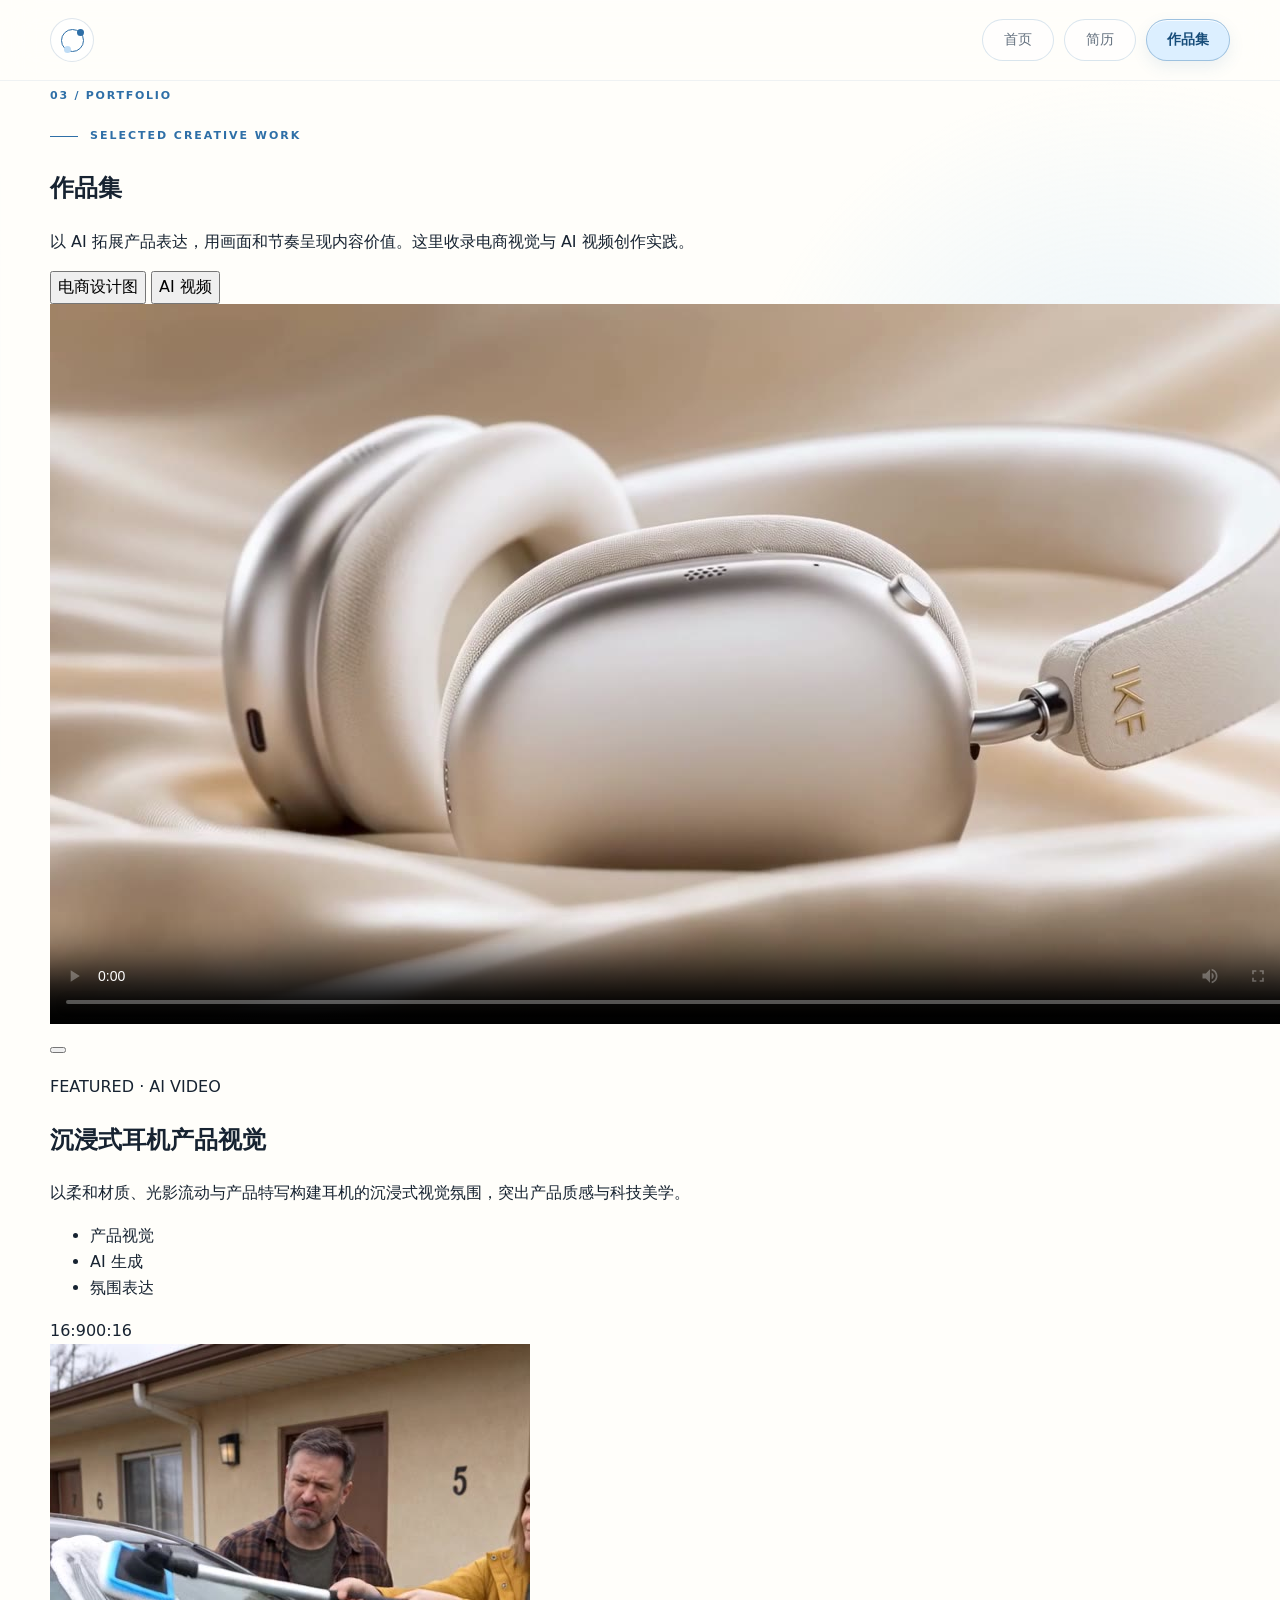
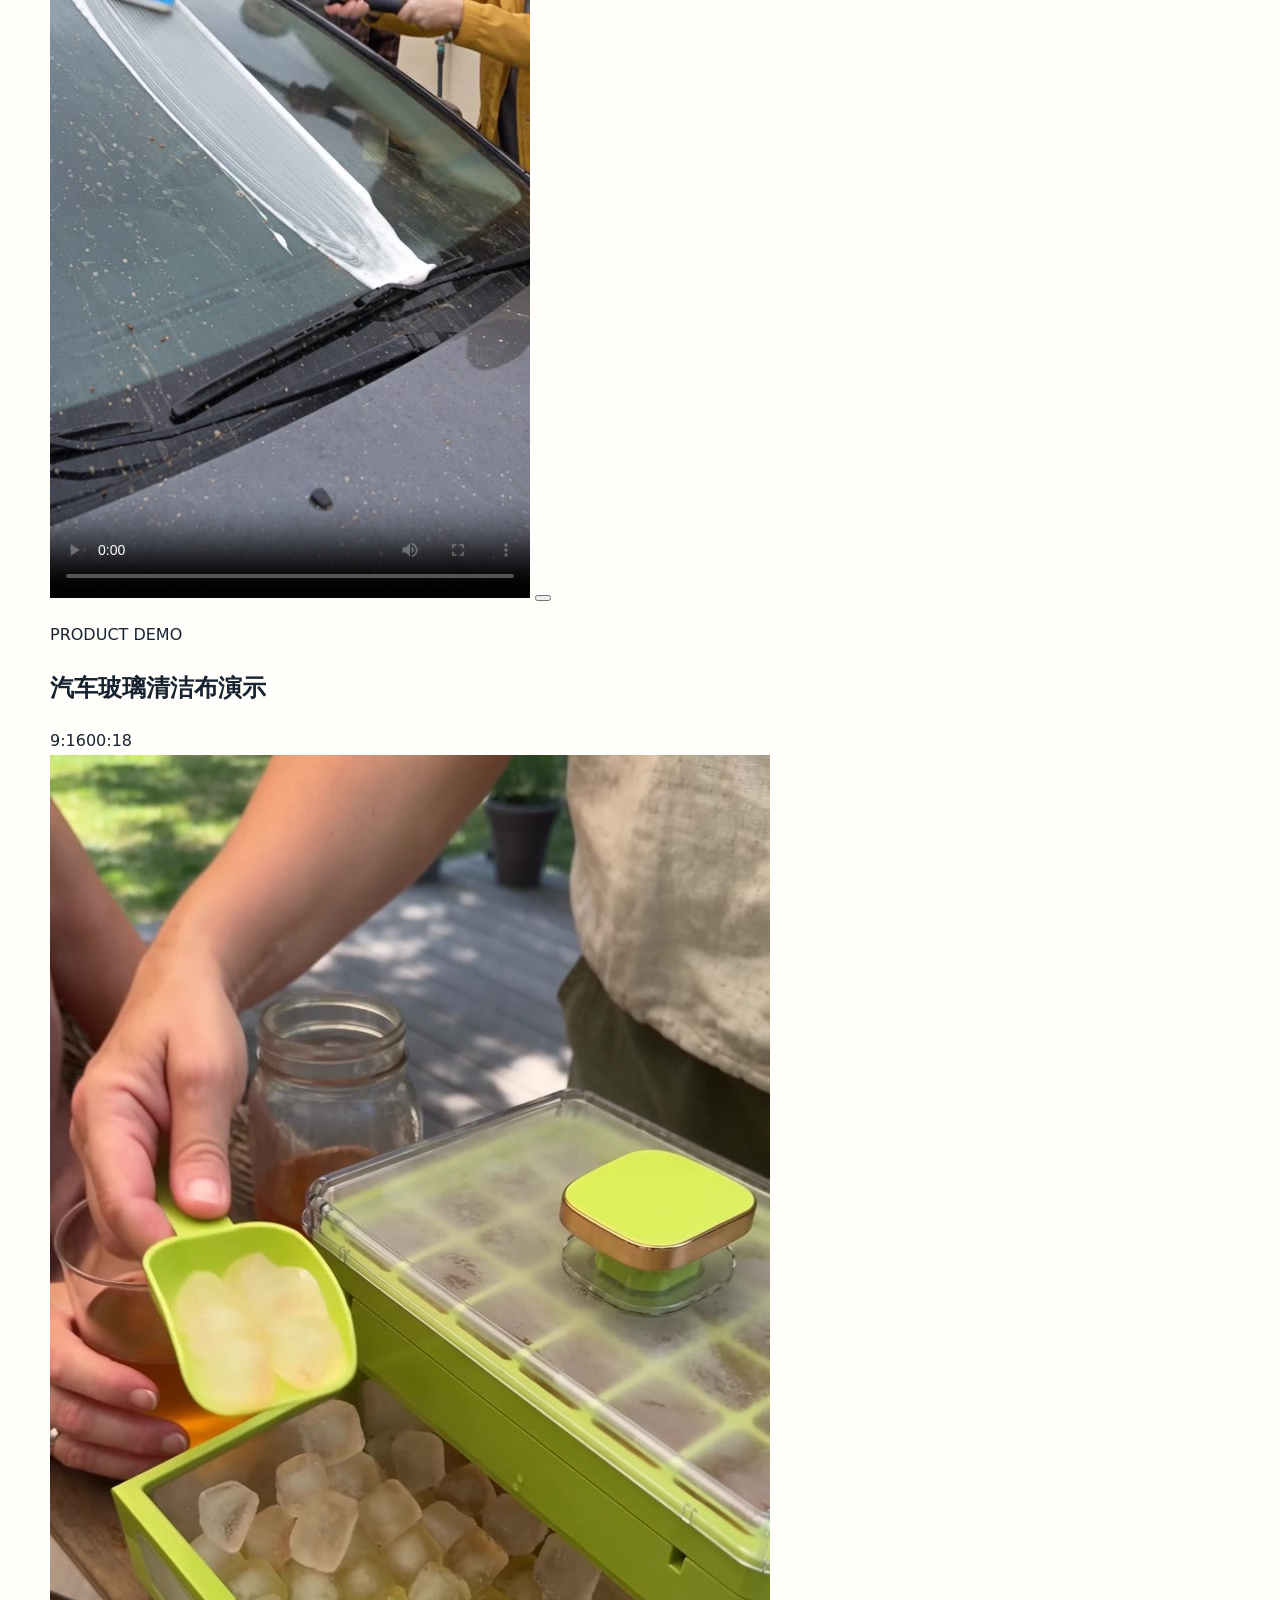
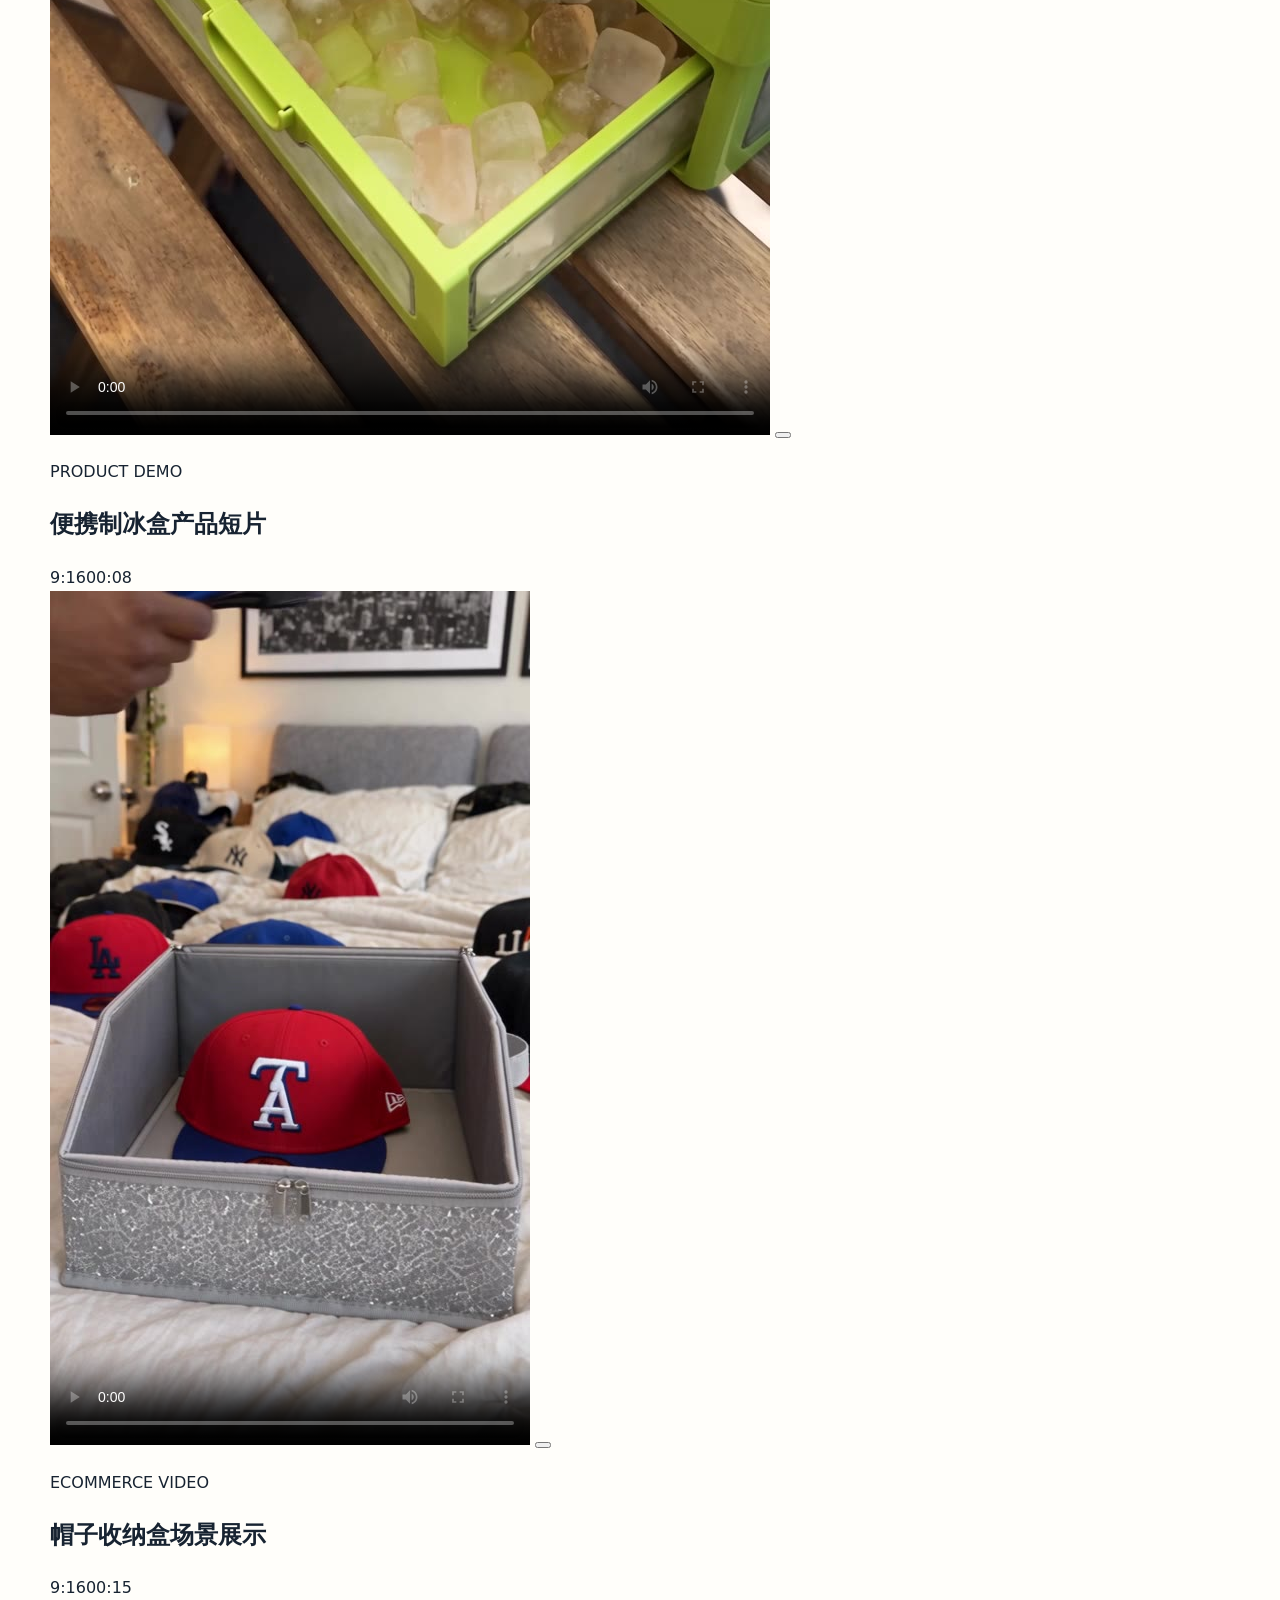
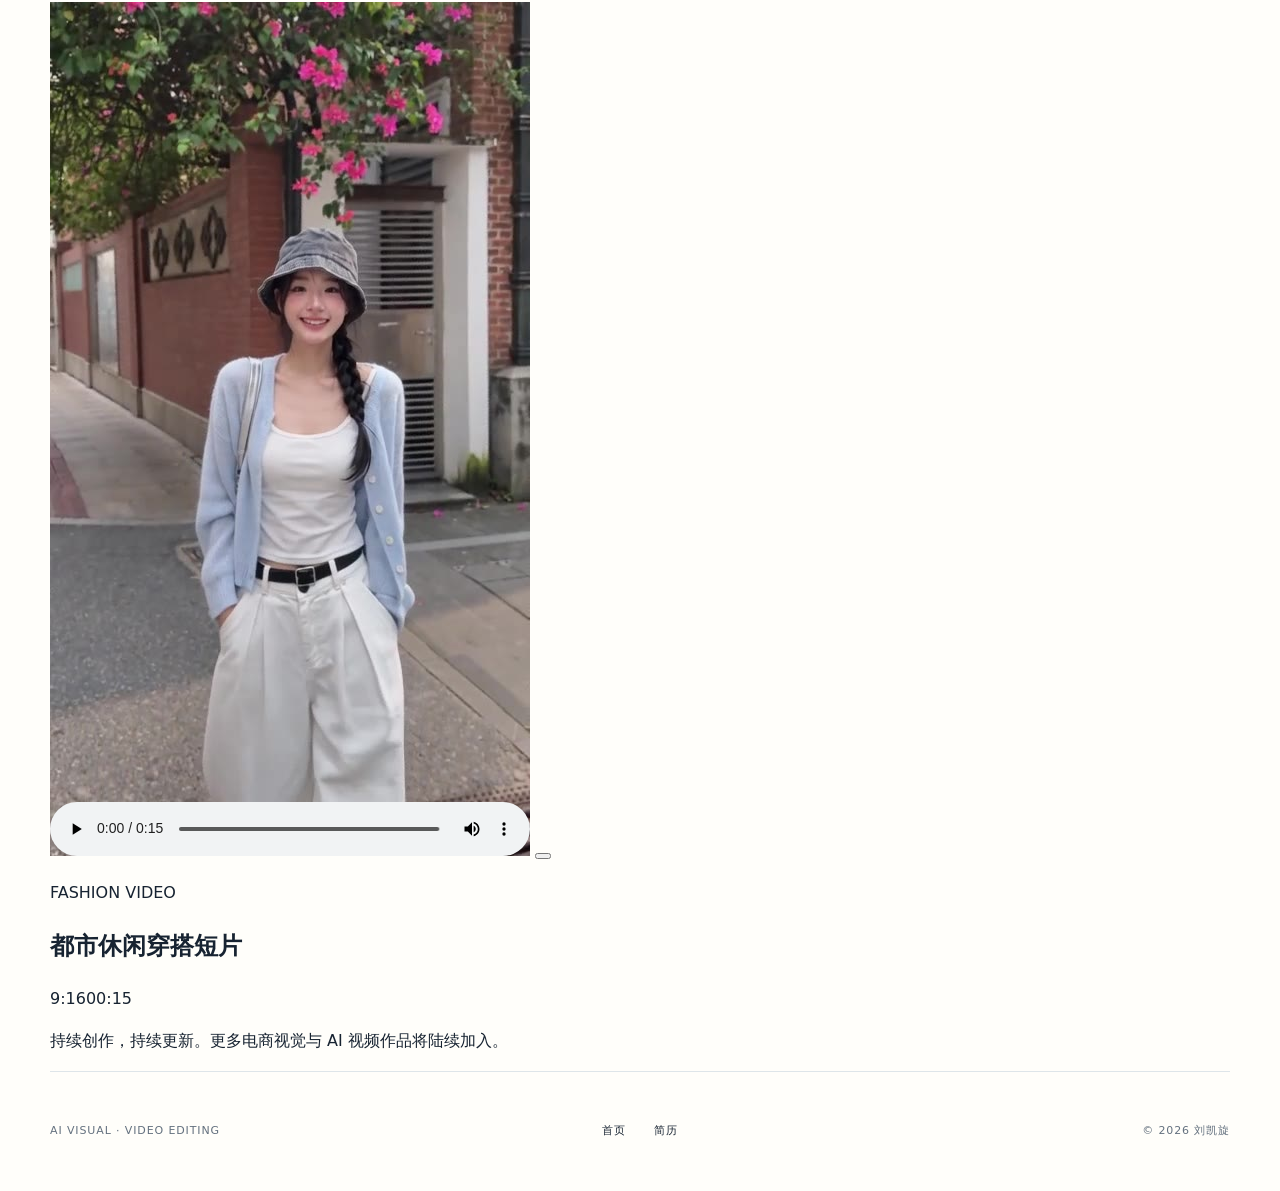
==== portfolio.html @ ea3c0b8e "feat: add portfolio media and content" ====
<!doctype html>
<html lang="zh-CN">
<head>
  <meta charset="utf-8">
  <meta name="viewport" content="width=device-width, initial-scale=1">
  <meta name="description" content="刘凯旋的电商设计图与 AI 视频作品集。">
  <title>作品集｜刘凯旋 · AI 美工 / 视频剪辑师</title>
  <link rel="stylesheet" href="styles.css">
</head>
<body class="portfolio-page">
  <a class="skip-link" href="#main-content">跳到主要内容</a>

  <header class="site-header">
    <nav class="site-nav" aria-label="主导航">
      <a class="brand-mark" href="index.html" aria-label="返回首页">
        <span class="brand-orbit" aria-hidden="true"></span>
      </a>
      <button class="menu-toggle" type="button" aria-expanded="false" aria-controls="primary-navigation">
        <span>菜单</span>
        <i aria-hidden="true"></i>
      </button>
      <ul class="nav-links" id="primary-navigation">
        <li><a class="nav-pill" href="index.html">首页</a></li>
        <li><a class="nav-pill" href="resume.html">简历</a></li>
        <li><a class="nav-pill" href="portfolio.html" aria-current="page">作品集</a></li>
      </ul>
    </nav>
  </header>

  <main id="main-content">
    <section class="portfolio-intro section-shell reveal" id="portfolio-intro" aria-labelledby="portfolio-title">
      <div class="portfolio-intro-copy">
        <span class="section-number">03 / PORTFOLIO</span>
        <p class="eyebrow"><span></span>SELECTED CREATIVE WORK</p>
        <h1 id="portfolio-title">作品集</h1>
        <p>以 AI 拓展产品表达，用画面和节奏呈现内容价值。这里收录电商视觉与 AI 视频创作实践。</p>
      </div>
      <div class="portfolio-tabs" id="portfolio-categories" role="tablist" aria-label="作品分类">
        <button class="portfolio-tab" id="design-tab" type="button" role="tab" aria-selected="false" aria-controls="design-projects" data-category="design">
          <span class="portfolio-tab-icon portfolio-tab-icon-image" aria-hidden="true"></span>
          电商设计图
        </button>
        <button class="portfolio-tab is-active" id="video-tab" type="button" role="tab" aria-selected="true" aria-controls="video-projects" data-category="video">
          <span class="portfolio-tab-icon portfolio-tab-icon-video" aria-hidden="true"></span>
          AI 视频
        </button>
      </div>
      <span class="portfolio-intro-orbit" aria-hidden="true"></span>
    </section>

    <section class="portfolio-projects section-shell" aria-live="polite">
      <div class="portfolio-empty" id="design-projects" role="tabpanel" aria-labelledby="design-tab" hidden>
        <span aria-hidden="true">01</span>
        <p class="portfolio-kicker">ECOMMERCE DESIGN</p>
        <h2>电商设计图作品整理中</h2>
        <p>这里将展示产品主图、详情视觉与系列套图。真实作品上传后会在此更新。</p>
      </div>

      <div class="portfolio-video-panel" id="video-projects" role="tabpanel" aria-labelledby="video-tab">
        <article class="portfolio-featured portfolio-card reveal" id="featured-video">
          <div class="portfolio-media portfolio-media-landscape">
            <video class="portfolio-video" controls preload="metadata" playsinline poster="assets/portfolio/posters/headphones.jpg" aria-label="播放沉浸式耳机产品视觉">
              <source src="assets/portfolio/videos/headphones.mp4" type="video/mp4">
              当前浏览器不支持视频播放。
            </video>
            <button class="portfolio-play" type="button" aria-label="播放沉浸式耳机产品视觉"><span aria-hidden="true"></span></button>
          </div>
          <div class="portfolio-featured-copy">
            <p class="portfolio-kicker">FEATURED · AI VIDEO</p>
            <h2>沉浸式耳机产品视觉</h2>
            <p>以柔和材质、光影流动与产品特写构建耳机的沉浸式视觉氛围，突出产品质感与科技美学。</p>
            <ul class="portfolio-tags" aria-label="项目标签">
              <li>产品视觉</li><li>AI 生成</li><li>氛围表达</li>
            </ul>
            <div class="portfolio-meta"><span>16:9</span><time datetime="PT16S">00:16</time></div>
          </div>
        </article>

        <div class="portfolio-portrait-grid" id="portrait-videos">
          <article class="portfolio-card portfolio-portrait-card reveal">
            <div class="portfolio-media portfolio-media-portrait">
              <video class="portfolio-video" controls preload="metadata" playsinline poster="assets/portfolio/posters/cleaning-cloth.jpg" aria-label="播放汽车玻璃清洁布演示">
                <source src="assets/portfolio/videos/cleaning-cloth.mp4" type="video/mp4">
                当前浏览器不支持视频播放。
              </video>
              <button class="portfolio-play" type="button" aria-label="播放汽车玻璃清洁布演示"><span aria-hidden="true"></span></button>
            </div>
            <div class="portfolio-card-copy">
              <p class="portfolio-kicker">PRODUCT DEMO</p>
              <h2>汽车玻璃清洁布演示</h2>
              <div class="portfolio-meta"><span>9:16</span><time datetime="PT18S">00:18</time></div>
            </div>
          </article>

          <article class="portfolio-card portfolio-portrait-card reveal">
            <div class="portfolio-media portfolio-media-portrait">
              <video class="portfolio-video" controls preload="metadata" playsinline poster="assets/portfolio/posters/ice-tray.jpg" aria-label="播放便携制冰盒产品短片">
                <source src="assets/portfolio/videos/ice-tray.mp4" type="video/mp4">
                当前浏览器不支持视频播放。
              </video>
              <button class="portfolio-play" type="button" aria-label="播放便携制冰盒产品短片"><span aria-hidden="true"></span></button>
            </div>
            <div class="portfolio-card-copy">
              <p class="portfolio-kicker">PRODUCT DEMO</p>
              <h2>便携制冰盒产品短片</h2>
              <div class="portfolio-meta"><span>9:16</span><time datetime="PT8S">00:08</time></div>
            </div>
          </article>

          <article class="portfolio-card portfolio-portrait-card reveal">
            <div class="portfolio-media portfolio-media-portrait">
              <video class="portfolio-video" controls preload="metadata" playsinline poster="assets/portfolio/posters/storage-box.jpg" aria-label="播放帽子收纳盒场景展示">
                <source src="assets/portfolio/videos/storage-box.mp4" type="video/mp4">
                当前浏览器不支持视频播放。
              </video>
              <button class="portfolio-play" type="button" aria-label="播放帽子收纳盒场景展示"><span aria-hidden="true"></span></button>
            </div>
            <div class="portfolio-card-copy">
              <p class="portfolio-kicker">ECOMMERCE VIDEO</p>
              <h2>帽子收纳盒场景展示</h2>
              <div class="portfolio-meta"><span>9:16</span><time datetime="PT15S">00:15</time></div>
            </div>
          </article>

          <article class="portfolio-card portfolio-portrait-card reveal">
            <div class="portfolio-media portfolio-media-portrait">
              <video class="portfolio-video" controls preload="metadata" playsinline poster="assets/portfolio/posters/outfit.jpg" aria-label="播放都市休闲穿搭短片">
                <source src="assets/portfolio/videos/outfit.mp4" type="video/mp4">
                当前浏览器不支持视频播放。
              </video>
              <button class="portfolio-play" type="button" aria-label="播放都市休闲穿搭短片"><span aria-hidden="true"></span></button>
            </div>
            <div class="portfolio-card-copy">
              <p class="portfolio-kicker">FASHION VIDEO</p>
              <h2>都市休闲穿搭短片</h2>
              <div class="portfolio-meta"><span>9:16</span><time datetime="PT15S">00:15</time></div>
            </div>
          </article>
        </div>
      </div>
    </section>

    <section class="portfolio-closing section-shell reveal" aria-label="作品集说明">
      <span aria-hidden="true"></span>
      <p>持续创作，持续更新。更多电商视觉与 AI 视频作品将陆续加入。</p>
    </section>
  </main>

  <footer class="site-footer section-shell">
    <p>AI VISUAL · VIDEO EDITING</p>
    <nav aria-label="页脚导航">
      <a href="index.html">首页</a>
      <a href="resume.html">简历</a>
    </nav>
    <p>© 2026 刘凯旋</p>
  </footer>
  <script src="script.js"></script>
</body>
</html>
---- styles.css ----
:root {
  --color-blue: #7fb4e7;
  --color-blue-strong: #2e6fa7;
  --color-blue-hover: #2d6899;
  --color-blue-vivid: #1677e8;
  --color-blue-pale: #eaf5ff;
  --color-blue-mist: #f4f9fd;
  --color-surface: #fffefa;
  --color-ink: #172331;
  --color-muted: #64717f;
  --color-label: #657785;
  --color-line: rgba(73, 117, 153, 0.18);
  --shadow-soft: 0 24px 70px rgba(51, 104, 148, 0.12);
  --radius-lg: 28px;
  --radius-md: 18px;
  --page: min(1180px, calc(100% - 48px));
  --gradient-hero: linear-gradient(135deg, #f8fcff 0%, #d9efff 52%, #9fd3ff 100%);
}

* { box-sizing: border-box; }
html { scroll-behavior: smooth; }
body {
  margin: 0;
  color: var(--color-ink);
  background:
    radial-gradient(circle at 88% 8%, rgba(151, 204, 247, 0.23), transparent 25rem),
    var(--color-surface);
  font-family: Inter, "PingFang SC", "Microsoft YaHei", system-ui, sans-serif;
  line-height: 1.65;
  overflow-x: clip;
}
a { color: inherit; text-decoration: none; }
button { font: inherit; }
.section-shell { width: var(--page); margin-inline: auto; }
.skip-link { position: fixed; top: 12px; left: 12px; z-index: 100; padding: 9px 14px; background: var(--color-ink); color: white; transform: translateY(-160%); }
.skip-link:focus { transform: translateY(0); }
:focus-visible { outline: 3px solid rgba(79, 144, 205, 0.42); outline-offset: 4px; }

.site-header { position: sticky; top: 0; z-index: 50; background: rgba(255, 254, 250, 0.82); border-bottom: 1px solid rgba(100, 142, 175, 0.1); backdrop-filter: blur(18px); }
.site-nav { width: var(--page); height: 80px; margin: auto; display: flex; align-items: center; justify-content: space-between; }
.brand-mark { width: 44px; height: 44px; display: grid; place-items: center; border: 1px solid var(--color-line); border-radius: 50%; background: rgba(255,255,255,.7); }
.brand-orbit { position: relative; width: 23px; height: 23px; border: 1px solid var(--color-blue-strong); border-radius: 50%; }
.brand-orbit::after { content: ""; position: absolute; width: 7px; height: 7px; top: -1px; right: -1px; border-radius: 50%; background: var(--color-blue-strong); box-shadow: -13px 17px 0 #bfdcf5; }
.nav-links { display: flex; align-items: center; gap: 10px; margin: 0; padding: 0; list-style: none; }
.nav-pill { display: inline-flex; min-width: 72px; min-height: 38px; align-items: center; justify-content: center; padding: 8px 20px; border: 1px solid rgba(46,111,167,.18); border-radius: 999px; color: var(--color-muted); background: rgba(255,255,255,.52); font-size: 14px; transition: color .22s, background .22s, border-color .22s, box-shadow .22s, transform .22s; }
.nav-pill:hover { color: var(--color-blue-strong); border-color: rgba(46,111,167,.34); background: var(--color-blue-pale); transform: translateY(-1px); }
.nav-pill[aria-current="page"] { color: #174d7a; border-color: rgba(46,111,167,.36); background: #dcefff; box-shadow: inset 0 1px 0 rgba(255,255,255,.8), 0 6px 16px rgba(58,120,170,.1); font-weight: 650; }
.menu-toggle { display: none; border: 0; background: transparent; color: var(--color-ink); }

.eyebrow { display: flex; align-items: center; gap: 12px; margin: 0 0 24px; color: var(--color-blue-strong); font-size: 11px; font-weight: 700; letter-spacing: .18em; }
.eyebrow > span { width: 28px; height: 1px; background: var(--color-blue-strong); }
.section-number { display: inline-block; margin-bottom: 22px; color: var(--color-blue-strong); font-size: 11px; font-weight: 750; letter-spacing: .16em; }
.hero { position: relative; min-height: 720px; display: grid; grid-template-columns: minmax(0, 1fr) minmax(420px, .92fr); align-items: center; gap: clamp(42px, 6vw, 90px); margin-top: 28px; margin-bottom: 76px; padding: clamp(54px, 6vw, 86px); overflow: hidden; border: 1px solid rgba(46,111,167,.16); border-radius: 38px; background: var(--gradient-hero); box-shadow: 0 30px 80px rgba(43,112,169,.16); }
.hero::before { content: ""; position: absolute; width: 330px; height: 330px; left: -160px; bottom: -180px; border: 70px solid rgba(22,119,232,.08); border-radius: 50%; }
.hero-copy { position: relative; z-index: 2; }
.hero h1 { max-width: 650px; margin: 0; font-size: clamp(48px, 5.6vw, 78px); line-height: 1.08; letter-spacing: -.055em; font-weight: 560; }
.hero h1 strong { color: var(--color-blue-strong); font-weight: 680; }
.hero-role { margin: 28px 0 12px; font-size: 19px; font-weight: 650; letter-spacing: .05em; }
.hero-role span { color: var(--color-blue); padding: 0 7px; }
.hero-intro { max-width: 570px; margin: 0; color: var(--color-muted); font-size: 16px; }
.hero-actions { display: flex; flex-wrap: wrap; gap: 12px; margin-top: 34px; }
.button { min-height: 52px; display: inline-flex; align-items: center; justify-content: center; gap: 28px; padding: 0 24px; border-radius: 999px; font-size: 14px; font-weight: 650; transition: transform .25s, box-shadow .25s, background .25s; }
.button:hover { transform: translateY(-2px); }
.button-primary { color: white; background: var(--color-ink); box-shadow: 0 12px 24px rgba(23,35,49,.14); }
.button-primary:hover { background: var(--color-blue-hover); box-shadow: 0 15px 32px rgba(79,144,205,.25); }
.button-secondary { border: 1px solid var(--color-line); background: rgba(255,255,255,.66); }
.hero-visual { position: relative; aspect-ratio: .88; overflow: hidden; border: 1px solid rgba(255,255,255,.74); border-radius: 34px; background: linear-gradient(145deg, rgba(255,255,255,.52), rgba(123,191,246,.24)); box-shadow: inset 0 1px 0 rgba(255,255,255,.8), 0 30px 70px rgba(40,106,162,.22); backdrop-filter: blur(18px); }
.hero-visual::before { content: ""; position: absolute; inset: 9%; border: 1px solid rgba(255,255,255,.75); border-radius: inherit; }
.visual-grid { position: absolute; inset: 0; background-image: linear-gradient(rgba(79,144,205,.1) 1px, transparent 1px), linear-gradient(90deg, rgba(79,144,205,.1) 1px, transparent 1px); background-size: 44px 44px; mask-image: linear-gradient(to bottom, transparent, black 25%, black 80%, transparent); }
.visual-grid i { position: absolute; display: block; width: 150px; height: 150px; border: 1px solid rgba(255,255,255,.75); border-radius: 50%; }
.visual-grid i:nth-child(1) { top: 17%; left: 17%; }
.visual-grid i:nth-child(2) { top: 29%; right: 8%; width: 210px; height: 210px; }
.visual-grid i:nth-child(3) { bottom: 14%; left: 29%; width: 260px; height: 260px; }
.glass-orbit { position: absolute; display: block; border: 1px solid rgba(255,255,255,.8); border-radius: 50%; background: linear-gradient(145deg, rgba(255,255,255,.58), rgba(67,151,221,.08)); box-shadow: inset 10px 10px 24px rgba(255,255,255,.64), 0 18px 30px rgba(43,113,171,.16); backdrop-filter: blur(8px); }
.glass-orbit-large { width: 78%; aspect-ratio: 1; right: -16%; top: -8%; }
.glass-orbit-small { width: 32%; aspect-ratio: 1; left: 2%; top: 13%; }
.hero-image-frame { position: absolute; inset: 9% 10% 16%; overflow: hidden; border: 1px solid rgba(255,255,255,.92); border-radius: 28px; background: rgba(255,255,255,.42); box-shadow: 0 24px 54px rgba(35,101,157,.2); }
.monogram-art { width: 100%; height: 100%; display: block; object-fit: cover; object-position: center; transition: transform .65s ease; }
.hero-image-frame:hover .monogram-art { transform: scale(1.035); }
.visual-label { position: absolute; left: 28px; bottom: 28px; display: flex; flex-direction: column; margin: 0; }
.visual-label span { font-size: 10px; text-transform: uppercase; letter-spacing: .16em; }
.visual-label strong { font-size: 18px; letter-spacing: .08em; }
.visual-index { position: absolute; right: 26px; top: 48%; writing-mode: vertical-rl; font-size: 10px; letter-spacing: .16em; }

.capabilities { padding: 110px 0; background: linear-gradient(135deg, #f4faff, #e5f3ff); border-block: 1px solid rgba(105,159,202,.11); }
.capabilities-layout { display: grid; grid-template-columns: .78fr 1.22fr; gap: 18px; }
.section-heading { padding: clamp(38px, 5vw, 64px); border-radius: 28px; color: white; background: linear-gradient(145deg, var(--color-blue-vivid), #0756b4); box-shadow: 0 24px 60px rgba(14,93,178,.24); }
.section-heading .section-number, .section-heading .eyebrow, .section-heading > p:last-child { color: rgba(255,255,255,.88); }
.section-heading .eyebrow > span { background: white; }
.section-heading h2, .work-heading h2, .collaboration h2 { margin: 0; font-size: clamp(38px, 4.2vw, 62px); line-height: 1.12; letter-spacing: -.045em; font-weight: 550; }
.section-heading > p:last-child { max-width: 420px; margin: 28px 0 0; }
.capability-list { display: grid; gap: 14px; }
.capability-card { position: relative; padding: 34px 38px 30px; overflow: hidden; border: 1px solid rgba(255,255,255,.8); border-radius: 24px; background: rgba(255,255,255,.68); box-shadow: inset 0 1px 0 white, 0 16px 36px rgba(61,111,151,.1); backdrop-filter: blur(16px); transition: transform .3s, box-shadow .3s, border-color .3s; }
.capability-card:hover { transform: translateY(-4px); border-color: rgba(79,144,205,.35); box-shadow: var(--shadow-soft); }
.card-number { position: absolute; top: 27px; right: 30px; color: var(--color-label); font-size: 12px; }
.card-kicker { margin: 0 0 8px; color: var(--color-blue-strong); font-size: 10px; font-weight: 700; letter-spacing: .15em; }
.capability-card h3 { margin: 0 0 10px; font-size: 24px; }
.capability-card > p:not(.card-kicker) { max-width: 590px; margin: 0; color: var(--color-muted); font-size: 14px; }
.capability-card ul { display: flex; flex-wrap: wrap; gap: 8px; margin: 22px 0 0; padding: 0; list-style: none; }
.capability-card li { padding: 5px 11px; border: 1px solid var(--color-line); border-radius: 999px; color: #607182; background: var(--color-blue-mist); font-size: 11px; }

.featured { padding-block: 120px; }
.work-heading { display: grid; grid-template-columns: 1fr .78fr auto; align-items: end; gap: 60px; margin-bottom: 44px; }
.work-heading > p { margin: 0; color: var(--color-muted); font-size: 14px; }
.text-link { padding-bottom: 6px; border-bottom: 1px solid var(--color-ink); font-size: 13px; font-weight: 650; white-space: nowrap; }
.work-grid { display: grid; grid-template-columns: repeat(12, 1fr); grid-template-rows: repeat(2, minmax(230px, auto)); gap: 18px; }
.work-card { overflow: hidden; border: 1px solid var(--color-line); border-radius: var(--radius-md); background: white; transition: transform .3s, box-shadow .3s; }
.bento-card { grid-column: span 5; }
.bento-card-featured { grid-column: span 7; grid-row: span 2; }
.bento-card-featured > a { height: 100%; display: grid; grid-template-rows: 1fr auto; }
.bento-card-featured .work-art { min-height: 480px; }
.work-card:hover { transform: translateY(-6px); box-shadow: var(--shadow-soft); }
.work-art { position: relative; min-height: 230px; overflow: hidden; padding: 22px; background-color: #b9dfff; background-image: linear-gradient(45deg, rgba(255,255,255,.48) 25%, transparent 25%, transparent 75%, rgba(255,255,255,.48) 75%), linear-gradient(45deg, rgba(255,255,255,.48) 25%, transparent 25%, transparent 75%, rgba(255,255,255,.48) 75%); background-position: 0 0, 28px 28px; background-size: 56px 56px; }
.work-art > span:first-child { position: relative; z-index: 2; padding: 6px 10px; border-radius: 999px; color: #3d6f98; background: rgba(255,255,255,.7); font-size: 10px; }
.work-art > span:nth-child(2) { position: absolute; right: 18px; bottom: 0; color: rgba(255,255,255,.7); font: 700 110px/1 sans-serif; }
.work-art i { position: absolute; width: 190px; height: 190px; left: 50%; top: 50%; border: 1px solid rgba(255,255,255,.7); border-radius: 38% 62% 48% 52%; background: rgba(120,180,226,.28); box-shadow: 0 0 0 38px rgba(255,255,255,.16); transform: translate(-50%,-50%) rotate(20deg); }
.work-card-white .work-art { background-color: #f0f4f6; background-image: linear-gradient(rgba(92,125,150,.08) 1px, transparent 1px), linear-gradient(90deg, rgba(92,125,150,.08) 1px, transparent 1px); background-size: 28px 28px; }
.work-card-white .work-art i { border-radius: 50%; background: rgba(126,178,218,.2); transform: translate(-50%,-50%); }
.work-card-dark .work-art { background-color: #25384a; background-image: radial-gradient(circle at 30% 30%, rgba(142,199,241,.35), transparent 28%), linear-gradient(135deg, #1e2a37, #45667f); }
.work-card-dark .work-art i { border-color: rgba(190,222,247,.34); background: rgba(107,167,214,.18); transform: translate(-50%,-50%) rotate(45deg); }
.work-meta { padding: 24px 24px 26px; }
.work-meta > p:first-child { margin: 0; color: var(--color-blue-strong); font-size: 9px; font-weight: 700; letter-spacing: .16em; }
.work-meta h3 { margin: 7px 0 5px; font-size: 19px; }
.work-meta > p:last-child { margin: 0; color: var(--color-muted); font-size: 12px; }

.collaboration { position: relative; overflow: hidden; min-height: 400px; margin-bottom: 100px; padding: 74px clamp(36px, 7vw, 90px); border: 1px solid rgba(106,160,204,.18); border-radius: var(--radius-lg); background: linear-gradient(120deg, #dff1ff, #f9fcff 58%, #8ecbff); box-shadow: var(--shadow-soft); }
.collaboration::after { content: ""; position: absolute; width: 300px; height: 300px; right: -40px; top: -80px; border: 1px solid rgba(79,144,205,.18); border-radius: 50%; box-shadow: 0 0 0 50px rgba(125,183,229,.07), 0 0 0 100px rgba(125,183,229,.04); }
.collaboration h2 { position: relative; z-index: 1; margin-bottom: 34px; }
.collaboration .button { position: relative; z-index: 1; }

/* Resume page */
.resume-page {
  background:
    radial-gradient(circle at 8% 15%, rgba(144, 203, 248, .24), transparent 25rem),
    radial-gradient(circle at 92% 48%, rgba(183, 222, 250, .2), transparent 30rem),
    linear-gradient(180deg, #fbfdff, #f4faff 54%, #fffefa);
}
.resume-main { padding-block: 28px 100px; }
.resume-card { position: relative; overflow: hidden; border: 1px solid rgba(69, 125, 169, .17); border-radius: 30px; background: rgba(255, 255, 255, .82); box-shadow: inset 0 1px 0 rgba(255,255,255,.95), 0 20px 54px rgba(53, 103, 144, .1); transition: transform .3s, box-shadow .3s, border-color .3s; }
.resume-card:hover { transform: translateY(-4px); border-color: rgba(46, 111, 167, .29); box-shadow: 0 28px 68px rgba(53, 103, 144, .15); }
.resume-intro { min-height: 590px; display: grid; grid-template-columns: minmax(0, 1.25fr) minmax(300px, .75fr); align-items: center; gap: clamp(40px, 7vw, 100px); padding: clamp(52px, 7vw, 88px); background: linear-gradient(135deg, rgba(255,255,255,.94), rgba(221,241,255,.92) 52%, rgba(153,210,253,.7)); }
.resume-intro::before { content: ""; position: absolute; inset: 0; opacity: .34; background-image: linear-gradient(rgba(63,126,176,.1) 1px, transparent 1px), linear-gradient(90deg, rgba(63,126,176,.1) 1px, transparent 1px); background-size: 44px 44px; mask-image: linear-gradient(90deg, transparent, black 45%, black); }
.resume-intro::after { content: ""; position: absolute; width: 340px; height: 340px; left: -210px; bottom: -225px; border: 64px solid rgba(22,119,232,.08); border-radius: 50%; }
.resume-intro-copy { position: relative; z-index: 2; }
.resume-intro h1 { margin: 0; font-size: clamp(62px, 8vw, 106px); line-height: .96; letter-spacing: -.065em; font-weight: 650; }
.resume-role { margin: 28px 0 16px; color: var(--color-ink); font-size: clamp(18px, 2vw, 24px); font-weight: 680; letter-spacing: .05em; }
.resume-role span { padding: 0 9px; color: var(--color-blue); }
.resume-lead { max-width: 690px; margin: 0; color: #536b7d; font-size: 16px; line-height: 1.9; }
.resume-intro .button { margin-top: 32px; }
.resume-portrait-wrap { position: relative; z-index: 2; width: min(100%, 330px); justify-self: center; }
.resume-portrait-orbit { position: absolute; inset: -22px; border: 1px solid rgba(255,255,255,.85); border-radius: 49% 51% 42% 58%; box-shadow: 0 0 0 18px rgba(255,255,255,.18), 0 28px 65px rgba(39,110,166,.16); transform: rotate(-8deg); }
.resume-portrait-placeholder { position: relative; aspect-ratio: .78; display: grid; align-content: end; justify-items: center; padding: 30px; overflow: hidden; border: 1px solid rgba(255,255,255,.9); border-radius: 46% 46% 26px 26px; color: #1f6299; background: linear-gradient(160deg, rgba(255,255,255,.78), rgba(151,207,250,.7)); box-shadow: inset 0 1px 0 white, 0 26px 60px rgba(39,108,164,.2); }
.resume-portrait-placeholder::before { content: ""; position: absolute; width: 62%; aspect-ratio: 1; top: 17%; border: 1px solid rgba(46,111,167,.22); border-radius: 50%; background: rgba(255,255,255,.28); box-shadow: 0 0 0 30px rgba(255,255,255,.12); }
.resume-portrait-placeholder > span { position: absolute; top: 28%; z-index: 1; font-size: clamp(54px, 7vw, 82px); font-weight: 720; letter-spacing: -.08em; }
.resume-portrait-placeholder p { z-index: 1; margin: 0; font-size: 11px; font-weight: 750; letter-spacing: .2em; }
.resume-portrait-placeholder small { z-index: 1; margin-top: 2px; color: #55758e; font-size: 11px; }
.resume-intro-index { position: absolute; right: 28px; top: 50%; color: #547b99; font-size: 10px; letter-spacing: .18em; writing-mode: vertical-rl; }
.resume-grid { display: grid; grid-template-columns: repeat(12, minmax(0, 1fr)); gap: 18px; margin-top: 18px; }
.resume-grid > .resume-card { padding: clamp(32px, 4vw, 48px); }
.resume-strengths { grid-column: 1 / -1; min-height: 310px; background: linear-gradient(135deg, rgba(235,247,255,.96), rgba(255,255,255,.9)); }
.resume-education { grid-column: span 7; background: rgba(255,255,255,.9); }
.resume-credentials { grid-column: span 5; color: white; background: linear-gradient(145deg, #2b79b8, #155789); }
.resume-experience { grid-column: 1 / -1; background: linear-gradient(145deg, rgba(255,255,255,.96), rgba(230,244,255,.88)); }
.resume-contact { grid-column: 1 / -1; display: grid; grid-template-columns: 1fr minmax(320px, .7fr); align-items: end; gap: 48px; color: white; background: linear-gradient(125deg, #172b3e, #235f8e 62%, #74b8e9); }
.resume-card-heading { display: flex; align-items: flex-start; justify-content: space-between; gap: 28px; margin-bottom: 30px; }
.resume-card-heading h2, .resume-contact h2 { margin: 0; font-size: clamp(30px, 3.4vw, 48px); line-height: 1.1; letter-spacing: -.045em; font-weight: 590; }
.resume-card-number { display: block; margin-bottom: 8px; color: var(--color-blue-strong); font-size: 11px; font-weight: 750; letter-spacing: .16em; }
.resume-kicker { margin: 0; color: var(--color-label); font-size: 9px; font-weight: 750; letter-spacing: .17em; }
.resume-body-copy { margin: 0; color: #536779; font-size: 15px; line-height: 1.95; }
.resume-strengths .resume-body-copy { max-width: 920px; font-size: 16px; }
.resume-skill-list, .resume-credential-list { display: flex; flex-wrap: wrap; gap: 9px; margin: 26px 0 0; padding: 0; list-style: none; }
.resume-skill-list li { padding: 7px 14px; border: 1px solid rgba(46,111,167,.19); border-radius: 999px; color: #3d6f98; background: rgba(255,255,255,.75); font-size: 12px; }
.resume-education-meta { display: flex; align-items: baseline; justify-content: space-between; gap: 24px; }
.resume-education-meta h3 { margin: 0; font-size: 23px; }
.resume-education-meta time { color: var(--color-blue-strong); font-size: 12px; font-weight: 700; white-space: nowrap; }
.resume-major { margin: 10px 0 22px; color: var(--color-blue-strong); font-weight: 650; }
.resume-major span { margin-left: 12px; padding-left: 12px; border-left: 1px solid var(--color-line); color: var(--color-muted); font-size: 12px; }
.resume-credentials .resume-card-number, .resume-credentials .resume-kicker { color: rgba(255,255,255,.76); }
.resume-tool-row { display: flex; flex-wrap: wrap; gap: 8px; }
.resume-tool-row span { padding: 6px 11px; border: 1px solid rgba(255,255,255,.26); border-radius: 999px; background: rgba(255,255,255,.1); font-size: 11px; }
.resume-credential-list { display: grid; grid-template-columns: 1fr 1fr; }
.resume-credential-list li { min-height: 44px; display: flex; align-items: center; padding: 10px 12px; border: 1px solid rgba(255,255,255,.18); border-radius: 12px; background: rgba(255,255,255,.09); font-size: 11px; }
.resume-timeline { position: relative; margin-top: 8px; padding-left: 30px; }
.resume-timeline::before { content: ""; position: absolute; left: 5px; top: 10px; bottom: 18px; width: 1px; background: linear-gradient(var(--color-blue-vivid), rgba(127,180,231,.24)); }
.resume-timeline-item { position: relative; padding: 4px 0 36px 18px; }
.resume-timeline-item:last-child { padding-bottom: 0; }
.resume-timeline-dot { position: absolute; left: -31px; top: 9px; width: 13px; height: 13px; border: 3px solid white; border-radius: 50%; background: var(--color-blue-vivid); box-shadow: 0 0 0 1px rgba(22,119,232,.28), 0 0 0 7px rgba(22,119,232,.07); }
.resume-job-head { display: flex; align-items: flex-start; justify-content: space-between; gap: 28px; margin-bottom: 13px; }
.resume-job-head h3 { margin: 0; font-size: 21px; }
.resume-job-head div > p { margin: 3px 0 0; color: var(--color-blue-strong); font-size: 13px; font-weight: 700; }
.resume-job-head time { padding: 5px 10px; border: 1px solid var(--color-line); border-radius: 999px; color: #4a6d87; background: rgba(255,255,255,.72); font-size: 11px; white-space: nowrap; }
.resume-timeline-item > p { max-width: 900px; margin: 0; color: #576c7d; font-size: 14px; line-height: 1.9; }
#contact { scroll-margin-top: 100px; }
.resume-contact .resume-card-number, .resume-contact .resume-kicker { color: rgba(255,255,255,.7); }
.resume-contact h2 { margin-top: 18px; }
.resume-contact > div > p:last-child { max-width: 480px; margin: 16px 0 0; color: rgba(255,255,255,.76); font-size: 14px; }
.resume-email { min-width: 0; display: grid; grid-template-columns: 1fr auto; align-items: end; padding: 24px 0 5px; border-bottom: 1px solid rgba(255,255,255,.55); }
.resume-email span { grid-column: 1 / -1; color: rgba(255,255,255,.65); font-size: 9px; font-weight: 700; letter-spacing: .18em; }
.resume-email strong { min-width: 0; overflow-wrap: anywhere; font-size: clamp(18px, 2.4vw, 28px); font-weight: 560; }
.resume-email i { font-style: normal; font-size: 24px; transition: transform .25s; }
.resume-email:hover i { transform: translate(3px, -3px); }

.site-footer { min-height: 120px; display: grid; grid-template-columns: 1fr auto 1fr; align-items: center; gap: 30px; border-top: 1px solid var(--color-line); color: var(--color-muted); font-size: 11px; letter-spacing: .08em; }
.site-footer nav { display: flex; gap: 28px; color: var(--color-ink); }
.site-footer > p:last-child { text-align: right; }
.js .reveal { opacity: 0; transform: translateY(18px); transition: opacity .65s ease, transform .65s ease; }
.js .reveal.is-visible { opacity: 1; transform: none; }

@media (max-width: 960px) {
  .hero { min-height: auto; grid-template-columns: 1fr 390px; gap: 36px; padding: 54px 42px; }
  .capabilities-layout { grid-template-columns: 1fr; }
  .work-heading { grid-template-columns: 1fr auto; }
  .work-heading > p { grid-column: 1 / -1; grid-row: 2; }
  .work-grid { grid-template-columns: repeat(2, 1fr); grid-template-rows: auto; }
  .bento-card, .bento-card-featured { grid-column: auto; grid-row: auto; }
  .bento-card-featured { grid-column: 1 / -1; }
  .bento-card-featured .work-art { min-height: 420px; }
  .resume-intro { grid-template-columns: 1fr 280px; padding: 54px 46px; }
  .resume-education, .resume-credentials { grid-column: 1 / -1; }
}

@media (max-width: 760px) {
  .resume-grid { grid-template-columns: 1fr; }
  :root { --page: min(100% - 32px, 620px); }
  .site-nav { height: 68px; }
  .brand-mark { width: 40px; height: 40px; }
  .nav-links { flex-wrap: wrap; justify-content: flex-end; gap: 14px; }
  .js .menu-toggle { display: flex; align-items: center; gap: 10px; padding: 10px 0 10px 14px; cursor: pointer; }
  .menu-toggle i, .menu-toggle i::after { display: block; width: 18px; height: 1px; background: var(--color-ink); transition: transform .25s; }
  .menu-toggle i { position: relative; }
  .menu-toggle i::after { content: ""; position: absolute; top: 5px; }
  .menu-toggle[aria-expanded="true"] i { transform: rotate(45deg); }
  .menu-toggle[aria-expanded="true"] i::after { top: 0; transform: rotate(90deg); }
  .js .nav-links { position: absolute; inset: 68px 0 auto; display: grid; gap: 10px; padding: 14px 24px 22px; background: rgba(255,254,250,.97); border-bottom: 1px solid var(--color-line); box-shadow: 0 20px 40px rgba(42,80,111,.1); opacity: 0; visibility: hidden; transform: translateY(-8px); transition: opacity .2s, transform .2s, visibility .2s; }
  .js .nav-links.is-open { opacity: 1; visibility: visible; transform: none; }
  .js .nav-pill { display: flex; width: 100%; min-height: 46px; padding: 10px 18px; }
  .hero { grid-template-columns: 1fr; margin-top: 16px; margin-bottom: 52px; padding: 48px 24px 24px; border-radius: 26px; }
  .hero h1 { font-size: clamp(42px, 12vw, 62px); }
  .hero-visual { width: min(100%, 470px); justify-self: center; border-radius: 24px; }
  .capabilities, .featured { padding-block: 82px; }
  .capabilities-layout { gap: 42px; }
  .work-heading { grid-template-columns: 1fr; gap: 22px; }
  .work-heading > p { grid-column: auto; grid-row: auto; }
  .work-grid { grid-template-columns: 1fr; }
  .bento-card, .bento-card-featured, .work-card:last-child { grid-column: auto; }
  .bento-card-featured .work-art { min-height: 360px; }
  .work-art { min-height: 340px; }
  .collaboration { min-height: 380px; margin-bottom: 70px; padding: 58px 26px; }
  .site-footer { grid-template-columns: 1fr; gap: 16px; padding-block: 34px; text-align: center; }
  .site-footer nav { justify-content: center; }
  .site-footer > p { margin: 0; }
  .site-footer > p:last-child { text-align: center; }
  .resume-main { padding-block: 16px 70px; }
  .resume-card { border-radius: 24px; }
  .resume-intro { min-height: auto; grid-template-columns: 1fr; gap: 40px; padding: 46px 24px 28px; }
  .resume-intro h1 { font-size: clamp(58px, 19vw, 80px); }
  .resume-intro::before { mask-image: linear-gradient(to bottom, transparent, black 42%, black); }
  .resume-portrait-wrap { width: min(78%, 290px); }
  .resume-intro-index { display: none; }
  .resume-grid > .resume-card { grid-column: 1; padding: 30px 24px; }
  .resume-card-heading { display: block; margin-bottom: 24px; }
  .resume-card-heading h2 { margin-top: 14px; }
  .resume-education-meta, .resume-job-head { align-items: flex-start; flex-direction: column; gap: 8px; }
  .resume-credential-list { grid-template-columns: 1fr; }
  .resume-timeline { padding-left: 24px; }
  .resume-timeline-dot { left: -25px; }
  .resume-contact { grid-template-columns: 1fr; gap: 28px; }
  .resume-email { min-height: 64px; }
}

@media (max-width: 480px) {
  .hero-actions .button { width: 100%; }
  .hero-visual { border-radius: 160px 160px 24px 24px; }
  .capability-card { padding: 30px 24px 26px; }
  .work-art { min-height: 300px; }
}

@media (prefers-reduced-motion: reduce) {
  *, *::before, *::after { scroll-behavior: auto !important; animation-duration: .01ms !important; transition-duration: .01ms !important; }
  .js .reveal { opacity: 1; transform: none; }
}

@media print {
  .js .reveal { opacity: 1 !important; transform: none !important; }
}
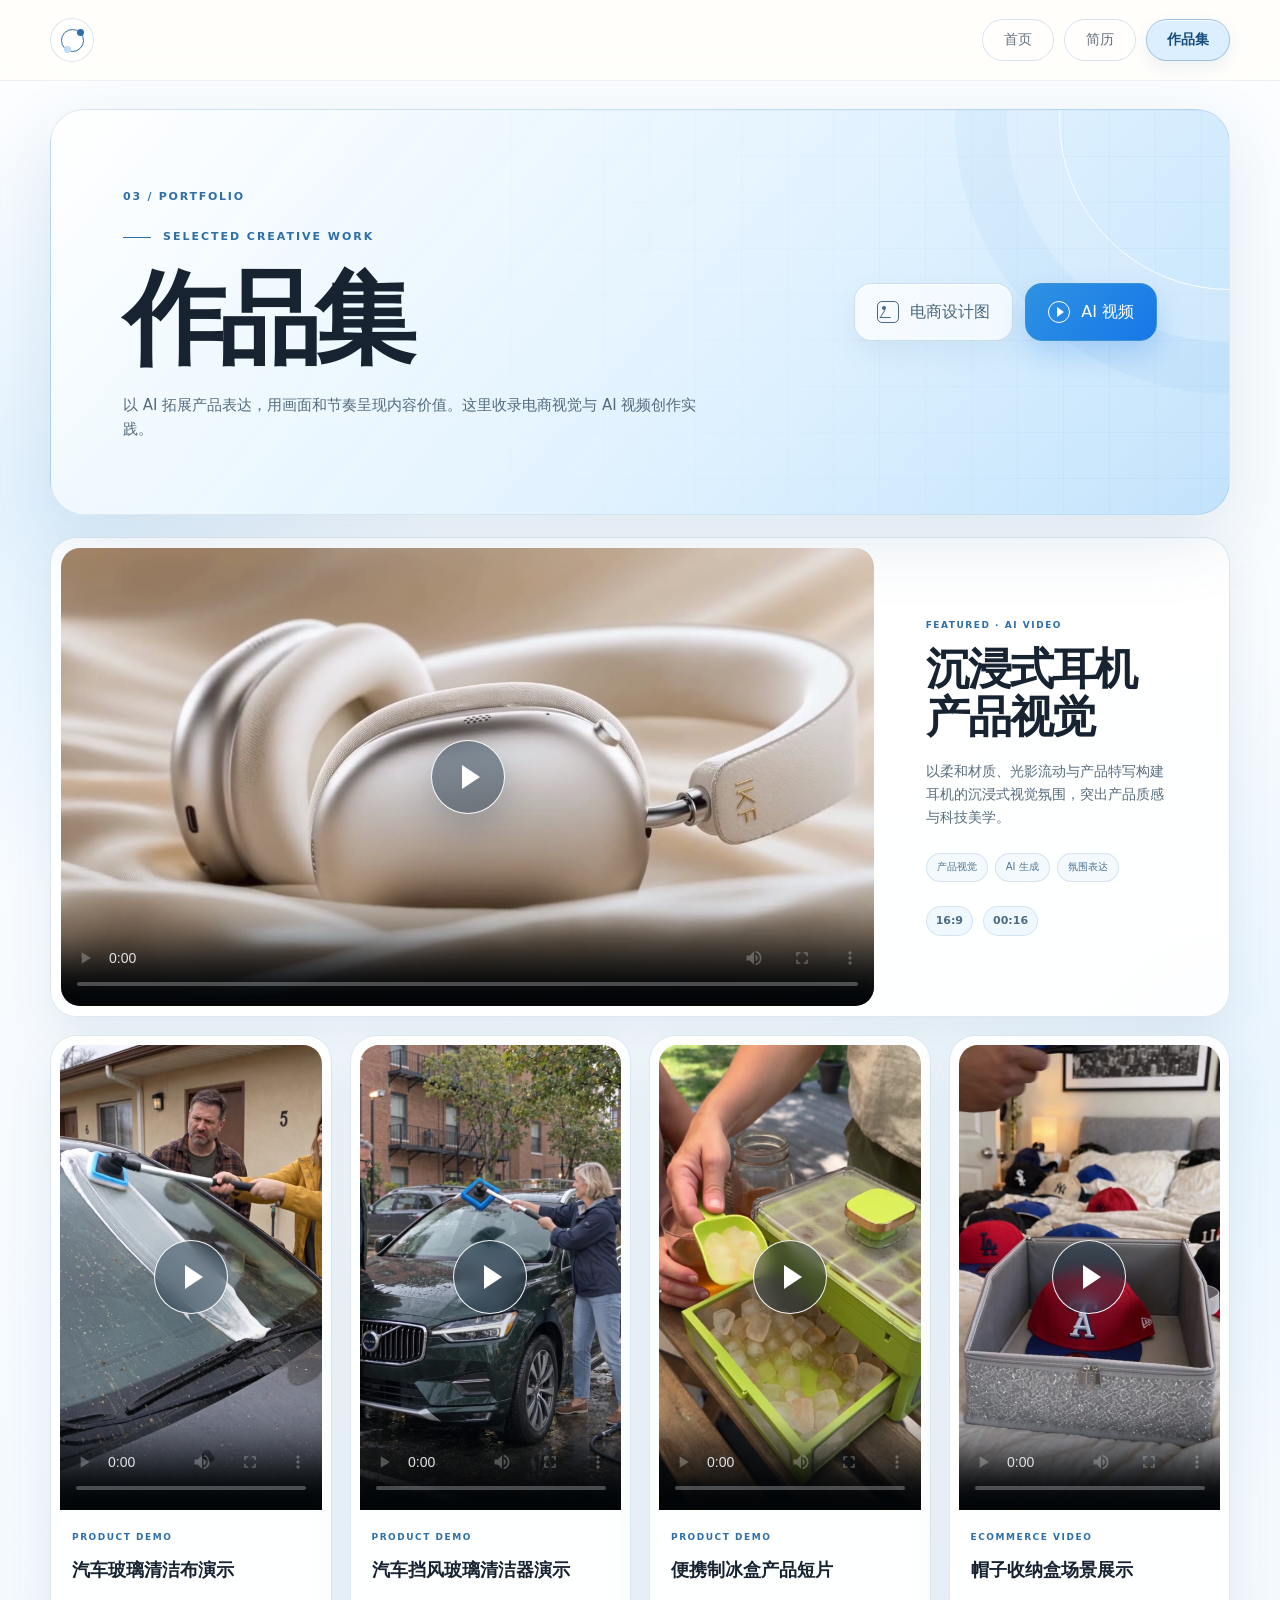
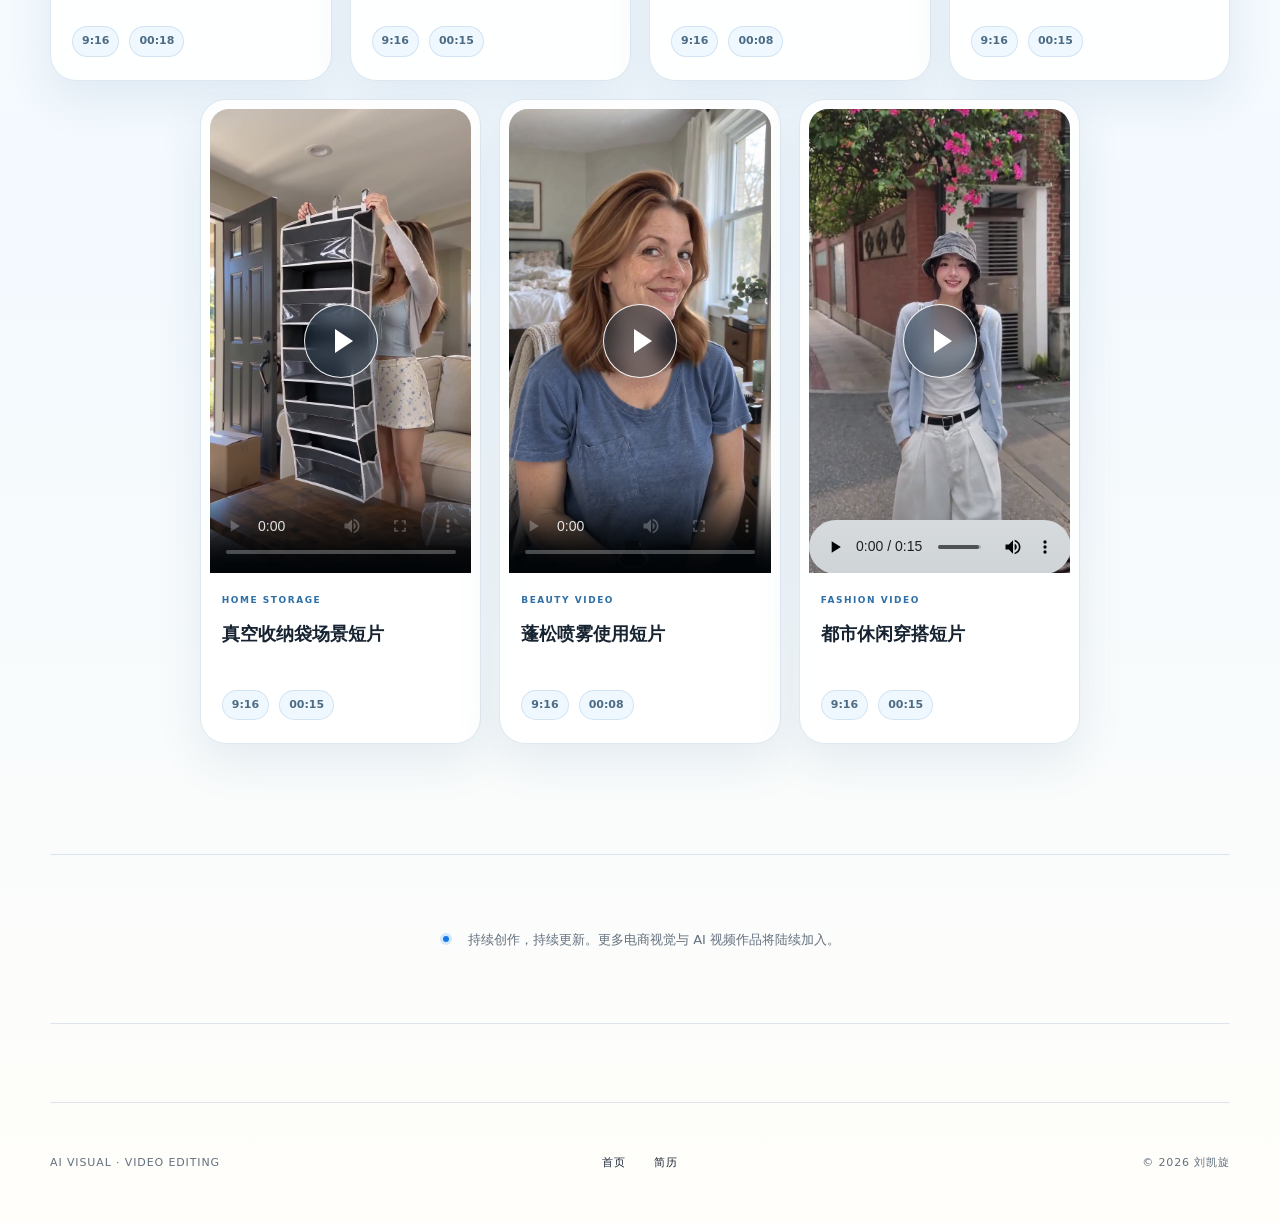
==== commit a2dc6cb8: "feat: add three AI video projects" ====
--- a/portfolio.html
+++ b/portfolio.html
@@ -94,6 +94,21 @@
 
           <article class="portfolio-card portfolio-portrait-card reveal">
             <div class="portfolio-media portfolio-media-portrait">
+              <video class="portfolio-video" controls preload="metadata" playsinline poster="assets/portfolio/posters/windshield-cleaner.jpg" aria-label="播放汽车挡风玻璃清洁器演示">
+                <source src="assets/portfolio/videos/windshield-cleaner.mp4" type="video/mp4">
+                当前浏览器不支持视频播放。
+              </video>
+              <button class="portfolio-play" type="button" aria-label="播放汽车挡风玻璃清洁器演示"><span aria-hidden="true"></span></button>
+            </div>
+            <div class="portfolio-card-copy">
+              <p class="portfolio-kicker">PRODUCT DEMO</p>
+              <h2>汽车挡风玻璃清洁器演示</h2>
+              <div class="portfolio-meta"><span>9:16</span><time datetime="PT15S">00:15</time></div>
+            </div>
+          </article>
+
+          <article class="portfolio-card portfolio-portrait-card reveal">
+            <div class="portfolio-media portfolio-media-portrait">
               <video class="portfolio-video" controls preload="metadata" playsinline poster="assets/portfolio/posters/ice-tray.jpg" aria-label="播放便携制冰盒产品短片">
                 <source src="assets/portfolio/videos/ice-tray.mp4" type="video/mp4">
                 当前浏览器不支持视频播放。
@@ -119,6 +134,36 @@
               <p class="portfolio-kicker">ECOMMERCE VIDEO</p>
               <h2>帽子收纳盒场景展示</h2>
               <div class="portfolio-meta"><span>9:16</span><time datetime="PT15S">00:15</time></div>
+            </div>
+          </article>
+
+          <article class="portfolio-card portfolio-portrait-card reveal">
+            <div class="portfolio-media portfolio-media-portrait">
+              <video class="portfolio-video" controls preload="metadata" playsinline poster="assets/portfolio/posters/storage-bag.jpg" aria-label="播放真空收纳袋场景短片">
+                <source src="assets/portfolio/videos/storage-bag.mp4" type="video/mp4">
+                当前浏览器不支持视频播放。
+              </video>
+              <button class="portfolio-play" type="button" aria-label="播放真空收纳袋场景短片"><span aria-hidden="true"></span></button>
+            </div>
+            <div class="portfolio-card-copy">
+              <p class="portfolio-kicker">HOME STORAGE</p>
+              <h2>真空收纳袋场景短片</h2>
+              <div class="portfolio-meta"><span>9:16</span><time datetime="PT15S">00:15</time></div>
+            </div>
+          </article>
+
+          <article class="portfolio-card portfolio-portrait-card reveal">
+            <div class="portfolio-media portfolio-media-portrait">
+              <video class="portfolio-video" controls preload="metadata" playsinline poster="assets/portfolio/posters/fluffy-spray.jpg" aria-label="播放蓬松喷雾使用短片">
+                <source src="assets/portfolio/videos/fluffy-spray.mp4" type="video/mp4">
+                当前浏览器不支持视频播放。
+              </video>
+              <button class="portfolio-play" type="button" aria-label="播放蓬松喷雾使用短片"><span aria-hidden="true"></span></button>
+            </div>
+            <div class="portfolio-card-copy">
+              <p class="portfolio-kicker">BEAUTY VIDEO</p>
+              <h2>蓬松喷雾使用短片</h2>
+              <div class="portfolio-meta"><span>9:16</span><time datetime="PT8S">00:08</time></div>
             </div>
           </article>
 
--- a/styles.css
+++ b/styles.css
@@ -103,21 +103,18 @@
 .work-heading { display: grid; grid-template-columns: 1fr .78fr auto; align-items: end; gap: 60px; margin-bottom: 44px; }
 .work-heading > p { margin: 0; color: var(--color-muted); font-size: 14px; }
 .text-link { padding-bottom: 6px; border-bottom: 1px solid var(--color-ink); font-size: 13px; font-weight: 650; white-space: nowrap; }
-.work-grid { display: grid; grid-template-columns: repeat(12, 1fr); grid-template-rows: repeat(2, minmax(230px, auto)); gap: 18px; }
+.work-grid { display: grid; grid-template-columns: repeat(2, minmax(0, 1fr)); gap: 18px; }
 .work-card { overflow: hidden; border: 1px solid var(--color-line); border-radius: var(--radius-md); background: white; transition: transform .3s, box-shadow .3s; }
-.bento-card { grid-column: span 5; }
-.bento-card-featured { grid-column: span 7; grid-row: span 2; }
-.bento-card-featured > a { height: 100%; display: grid; grid-template-rows: 1fr auto; }
-.bento-card-featured .work-art { min-height: 480px; }
+.bento-card-featured { grid-column: 1 / -1; }
+.work-card-portrait .work-art { min-height: 0; aspect-ratio: 9 / 16; }
+.work-card-landscape .work-art { min-height: 0; aspect-ratio: 16 / 9; }
 .work-card:hover { transform: translateY(-6px); box-shadow: var(--shadow-soft); }
-.work-art { position: relative; min-height: 230px; overflow: hidden; padding: 22px; background-color: #b9dfff; background-image: linear-gradient(45deg, rgba(255,255,255,.48) 25%, transparent 25%, transparent 75%, rgba(255,255,255,.48) 75%), linear-gradient(45deg, rgba(255,255,255,.48) 25%, transparent 25%, transparent 75%, rgba(255,255,255,.48) 75%); background-position: 0 0, 28px 28px; background-size: 56px 56px; }
-.work-art > span:first-child { position: relative; z-index: 2; padding: 6px 10px; border-radius: 999px; color: #3d6f98; background: rgba(255,255,255,.7); font-size: 10px; }
-.work-art > span:nth-child(2) { position: absolute; right: 18px; bottom: 0; color: rgba(255,255,255,.7); font: 700 110px/1 sans-serif; }
-.work-art i { position: absolute; width: 190px; height: 190px; left: 50%; top: 50%; border: 1px solid rgba(255,255,255,.7); border-radius: 38% 62% 48% 52%; background: rgba(120,180,226,.28); box-shadow: 0 0 0 38px rgba(255,255,255,.16); transform: translate(-50%,-50%) rotate(20deg); }
-.work-card-white .work-art { background-color: #f0f4f6; background-image: linear-gradient(rgba(92,125,150,.08) 1px, transparent 1px), linear-gradient(90deg, rgba(92,125,150,.08) 1px, transparent 1px); background-size: 28px 28px; }
-.work-card-white .work-art i { border-radius: 50%; background: rgba(126,178,218,.2); transform: translate(-50%,-50%); }
-.work-card-dark .work-art { background-color: #25384a; background-image: radial-gradient(circle at 30% 30%, rgba(142,199,241,.35), transparent 28%), linear-gradient(135deg, #1e2a37, #45667f); }
-.work-card-dark .work-art i { border-color: rgba(190,222,247,.34); background: rgba(107,167,214,.18); transform: translate(-50%,-50%) rotate(45deg); }
+.work-art { position: relative; min-height: 230px; overflow: hidden; padding: 22px; background: #dceeff; }
+.work-art::after { content: ""; position: absolute; inset: 0; background: linear-gradient(180deg, rgba(20,38,54,.18), transparent 42%, rgba(20,38,54,.08)); pointer-events: none; }
+.work-art img { position: absolute; inset: 0; width: 100%; height: 100%; object-fit: cover; transition: transform .5s ease; }
+.work-art > span { position: relative; z-index: 2; display: inline-flex; padding: 6px 11px; border: 1px solid rgba(255,255,255,.72); border-radius: 999px; color: #28445b; background: rgba(255,255,255,.78); box-shadow: 0 6px 20px rgba(24,54,80,.12); backdrop-filter: blur(8px); font-size: 10px; font-weight: 650; letter-spacing: .08em; }
+.work-card:hover .work-art img { transform: scale(1.025); }
+.work-card-white .work-art img, .work-card-dark .work-art img { object-position: center 38%; }
 .work-meta { padding: 24px 24px 26px; }
 .work-meta > p:first-child { margin: 0; color: var(--color-blue-strong); font-size: 9px; font-weight: 700; letter-spacing: .16em; }
 .work-meta h3 { margin: 7px 0 5px; font-size: 19px; }
@@ -200,6 +197,68 @@
 .resume-email i { font-style: normal; font-size: 24px; transition: transform .25s; }
 .resume-email:hover i { transform: translate(3px, -3px); }
 
+/* Portfolio page */
+.portfolio-page {
+  background:
+    radial-gradient(circle at 4% 18%, rgba(145, 205, 251, .22), transparent 24rem),
+    radial-gradient(circle at 96% 38%, rgba(177, 219, 250, .2), transparent 28rem),
+    linear-gradient(180deg, #fbfdff, #f3f9fe 66%, #fffefa);
+}
+.portfolio-intro { position: relative; min-height: 360px; display: grid; grid-template-columns: minmax(0, 1fr) auto; align-items: center; gap: 50px; margin-top: 28px; padding: clamp(46px, 6vw, 72px); overflow: hidden; border: 1px solid rgba(64,122,169,.16); border-radius: 34px; background: linear-gradient(132deg, rgba(255,255,255,.94), rgba(222,241,255,.91) 58%, rgba(172,216,250,.7)); box-shadow: 0 26px 70px rgba(49,103,147,.13); }
+.portfolio-intro::before { content: ""; position: absolute; inset: 0; opacity: .45; background-image: linear-gradient(rgba(61,124,175,.1) 1px, transparent 1px), linear-gradient(90deg, rgba(61,124,175,.1) 1px, transparent 1px); background-size: 46px 46px; mask-image: linear-gradient(90deg, transparent 25%, black); }
+.portfolio-intro-copy, .portfolio-tabs { position: relative; z-index: 2; }
+.portfolio-intro h1 { margin: 0; font-size: clamp(62px, 8vw, 104px); line-height: .96; letter-spacing: -.065em; font-weight: 650; }
+.portfolio-intro-copy > p:last-child { max-width: 590px; margin: 24px 0 0; color: #536b7d; font-size: 15px; }
+.portfolio-intro-orbit { position: absolute; width: 340px; height: 340px; right: -170px; top: -160px; border: 1px solid rgba(255,255,255,.9); border-radius: 50%; box-shadow: 0 0 0 52px rgba(255,255,255,.2), 0 0 0 104px rgba(83,156,215,.06); }
+.portfolio-tabs { display: flex; gap: 12px; }
+.portfolio-tab { min-height: 58px; display: inline-flex; align-items: center; gap: 11px; padding: 0 22px; border: 1px solid rgba(46,111,167,.2); border-radius: 17px; color: #49687f; background: rgba(255,255,255,.7); box-shadow: inset 0 1px 0 white, 0 12px 28px rgba(54,109,153,.08); cursor: pointer; transition: color .25s, border-color .25s, background .25s, box-shadow .25s, transform .25s; }
+.portfolio-tab:hover { transform: translateY(-2px); border-color: rgba(46,111,167,.38); }
+.portfolio-tab[aria-selected="true"] { color: white; border-color: #3a91d4; background: linear-gradient(135deg, #2f92e1, #1677e8); box-shadow: 0 14px 28px rgba(22,119,232,.22); }
+.portfolio-tab-icon { position: relative; width: 22px; height: 22px; display: block; flex: 0 0 auto; border: 1.5px solid currentColor; border-radius: 5px; }
+.portfolio-tab-icon-image::before { content: ""; position: absolute; width: 4px; height: 4px; top: 4px; left: 4px; border-radius: 50%; background: currentColor; }
+.portfolio-tab-icon-image::after { content: ""; position: absolute; width: 10px; height: 7px; left: 4px; bottom: 4px; border-left: 1.5px solid currentColor; border-bottom: 1.5px solid currentColor; transform: skew(-32deg); }
+.portfolio-tab-icon-video { border-radius: 50%; }
+.portfolio-tab-icon-video::after { content: ""; position: absolute; left: 8px; top: 5px; border-left: 7px solid currentColor; border-block: 5px solid transparent; }
+.portfolio-projects { padding-block: 22px 110px; }
+.portfolio-video-panel { display: grid; gap: 18px; }
+.portfolio-video-panel[hidden] { display: none; }
+.portfolio-card { overflow: hidden; border: 1px solid rgba(67,122,166,.17); border-radius: 26px; background: rgba(255,255,255,.9); box-shadow: inset 0 1px 0 rgba(255,255,255,.92), 0 18px 45px rgba(48,99,140,.1); transition: transform .3s, box-shadow .3s, border-color .3s; }
+.portfolio-card:hover { transform: translateY(-4px); border-color: rgba(46,111,167,.32); box-shadow: 0 27px 65px rgba(48,99,140,.16); }
+.portfolio-featured { display: grid; grid-template-columns: minmax(0, 1.7fr) minmax(300px, .72fr); align-items: stretch; padding: 10px; }
+.portfolio-media { position: relative; overflow: hidden; background: linear-gradient(135deg, #dbeefe, #a9d5f7); }
+.portfolio-media-landscape { aspect-ratio: 16 / 9; border-radius: 19px; }
+.portfolio-media-portrait { aspect-ratio: 9 / 16; border-radius: 19px 19px 0 0; }
+.portfolio-video { width: 100%; height: 100%; display: block; object-fit: cover; background: #d9ebf9; }
+.portfolio-play { display: none; }
+.js .portfolio-play { position: absolute; inset: 0; z-index: 2; display: grid; place-items: center; width: 100%; height: 100%; padding: 0; border: 0; color: white; background: linear-gradient(180deg, transparent 45%, rgba(13,34,52,.15)); cursor: pointer; }
+.js .portfolio-play::before { content: ""; width: 72px; height: 72px; border: 1px solid rgba(255,255,255,.92); border-radius: 50%; background: rgba(21,44,63,.46); box-shadow: 0 12px 34px rgba(11,31,48,.22); backdrop-filter: blur(8px); transition: transform .25s, background .25s; }
+.js .portfolio-play:hover::before { transform: scale(1.07); background: rgba(22,119,232,.75); }
+.js .portfolio-play:focus-visible { outline: none; }
+.js .portfolio-play:focus-visible::before { box-shadow: 0 0 0 4px #ffffff, 0 0 0 8px rgba(22,119,232,.78), 0 12px 34px rgba(11,31,48,.22); }
+.portfolio-play > span { position: absolute; left: calc(50% + 3px); top: 50%; border-left: 18px solid white; border-block: 12px solid transparent; transform: translate(-50%, -50%); }
+.portfolio-card.is-playing .portfolio-play { opacity: 0; visibility: hidden; pointer-events: none; }
+.portfolio-featured-copy { display: flex; flex-direction: column; justify-content: center; padding: clamp(28px, 4vw, 52px); }
+.portfolio-kicker { margin: 0 0 12px; color: var(--color-blue-strong); font-size: 9px; font-weight: 750; letter-spacing: .17em; }
+.portfolio-featured-copy h2 { margin: 0; font-size: clamp(30px, 3.4vw, 48px); line-height: 1.12; letter-spacing: -.045em; }
+.portfolio-featured-copy > p:not(.portfolio-kicker) { margin: 18px 0 0; color: #586d7e; font-size: 14px; }
+.portfolio-tags { display: flex; flex-wrap: wrap; gap: 7px; margin: 24px 0 0; padding: 0; list-style: none; }
+.portfolio-tags li { padding: 5px 10px; border: 1px solid rgba(46,111,167,.16); border-radius: 999px; color: #4f7592; background: var(--color-blue-mist); font-size: 10px; }
+.portfolio-meta { display: flex; gap: 10px; margin-top: 24px; color: #4d6c84; font-size: 11px; font-weight: 700; }
+.portfolio-meta span, .portfolio-meta time { padding: 5px 9px; border: 1px solid rgba(46,111,167,.15); border-radius: 999px; background: rgba(237,247,255,.88); }
+.portfolio-portrait-grid { display: flex; flex-wrap: wrap; justify-content: center; gap: 18px; }
+.portfolio-portrait-card { flex: 0 1 calc((100% - 54px) / 4); min-width: 0; padding: 9px; }
+.portfolio-card-copy { padding: 20px 12px 14px; }
+.portfolio-card-copy h2 { min-height: 3em; margin: 0; font-size: 18px; line-height: 1.5; }
+.portfolio-card-copy .portfolio-meta { margin-top: 16px; }
+.portfolio-empty { position: relative; min-height: 540px; padding: clamp(48px, 8vw, 96px); overflow: hidden; border: 1px solid rgba(66,124,169,.17); border-radius: 30px; background: linear-gradient(135deg, rgba(255,255,255,.92), rgba(220,240,255,.88)); box-shadow: var(--shadow-soft); }
+.portfolio-empty::after { content: ""; position: absolute; width: 330px; height: 330px; right: -70px; bottom: -100px; border: 1px solid rgba(59,131,188,.18); border-radius: 50%; box-shadow: 0 0 0 50px rgba(64,145,208,.06), 0 0 0 100px rgba(64,145,208,.035); }
+.portfolio-empty > span { color: var(--color-blue-strong); font-size: 11px; font-weight: 700; letter-spacing: .16em; }
+.portfolio-empty h2 { max-width: 650px; margin: 28px 0 18px; font-size: clamp(42px, 5vw, 68px); line-height: 1.06; letter-spacing: -.05em; }
+.portfolio-empty > p:last-child { max-width: 560px; color: var(--color-muted); }
+.portfolio-closing { display: flex; align-items: center; justify-content: center; gap: 16px; min-height: 170px; margin-bottom: 78px; border-top: 1px solid var(--color-line); border-bottom: 1px solid var(--color-line); color: var(--color-muted); text-align: center; }
+.portfolio-closing > span { width: 12px; height: 12px; border: 3px solid #d4e9fa; border-radius: 50%; background: var(--color-blue-vivid); }
+.portfolio-closing p { margin: 0; font-size: 13px; }
+
 .site-footer { min-height: 120px; display: grid; grid-template-columns: 1fr auto 1fr; align-items: center; gap: 30px; border-top: 1px solid var(--color-line); color: var(--color-muted); font-size: 11px; letter-spacing: .08em; }
 .site-footer nav { display: flex; gap: 28px; color: var(--color-ink); }
 .site-footer > p:last-child { text-align: right; }
@@ -211,12 +270,15 @@
   .capabilities-layout { grid-template-columns: 1fr; }
   .work-heading { grid-template-columns: 1fr auto; }
   .work-heading > p { grid-column: 1 / -1; grid-row: 2; }
-  .work-grid { grid-template-columns: repeat(2, 1fr); grid-template-rows: auto; }
-  .bento-card, .bento-card-featured { grid-column: auto; grid-row: auto; }
+  .work-grid { grid-template-columns: repeat(2, minmax(0, 1fr)); }
+  .bento-card { grid-column: auto; }
   .bento-card-featured { grid-column: 1 / -1; }
-  .bento-card-featured .work-art { min-height: 420px; }
   .resume-intro { grid-template-columns: 1fr 280px; padding: 54px 46px; }
   .resume-education, .resume-credentials { grid-column: 1 / -1; }
+  .portfolio-intro { grid-template-columns: 1fr; gap: 34px; }
+  .portfolio-featured { grid-template-columns: 1fr; }
+  .portfolio-portrait-card { flex-basis: calc((100% - 18px) / 2); }
+  .portfolio-featured-copy { padding: 38px 30px; }
 }
 
 @media (max-width: 760px) {
@@ -241,10 +303,12 @@
   .capabilities-layout { gap: 42px; }
   .work-heading { grid-template-columns: 1fr; gap: 22px; }
   .work-heading > p { grid-column: auto; grid-row: auto; }
-  .work-grid { grid-template-columns: 1fr; }
-  .bento-card, .bento-card-featured, .work-card:last-child { grid-column: auto; }
-  .bento-card-featured .work-art { min-height: 360px; }
-  .work-art { min-height: 340px; }
+  .work-grid { grid-template-columns: repeat(2, minmax(0, 1fr)); gap: 12px; }
+  .bento-card { grid-column: auto; }
+  .bento-card-featured, .work-card:last-child { grid-column: 1 / -1; }
+  .work-card-portrait .work-meta { padding: 18px 15px 20px; }
+  .work-card-portrait .work-meta h3 { font-size: 16px; }
+  .work-card-portrait .work-meta > p:last-child { font-size: 10px; }
   .collaboration { min-height: 380px; margin-bottom: 70px; padding: 58px 26px; }
   .site-footer { grid-template-columns: 1fr; gap: 16px; padding-block: 34px; text-align: center; }
   .site-footer nav { justify-content: center; }
@@ -266,6 +330,17 @@
   .resume-timeline-dot { left: -25px; }
   .resume-contact { grid-template-columns: 1fr; gap: 28px; }
   .resume-email { min-height: 64px; }
+  .portfolio-intro { min-height: auto; margin-top: 16px; padding: 46px 24px; border-radius: 25px; }
+  .portfolio-intro h1 { font-size: clamp(58px, 19vw, 80px); }
+  .portfolio-tabs { display: grid; grid-template-columns: 1fr 1fr; gap: 8px; }
+  .portfolio-tab { min-width: 0; min-height: 52px; justify-content: center; padding-inline: 12px; font-size: 13px; }
+  .portfolio-projects { padding-block: 16px 76px; }
+  .portfolio-featured { padding: 8px; border-radius: 22px; }
+  .portfolio-featured-copy { padding: 30px 18px 24px; }
+  .portfolio-portrait-card { flex-basis: 100%; max-width: 390px; border-radius: 22px; }
+  .portfolio-card-copy h2 { min-height: auto; }
+  .portfolio-empty { min-height: 470px; padding: 48px 24px; border-radius: 24px; }
+  .portfolio-closing { min-height: 150px; margin-bottom: 56px; padding-inline: 20px; }
 }
 
 @media (max-width: 480px) {
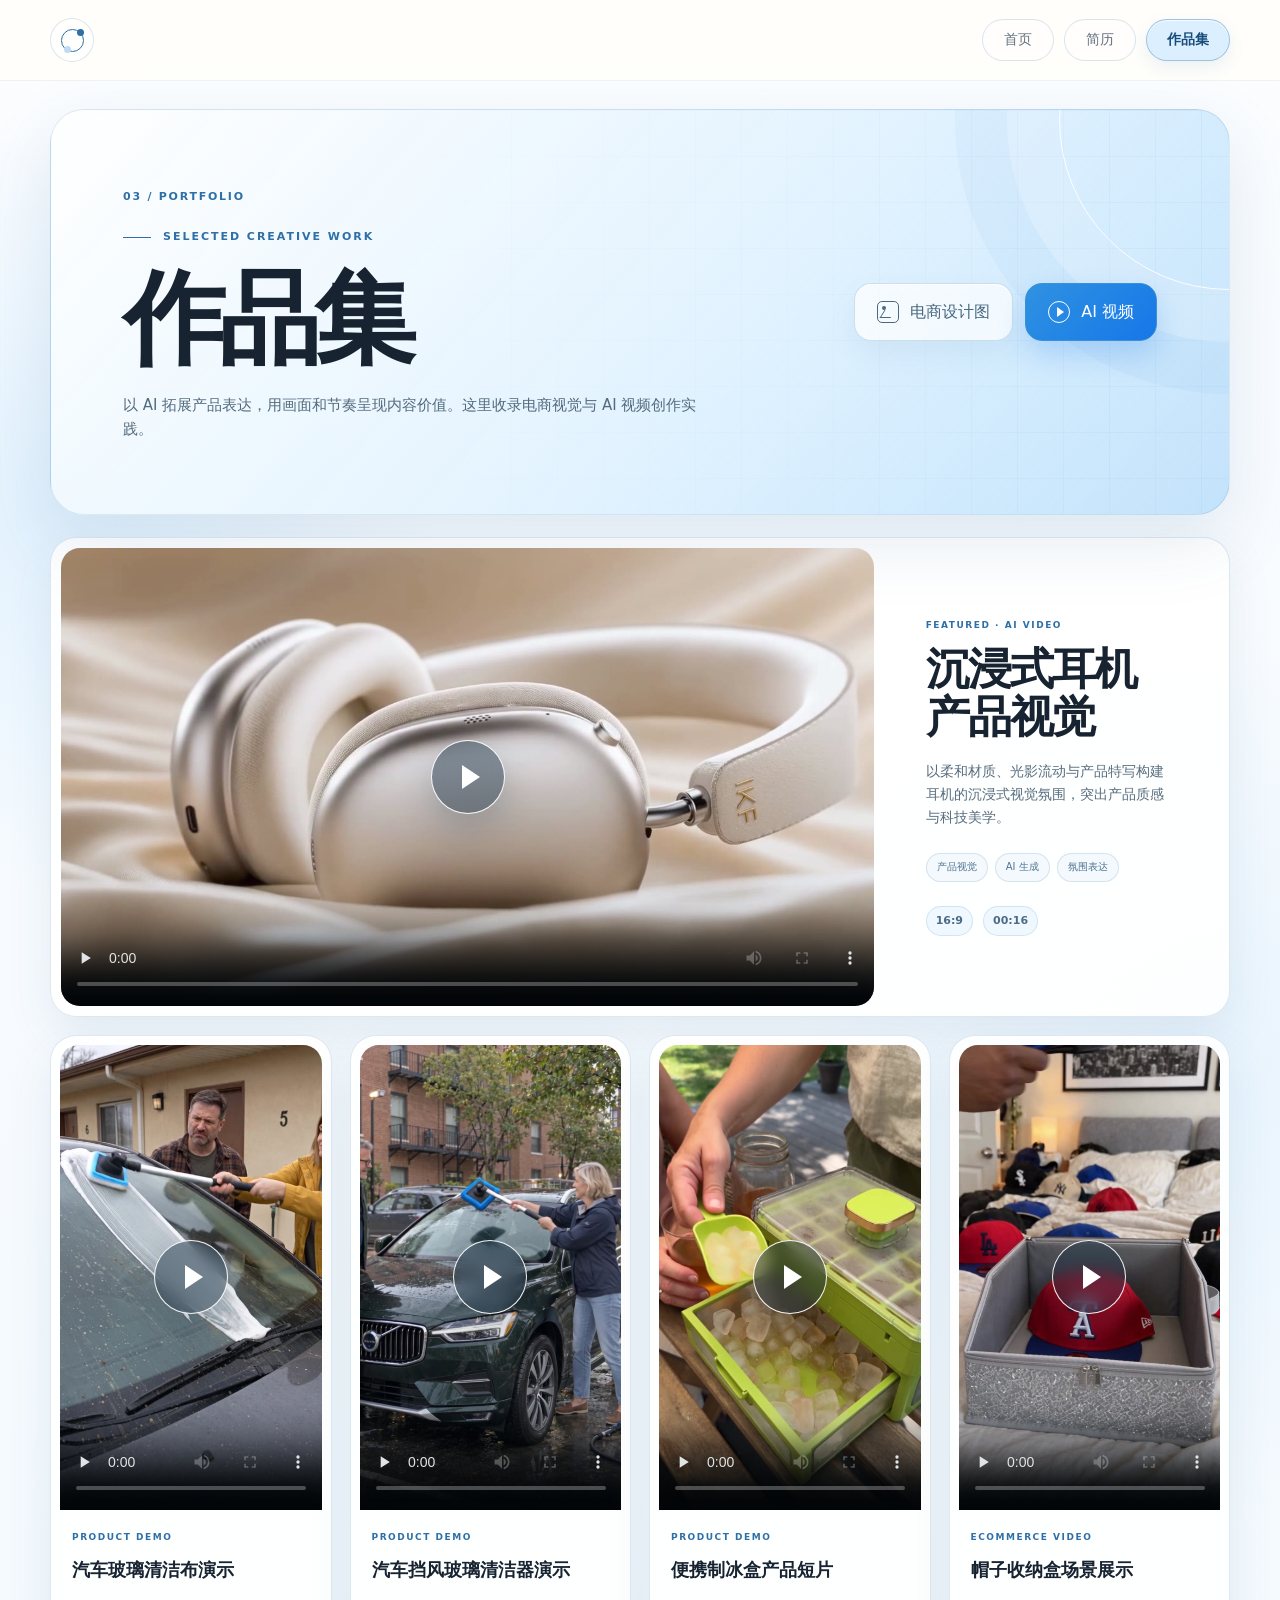
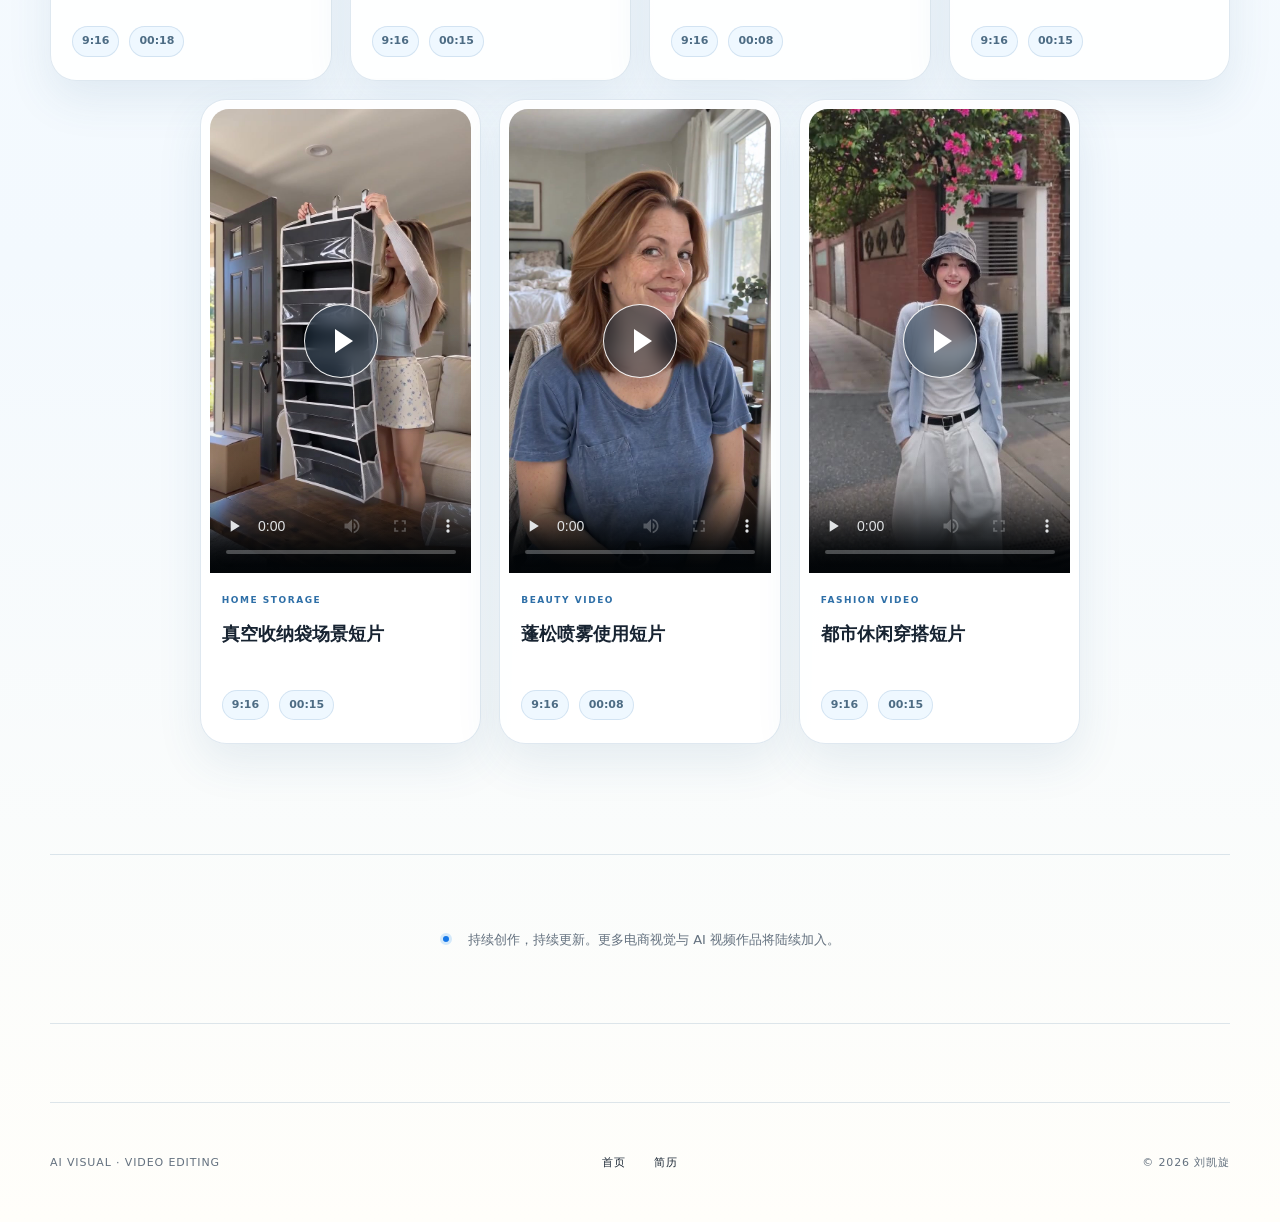
==== commit f188f8ad: "feat: improve portfolio browsing experience" ====
--- a/portfolio.html
+++ b/portfolio.html
@@ -36,11 +36,11 @@
         <p>以 AI 拓展产品表达，用画面和节奏呈现内容价值。这里收录电商视觉与 AI 视频创作实践。</p>
       </div>
       <div class="portfolio-tabs" id="portfolio-categories" role="tablist" aria-label="作品分类">
-        <button class="portfolio-tab" id="design-tab" type="button" role="tab" aria-selected="false" aria-controls="design-projects" data-category="design">
+        <button class="portfolio-tab" id="design-tab" type="button" role="tab" tabindex="-1" aria-selected="false" aria-controls="design-projects" data-category="design">
           <span class="portfolio-tab-icon portfolio-tab-icon-image" aria-hidden="true"></span>
           电商设计图
         </button>
-        <button class="portfolio-tab is-active" id="video-tab" type="button" role="tab" aria-selected="true" aria-controls="video-projects" data-category="video">
+        <button class="portfolio-tab is-active" id="video-tab" type="button" role="tab" tabindex="0" aria-selected="true" aria-controls="video-projects" data-category="video">
           <span class="portfolio-tab-icon portfolio-tab-icon-video" aria-hidden="true"></span>
           AI 视频
         </button>
@@ -48,18 +48,62 @@
       <span class="portfolio-intro-orbit" aria-hidden="true"></span>
     </section>
 
-    <section class="portfolio-projects section-shell" aria-live="polite">
-      <div class="portfolio-empty" id="design-projects" role="tabpanel" aria-labelledby="design-tab" hidden>
-        <span aria-hidden="true">01</span>
-        <p class="portfolio-kicker">ECOMMERCE DESIGN</p>
-        <h2>电商设计图作品整理中</h2>
-        <p>这里将展示产品主图、详情视觉与系列套图。真实作品上传后会在此更新。</p>
+    <section class="portfolio-projects section-shell">
+      <div class="design-gallery" id="design-projects" role="tabpanel" aria-labelledby="design-tab" hidden>
+        <figure class="design-card reveal">
+          <button class="design-preview-trigger" type="button" aria-label="放大查看咖啡机详情页">
+            <img class="design-image" src="assets/portfolio/designs/coffee-machine.webp" alt="咖啡机详情页" width="576" height="1344" loading="lazy" decoding="async">
+          </button>
+          <figcaption><span>01 · APPLIANCE</span><h2>咖啡机详情页</h2></figcaption>
+        </figure>
+        <figure class="design-card reveal">
+          <button class="design-preview-trigger" type="button" aria-label="放大查看便携风扇详情页">
+            <img class="design-image" src="assets/portfolio/designs/portable-fan.webp" alt="便携风扇详情页" width="1000" height="1333" loading="lazy" decoding="async">
+          </button>
+          <figcaption><span>02 · LIFESTYLE</span><h2>便携风扇详情页</h2></figcaption>
+        </figure>
+        <figure class="design-card reveal">
+          <button class="design-preview-trigger" type="button" aria-label="放大查看云朵沙发详情页">
+            <img class="design-image" src="assets/portfolio/designs/cloud-sofa.webp" alt="云朵沙发详情页" width="1000" height="667" loading="lazy" decoding="async">
+          </button>
+          <figcaption><span>03 · HOME</span><h2>云朵沙发详情页</h2></figcaption>
+        </figure>
+        <figure class="design-card reveal">
+          <button class="design-preview-trigger" type="button" aria-label="放大查看钻石皓洁牙膏详情页">
+            <img class="design-image" src="assets/portfolio/designs/toothpaste.webp" alt="钻石皓洁牙膏详情页" width="1000" height="1333" loading="lazy" decoding="async">
+          </button>
+          <figcaption><span>04 · BEAUTY</span><h2>钻石皓洁牙膏详情页</h2></figcaption>
+        </figure>
+        <figure class="design-card reveal">
+          <button class="design-preview-trigger" type="button" aria-label="放大查看智能电饭煲详情页">
+            <img class="design-image" src="assets/portfolio/designs/rice-cooker.webp" alt="智能电饭煲详情页" width="576" height="1344" loading="lazy" decoding="async">
+          </button>
+          <figcaption><span>05 · APPLIANCE</span><h2>智能电饭煲详情页</h2></figcaption>
+        </figure>
+        <figure class="design-card reveal">
+          <button class="design-preview-trigger" type="button" aria-label="放大查看 Hi-Fi 耳机详情页">
+            <img class="design-image" src="assets/portfolio/designs/headphones-design.webp" alt="Hi-Fi 耳机详情页" width="1000" height="667" loading="lazy" decoding="async">
+          </button>
+          <figcaption><span>06 · DIGITAL</span><h2>Hi-Fi 耳机详情页</h2></figcaption>
+        </figure>
+        <figure class="design-card reveal">
+          <button class="design-preview-trigger" type="button" aria-label="放大查看防晒帽详情页">
+            <img class="design-image" src="assets/portfolio/designs/sun-hat.webp" alt="防晒帽详情页" width="768" height="1024" loading="lazy" decoding="async">
+          </button>
+          <figcaption><span>07 · OUTDOOR</span><h2>防晒帽详情页</h2></figcaption>
+        </figure>
+        <figure class="design-card reveal">
+          <button class="design-preview-trigger" type="button" aria-label="放大查看冰感防晒衣详情页">
+            <img class="design-image" src="assets/portfolio/designs/sun-protective-clothing.webp" alt="冰感防晒衣详情页" width="1000" height="1333" loading="lazy" decoding="async">
+          </button>
+          <figcaption><span>08 · OUTDOOR</span><h2>冰感防晒衣详情页</h2></figcaption>
+        </figure>
       </div>
 
       <div class="portfolio-video-panel" id="video-projects" role="tabpanel" aria-labelledby="video-tab">
         <article class="portfolio-featured portfolio-card reveal" id="featured-video">
           <div class="portfolio-media portfolio-media-landscape">
-            <video class="portfolio-video" controls preload="metadata" playsinline poster="assets/portfolio/posters/headphones.jpg" aria-label="播放沉浸式耳机产品视觉">
+            <video class="portfolio-video" controls preload="none" playsinline poster="assets/portfolio/posters/headphones.jpg" aria-label="播放沉浸式耳机产品视觉">
               <source src="assets/portfolio/videos/headphones.mp4" type="video/mp4">
               当前浏览器不支持视频播放。
             </video>
@@ -79,7 +123,7 @@
         <div class="portfolio-portrait-grid" id="portrait-videos">
           <article class="portfolio-card portfolio-portrait-card reveal">
             <div class="portfolio-media portfolio-media-portrait">
-              <video class="portfolio-video" controls preload="metadata" playsinline poster="assets/portfolio/posters/cleaning-cloth.jpg" aria-label="播放汽车玻璃清洁布演示">
+              <video class="portfolio-video" controls preload="none" playsinline poster="assets/portfolio/posters/cleaning-cloth.jpg" aria-label="播放汽车玻璃清洁布演示">
                 <source src="assets/portfolio/videos/cleaning-cloth.mp4" type="video/mp4">
                 当前浏览器不支持视频播放。
               </video>
@@ -94,7 +138,7 @@
 
           <article class="portfolio-card portfolio-portrait-card reveal">
             <div class="portfolio-media portfolio-media-portrait">
-              <video class="portfolio-video" controls preload="metadata" playsinline poster="assets/portfolio/posters/windshield-cleaner.jpg" aria-label="播放汽车挡风玻璃清洁器演示">
+              <video class="portfolio-video" controls preload="none" playsinline poster="assets/portfolio/posters/windshield-cleaner.jpg" aria-label="播放汽车挡风玻璃清洁器演示">
                 <source src="assets/portfolio/videos/windshield-cleaner.mp4" type="video/mp4">
                 当前浏览器不支持视频播放。
               </video>
@@ -109,7 +153,7 @@
 
           <article class="portfolio-card portfolio-portrait-card reveal">
             <div class="portfolio-media portfolio-media-portrait">
-              <video class="portfolio-video" controls preload="metadata" playsinline poster="assets/portfolio/posters/ice-tray.jpg" aria-label="播放便携制冰盒产品短片">
+              <video class="portfolio-video" controls preload="none" playsinline poster="assets/portfolio/posters/ice-tray.jpg" aria-label="播放便携制冰盒产品短片">
                 <source src="assets/portfolio/videos/ice-tray.mp4" type="video/mp4">
                 当前浏览器不支持视频播放。
               </video>
@@ -124,7 +168,7 @@
 
           <article class="portfolio-card portfolio-portrait-card reveal">
             <div class="portfolio-media portfolio-media-portrait">
-              <video class="portfolio-video" controls preload="metadata" playsinline poster="assets/portfolio/posters/storage-box.jpg" aria-label="播放帽子收纳盒场景展示">
+              <video class="portfolio-video" controls preload="none" playsinline poster="assets/portfolio/posters/storage-box.jpg" aria-label="播放帽子收纳盒场景展示">
                 <source src="assets/portfolio/videos/storage-box.mp4" type="video/mp4">
                 当前浏览器不支持视频播放。
               </video>
@@ -139,7 +183,7 @@
 
           <article class="portfolio-card portfolio-portrait-card reveal">
             <div class="portfolio-media portfolio-media-portrait">
-              <video class="portfolio-video" controls preload="metadata" playsinline poster="assets/portfolio/posters/storage-bag.jpg" aria-label="播放真空收纳袋场景短片">
+              <video class="portfolio-video" controls preload="none" playsinline poster="assets/portfolio/posters/storage-bag.jpg" aria-label="播放真空收纳袋场景短片">
                 <source src="assets/portfolio/videos/storage-bag.mp4" type="video/mp4">
                 当前浏览器不支持视频播放。
               </video>
@@ -154,7 +198,7 @@
 
           <article class="portfolio-card portfolio-portrait-card reveal">
             <div class="portfolio-media portfolio-media-portrait">
-              <video class="portfolio-video" controls preload="metadata" playsinline poster="assets/portfolio/posters/fluffy-spray.jpg" aria-label="播放蓬松喷雾使用短片">
+              <video class="portfolio-video" controls preload="none" playsinline poster="assets/portfolio/posters/fluffy-spray.jpg" aria-label="播放蓬松喷雾使用短片">
                 <source src="assets/portfolio/videos/fluffy-spray.mp4" type="video/mp4">
                 当前浏览器不支持视频播放。
               </video>
@@ -169,7 +213,7 @@
 
           <article class="portfolio-card portfolio-portrait-card reveal">
             <div class="portfolio-media portfolio-media-portrait">
-              <video class="portfolio-video" controls preload="metadata" playsinline poster="assets/portfolio/posters/outfit.jpg" aria-label="播放都市休闲穿搭短片">
+              <video class="portfolio-video" controls preload="none" playsinline poster="assets/portfolio/posters/outfit.jpg" aria-label="播放都市休闲穿搭短片">
                 <source src="assets/portfolio/videos/outfit.mp4" type="video/mp4">
                 当前浏览器不支持视频播放。
               </video>
@@ -190,6 +234,13 @@
       <p>持续创作，持续更新。更多电商视觉与 AI 视频作品将陆续加入。</p>
     </section>
   </main>
+
+  <dialog class="image-lightbox" aria-label="电商设计图大图预览">
+    <div class="image-lightbox-content">
+      <button class="image-lightbox-close" type="button" aria-label="关闭图片预览"><span aria-hidden="true">×</span></button>
+      <img class="image-lightbox-image" alt="">
+    </div>
+  </dialog>
 
   <footer class="site-footer section-shell">
     <p>AI VISUAL · VIDEO EDITING</p>
--- a/styles.css
+++ b/styles.css
@@ -1,360 +1,381 @@
-:root {
-  --color-blue: #7fb4e7;
-  --color-blue-strong: #2e6fa7;
-  --color-blue-hover: #2d6899;
-  --color-blue-vivid: #1677e8;
-  --color-blue-pale: #eaf5ff;
-  --color-blue-mist: #f4f9fd;
-  --color-surface: #fffefa;
-  --color-ink: #172331;
-  --color-muted: #64717f;
-  --color-label: #657785;
-  --color-line: rgba(73, 117, 153, 0.18);
-  --shadow-soft: 0 24px 70px rgba(51, 104, 148, 0.12);
-  --radius-lg: 28px;
-  --radius-md: 18px;
-  --page: min(1180px, calc(100% - 48px));
-  --gradient-hero: linear-gradient(135deg, #f8fcff 0%, #d9efff 52%, #9fd3ff 100%);
-}
-
-* { box-sizing: border-box; }
-html { scroll-behavior: smooth; }
-body {
-  margin: 0;
-  color: var(--color-ink);
-  background:
-    radial-gradient(circle at 88% 8%, rgba(151, 204, 247, 0.23), transparent 25rem),
-    var(--color-surface);
-  font-family: Inter, "PingFang SC", "Microsoft YaHei", system-ui, sans-serif;
-  line-height: 1.65;
-  overflow-x: clip;
-}
-a { color: inherit; text-decoration: none; }
-button { font: inherit; }
-.section-shell { width: var(--page); margin-inline: auto; }
-.skip-link { position: fixed; top: 12px; left: 12px; z-index: 100; padding: 9px 14px; background: var(--color-ink); color: white; transform: translateY(-160%); }
-.skip-link:focus { transform: translateY(0); }
-:focus-visible { outline: 3px solid rgba(79, 144, 205, 0.42); outline-offset: 4px; }
-
-.site-header { position: sticky; top: 0; z-index: 50; background: rgba(255, 254, 250, 0.82); border-bottom: 1px solid rgba(100, 142, 175, 0.1); backdrop-filter: blur(18px); }
-.site-nav { width: var(--page); height: 80px; margin: auto; display: flex; align-items: center; justify-content: space-between; }
-.brand-mark { width: 44px; height: 44px; display: grid; place-items: center; border: 1px solid var(--color-line); border-radius: 50%; background: rgba(255,255,255,.7); }
-.brand-orbit { position: relative; width: 23px; height: 23px; border: 1px solid var(--color-blue-strong); border-radius: 50%; }
-.brand-orbit::after { content: ""; position: absolute; width: 7px; height: 7px; top: -1px; right: -1px; border-radius: 50%; background: var(--color-blue-strong); box-shadow: -13px 17px 0 #bfdcf5; }
-.nav-links { display: flex; align-items: center; gap: 10px; margin: 0; padding: 0; list-style: none; }
-.nav-pill { display: inline-flex; min-width: 72px; min-height: 38px; align-items: center; justify-content: center; padding: 8px 20px; border: 1px solid rgba(46,111,167,.18); border-radius: 999px; color: var(--color-muted); background: rgba(255,255,255,.52); font-size: 14px; transition: color .22s, background .22s, border-color .22s, box-shadow .22s, transform .22s; }
-.nav-pill:hover { color: var(--color-blue-strong); border-color: rgba(46,111,167,.34); background: var(--color-blue-pale); transform: translateY(-1px); }
-.nav-pill[aria-current="page"] { color: #174d7a; border-color: rgba(46,111,167,.36); background: #dcefff; box-shadow: inset 0 1px 0 rgba(255,255,255,.8), 0 6px 16px rgba(58,120,170,.1); font-weight: 650; }
-.menu-toggle { display: none; border: 0; background: transparent; color: var(--color-ink); }
-
-.eyebrow { display: flex; align-items: center; gap: 12px; margin: 0 0 24px; color: var(--color-blue-strong); font-size: 11px; font-weight: 700; letter-spacing: .18em; }
-.eyebrow > span { width: 28px; height: 1px; background: var(--color-blue-strong); }
-.section-number { display: inline-block; margin-bottom: 22px; color: var(--color-blue-strong); font-size: 11px; font-weight: 750; letter-spacing: .16em; }
-.hero { position: relative; min-height: 720px; display: grid; grid-template-columns: minmax(0, 1fr) minmax(420px, .92fr); align-items: center; gap: clamp(42px, 6vw, 90px); margin-top: 28px; margin-bottom: 76px; padding: clamp(54px, 6vw, 86px); overflow: hidden; border: 1px solid rgba(46,111,167,.16); border-radius: 38px; background: var(--gradient-hero); box-shadow: 0 30px 80px rgba(43,112,169,.16); }
-.hero::before { content: ""; position: absolute; width: 330px; height: 330px; left: -160px; bottom: -180px; border: 70px solid rgba(22,119,232,.08); border-radius: 50%; }
-.hero-copy { position: relative; z-index: 2; }
-.hero h1 { max-width: 650px; margin: 0; font-size: clamp(48px, 5.6vw, 78px); line-height: 1.08; letter-spacing: -.055em; font-weight: 560; }
-.hero h1 strong { color: var(--color-blue-strong); font-weight: 680; }
-.hero-role { margin: 28px 0 12px; font-size: 19px; font-weight: 650; letter-spacing: .05em; }
-.hero-role span { color: var(--color-blue); padding: 0 7px; }
-.hero-intro { max-width: 570px; margin: 0; color: var(--color-muted); font-size: 16px; }
-.hero-actions { display: flex; flex-wrap: wrap; gap: 12px; margin-top: 34px; }
-.button { min-height: 52px; display: inline-flex; align-items: center; justify-content: center; gap: 28px; padding: 0 24px; border-radius: 999px; font-size: 14px; font-weight: 650; transition: transform .25s, box-shadow .25s, background .25s; }
-.button:hover { transform: translateY(-2px); }
-.button-primary { color: white; background: var(--color-ink); box-shadow: 0 12px 24px rgba(23,35,49,.14); }
-.button-primary:hover { background: var(--color-blue-hover); box-shadow: 0 15px 32px rgba(79,144,205,.25); }
-.button-secondary { border: 1px solid var(--color-line); background: rgba(255,255,255,.66); }
-.hero-visual { position: relative; aspect-ratio: .88; overflow: hidden; border: 1px solid rgba(255,255,255,.74); border-radius: 34px; background: linear-gradient(145deg, rgba(255,255,255,.52), rgba(123,191,246,.24)); box-shadow: inset 0 1px 0 rgba(255,255,255,.8), 0 30px 70px rgba(40,106,162,.22); backdrop-filter: blur(18px); }
-.hero-visual::before { content: ""; position: absolute; inset: 9%; border: 1px solid rgba(255,255,255,.75); border-radius: inherit; }
-.visual-grid { position: absolute; inset: 0; background-image: linear-gradient(rgba(79,144,205,.1) 1px, transparent 1px), linear-gradient(90deg, rgba(79,144,205,.1) 1px, transparent 1px); background-size: 44px 44px; mask-image: linear-gradient(to bottom, transparent, black 25%, black 80%, transparent); }
-.visual-grid i { position: absolute; display: block; width: 150px; height: 150px; border: 1px solid rgba(255,255,255,.75); border-radius: 50%; }
-.visual-grid i:nth-child(1) { top: 17%; left: 17%; }
-.visual-grid i:nth-child(2) { top: 29%; right: 8%; width: 210px; height: 210px; }
-.visual-grid i:nth-child(3) { bottom: 14%; left: 29%; width: 260px; height: 260px; }
-.glass-orbit { position: absolute; display: block; border: 1px solid rgba(255,255,255,.8); border-radius: 50%; background: linear-gradient(145deg, rgba(255,255,255,.58), rgba(67,151,221,.08)); box-shadow: inset 10px 10px 24px rgba(255,255,255,.64), 0 18px 30px rgba(43,113,171,.16); backdrop-filter: blur(8px); }
-.glass-orbit-large { width: 78%; aspect-ratio: 1; right: -16%; top: -8%; }
-.glass-orbit-small { width: 32%; aspect-ratio: 1; left: 2%; top: 13%; }
-.hero-image-frame { position: absolute; inset: 9% 10% 16%; overflow: hidden; border: 1px solid rgba(255,255,255,.92); border-radius: 28px; background: rgba(255,255,255,.42); box-shadow: 0 24px 54px rgba(35,101,157,.2); }
-.monogram-art { width: 100%; height: 100%; display: block; object-fit: cover; object-position: center; transition: transform .65s ease; }
-.hero-image-frame:hover .monogram-art { transform: scale(1.035); }
-.visual-label { position: absolute; left: 28px; bottom: 28px; display: flex; flex-direction: column; margin: 0; }
-.visual-label span { font-size: 10px; text-transform: uppercase; letter-spacing: .16em; }
-.visual-label strong { font-size: 18px; letter-spacing: .08em; }
-.visual-index { position: absolute; right: 26px; top: 48%; writing-mode: vertical-rl; font-size: 10px; letter-spacing: .16em; }
-
-.capabilities { padding: 110px 0; background: linear-gradient(135deg, #f4faff, #e5f3ff); border-block: 1px solid rgba(105,159,202,.11); }
-.capabilities-layout { display: grid; grid-template-columns: .78fr 1.22fr; gap: 18px; }
-.section-heading { padding: clamp(38px, 5vw, 64px); border-radius: 28px; color: white; background: linear-gradient(145deg, var(--color-blue-vivid), #0756b4); box-shadow: 0 24px 60px rgba(14,93,178,.24); }
-.section-heading .section-number, .section-heading .eyebrow, .section-heading > p:last-child { color: rgba(255,255,255,.88); }
-.section-heading .eyebrow > span { background: white; }
-.section-heading h2, .work-heading h2, .collaboration h2 { margin: 0; font-size: clamp(38px, 4.2vw, 62px); line-height: 1.12; letter-spacing: -.045em; font-weight: 550; }
-.section-heading > p:last-child { max-width: 420px; margin: 28px 0 0; }
-.capability-list { display: grid; gap: 14px; }
-.capability-card { position: relative; padding: 34px 38px 30px; overflow: hidden; border: 1px solid rgba(255,255,255,.8); border-radius: 24px; background: rgba(255,255,255,.68); box-shadow: inset 0 1px 0 white, 0 16px 36px rgba(61,111,151,.1); backdrop-filter: blur(16px); transition: transform .3s, box-shadow .3s, border-color .3s; }
-.capability-card:hover { transform: translateY(-4px); border-color: rgba(79,144,205,.35); box-shadow: var(--shadow-soft); }
-.card-number { position: absolute; top: 27px; right: 30px; color: var(--color-label); font-size: 12px; }
-.card-kicker { margin: 0 0 8px; color: var(--color-blue-strong); font-size: 10px; font-weight: 700; letter-spacing: .15em; }
-.capability-card h3 { margin: 0 0 10px; font-size: 24px; }
-.capability-card > p:not(.card-kicker) { max-width: 590px; margin: 0; color: var(--color-muted); font-size: 14px; }
-.capability-card ul { display: flex; flex-wrap: wrap; gap: 8px; margin: 22px 0 0; padding: 0; list-style: none; }
-.capability-card li { padding: 5px 11px; border: 1px solid var(--color-line); border-radius: 999px; color: #607182; background: var(--color-blue-mist); font-size: 11px; }
-
-.featured { padding-block: 120px; }
-.work-heading { display: grid; grid-template-columns: 1fr .78fr auto; align-items: end; gap: 60px; margin-bottom: 44px; }
+:root {
+  --color-blue: #7fb4e7;
+  --color-blue-strong: #2e6fa7;
+  --color-blue-hover: #2d6899;
+  --color-blue-vivid: #1677e8;
+  --color-blue-pale: #eaf5ff;
+  --color-blue-mist: #f4f9fd;
+  --color-surface: #fffefa;
+  --color-ink: #172331;
+  --color-muted: #64717f;
+  --color-label: #657785;
+  --color-line: rgba(73, 117, 153, 0.18);
+  --shadow-soft: 0 24px 70px rgba(51, 104, 148, 0.12);
+  --radius-lg: 28px;
+  --radius-md: 18px;
+  --page: min(1180px, calc(100% - 48px));
+  --gradient-hero: linear-gradient(135deg, #f8fcff 0%, #d9efff 52%, #9fd3ff 100%);
+}
+
+* { box-sizing: border-box; }
+html { scroll-behavior: smooth; }
+body {
+  margin: 0;
+  color: var(--color-ink);
+  background:
+    radial-gradient(circle at 88% 8%, rgba(151, 204, 247, 0.23), transparent 25rem),
+    var(--color-surface);
+  font-family: Inter, "PingFang SC", "Microsoft YaHei", system-ui, sans-serif;
+  line-height: 1.65;
+  overflow-x: clip;
+}
+a { color: inherit; text-decoration: none; }
+button { font: inherit; }
+.section-shell { width: var(--page); margin-inline: auto; }
+.skip-link { position: fixed; top: 12px; left: 12px; z-index: 100; padding: 9px 14px; background: var(--color-ink); color: white; transform: translateY(-160%); }
+.skip-link:focus { transform: translateY(0); }
+:focus-visible { outline: 3px solid rgba(79, 144, 205, 0.42); outline-offset: 4px; }
+
+.site-header { position: sticky; top: 0; z-index: 50; background: rgba(255, 254, 250, 0.82); border-bottom: 1px solid rgba(100, 142, 175, 0.1); backdrop-filter: blur(18px); }
+.site-nav { width: var(--page); height: 80px; margin: auto; display: flex; align-items: center; justify-content: space-between; }
+.brand-mark { width: 44px; height: 44px; display: grid; place-items: center; border: 1px solid var(--color-line); border-radius: 50%; background: rgba(255,255,255,.7); }
+.brand-orbit { position: relative; width: 23px; height: 23px; border: 1px solid var(--color-blue-strong); border-radius: 50%; }
+.brand-orbit::after { content: ""; position: absolute; width: 7px; height: 7px; top: -1px; right: -1px; border-radius: 50%; background: var(--color-blue-strong); box-shadow: -13px 17px 0 #bfdcf5; }
+.nav-links { display: flex; align-items: center; gap: 10px; margin: 0; padding: 0; list-style: none; }
+.nav-pill { display: inline-flex; min-width: 72px; min-height: 38px; align-items: center; justify-content: center; padding: 8px 20px; border: 1px solid rgba(46,111,167,.18); border-radius: 999px; color: var(--color-muted); background: rgba(255,255,255,.52); font-size: 14px; transition: color .22s, background .22s, border-color .22s, box-shadow .22s, transform .22s; }
+.nav-pill:hover { color: var(--color-blue-strong); border-color: rgba(46,111,167,.34); background: var(--color-blue-pale); transform: translateY(-1px); }
+.nav-pill[aria-current="page"] { color: #174d7a; border-color: rgba(46,111,167,.36); background: #dcefff; box-shadow: inset 0 1px 0 rgba(255,255,255,.8), 0 6px 16px rgba(58,120,170,.1); font-weight: 650; }
+.menu-toggle { display: none; border: 0; background: transparent; color: var(--color-ink); }
+
+.eyebrow { display: flex; align-items: center; gap: 12px; margin: 0 0 24px; color: var(--color-blue-strong); font-size: 11px; font-weight: 700; letter-spacing: .18em; }
+.eyebrow > span { width: 28px; height: 1px; background: var(--color-blue-strong); }
+.section-number { display: inline-block; margin-bottom: 22px; color: var(--color-blue-strong); font-size: 11px; font-weight: 750; letter-spacing: .16em; }
+.hero { position: relative; min-height: 720px; display: grid; grid-template-columns: minmax(0, 1fr) minmax(420px, .92fr); align-items: center; gap: clamp(42px, 6vw, 90px); margin-top: 28px; margin-bottom: 76px; padding: clamp(54px, 6vw, 86px); overflow: hidden; border: 1px solid rgba(46,111,167,.16); border-radius: 38px; background: var(--gradient-hero); box-shadow: 0 30px 80px rgba(43,112,169,.16); }
+.hero::before { content: ""; position: absolute; width: 330px; height: 330px; left: -160px; bottom: -180px; border: 70px solid rgba(22,119,232,.08); border-radius: 50%; }
+.hero-copy { position: relative; z-index: 2; }
+.hero h1 { max-width: 650px; margin: 0; font-size: clamp(48px, 5.6vw, 78px); line-height: 1.08; letter-spacing: -.055em; font-weight: 560; }
+.hero h1 strong { color: var(--color-blue-strong); font-weight: 680; }
+.hero-role { margin: 28px 0 12px; font-size: 19px; font-weight: 650; letter-spacing: .05em; }
+.hero-role span { color: var(--color-blue); padding: 0 7px; }
+.hero-intro { max-width: 570px; margin: 0; color: var(--color-muted); font-size: 16px; }
+.hero-actions { display: flex; flex-wrap: wrap; gap: 12px; margin-top: 34px; }
+.button { min-height: 52px; display: inline-flex; align-items: center; justify-content: center; gap: 28px; padding: 0 24px; border-radius: 999px; font-size: 14px; font-weight: 650; transition: transform .25s, box-shadow .25s, background .25s; }
+.button:hover { transform: translateY(-2px); }
+.button-primary { color: white; background: var(--color-ink); box-shadow: 0 12px 24px rgba(23,35,49,.14); }
+.button-primary:hover { background: var(--color-blue-hover); box-shadow: 0 15px 32px rgba(79,144,205,.25); }
+.button-secondary { border: 1px solid var(--color-line); background: rgba(255,255,255,.66); }
+.hero-visual { position: relative; aspect-ratio: .88; overflow: hidden; border: 1px solid rgba(255,255,255,.74); border-radius: 34px; background: linear-gradient(145deg, rgba(255,255,255,.52), rgba(123,191,246,.24)); box-shadow: inset 0 1px 0 rgba(255,255,255,.8), 0 30px 70px rgba(40,106,162,.22); backdrop-filter: blur(18px); }
+.hero-visual::before { content: ""; position: absolute; inset: 9%; border: 1px solid rgba(255,255,255,.75); border-radius: inherit; }
+.visual-grid { position: absolute; inset: 0; background-image: linear-gradient(rgba(79,144,205,.1) 1px, transparent 1px), linear-gradient(90deg, rgba(79,144,205,.1) 1px, transparent 1px); background-size: 44px 44px; mask-image: linear-gradient(to bottom, transparent, black 25%, black 80%, transparent); }
+.visual-grid i { position: absolute; display: block; width: 150px; height: 150px; border: 1px solid rgba(255,255,255,.75); border-radius: 50%; }
+.visual-grid i:nth-child(1) { top: 17%; left: 17%; }
+.visual-grid i:nth-child(2) { top: 29%; right: 8%; width: 210px; height: 210px; }
+.visual-grid i:nth-child(3) { bottom: 14%; left: 29%; width: 260px; height: 260px; }
+.glass-orbit { position: absolute; display: block; border: 1px solid rgba(255,255,255,.8); border-radius: 50%; background: linear-gradient(145deg, rgba(255,255,255,.58), rgba(67,151,221,.08)); box-shadow: inset 10px 10px 24px rgba(255,255,255,.64), 0 18px 30px rgba(43,113,171,.16); backdrop-filter: blur(8px); }
+.glass-orbit-large { width: 78%; aspect-ratio: 1; right: -16%; top: -8%; }
+.glass-orbit-small { width: 32%; aspect-ratio: 1; left: 2%; top: 13%; }
+.hero-image-frame { position: absolute; inset: 9% 10% 16%; overflow: hidden; border: 1px solid rgba(255,255,255,.92); border-radius: 28px; background: rgba(255,255,255,.42); box-shadow: 0 24px 54px rgba(35,101,157,.2); }
+.monogram-art { width: 100%; height: 100%; display: block; object-fit: cover; object-position: center; transition: transform .65s ease; }
+.hero-image-frame:hover .monogram-art { transform: scale(1.035); }
+.visual-label { position: absolute; left: 28px; bottom: 28px; display: flex; flex-direction: column; margin: 0; }
+.visual-label span { font-size: 10px; text-transform: uppercase; letter-spacing: .16em; }
+.visual-label strong { font-size: 18px; letter-spacing: .08em; }
+.visual-index { position: absolute; right: 26px; top: 48%; writing-mode: vertical-rl; font-size: 10px; letter-spacing: .16em; }
+
+.capabilities { padding: 110px 0; background: linear-gradient(135deg, #f4faff, #e5f3ff); border-block: 1px solid rgba(105,159,202,.11); }
+.capabilities-layout { display: grid; grid-template-columns: .78fr 1.22fr; gap: 18px; }
+.section-heading { padding: clamp(38px, 5vw, 64px); border-radius: 28px; color: white; background: linear-gradient(145deg, var(--color-blue-vivid), #0756b4); box-shadow: 0 24px 60px rgba(14,93,178,.24); }
+.section-heading .section-number, .section-heading .eyebrow, .section-heading > p:last-child { color: rgba(255,255,255,.88); }
+.section-heading .eyebrow > span { background: white; }
+.section-heading h2, .work-heading h2, .collaboration h2 { margin: 0; font-size: clamp(38px, 4.2vw, 62px); line-height: 1.12; letter-spacing: -.045em; font-weight: 550; }
+.section-heading > p:last-child { max-width: 420px; margin: 28px 0 0; }
+.capability-list { display: grid; gap: 14px; }
+.capability-card { position: relative; padding: 34px 38px 30px; overflow: hidden; border: 1px solid rgba(255,255,255,.8); border-radius: 24px; background: rgba(255,255,255,.68); box-shadow: inset 0 1px 0 white, 0 16px 36px rgba(61,111,151,.1); backdrop-filter: blur(16px); transition: transform .3s, box-shadow .3s, border-color .3s; }
+.capability-card:hover { transform: translateY(-4px); border-color: rgba(79,144,205,.35); box-shadow: var(--shadow-soft); }
+.card-number { position: absolute; top: 27px; right: 30px; color: var(--color-label); font-size: 12px; }
+.card-kicker { margin: 0 0 8px; color: var(--color-blue-strong); font-size: 10px; font-weight: 700; letter-spacing: .15em; }
+.capability-card h3 { margin: 0 0 10px; font-size: 24px; }
+.capability-card > p:not(.card-kicker) { max-width: 590px; margin: 0; color: var(--color-muted); font-size: 14px; }
+.capability-card ul { display: flex; flex-wrap: wrap; gap: 8px; margin: 22px 0 0; padding: 0; list-style: none; }
+.capability-card li { padding: 5px 11px; border: 1px solid var(--color-line); border-radius: 999px; color: #607182; background: var(--color-blue-mist); font-size: 11px; }
+
+.featured { padding-block: 120px; }
+.work-heading { display: grid; grid-template-columns: 1fr auto; align-items: end; gap: 32px; margin-bottom: 44px; }
 .work-heading > p { margin: 0; color: var(--color-muted); font-size: 14px; }
-.text-link { padding-bottom: 6px; border-bottom: 1px solid var(--color-ink); font-size: 13px; font-weight: 650; white-space: nowrap; }
-.work-grid { display: grid; grid-template-columns: repeat(2, minmax(0, 1fr)); gap: 18px; }
-.work-card { overflow: hidden; border: 1px solid var(--color-line); border-radius: var(--radius-md); background: white; transition: transform .3s, box-shadow .3s; }
-.bento-card-featured { grid-column: 1 / -1; }
-.work-card-portrait .work-art { min-height: 0; aspect-ratio: 9 / 16; }
-.work-card-landscape .work-art { min-height: 0; aspect-ratio: 16 / 9; }
-.work-card:hover { transform: translateY(-6px); box-shadow: var(--shadow-soft); }
-.work-art { position: relative; min-height: 230px; overflow: hidden; padding: 22px; background: #dceeff; }
-.work-art::after { content: ""; position: absolute; inset: 0; background: linear-gradient(180deg, rgba(20,38,54,.18), transparent 42%, rgba(20,38,54,.08)); pointer-events: none; }
-.work-art img { position: absolute; inset: 0; width: 100%; height: 100%; object-fit: cover; transition: transform .5s ease; }
-.work-art > span { position: relative; z-index: 2; display: inline-flex; padding: 6px 11px; border: 1px solid rgba(255,255,255,.72); border-radius: 999px; color: #28445b; background: rgba(255,255,255,.78); box-shadow: 0 6px 20px rgba(24,54,80,.12); backdrop-filter: blur(8px); font-size: 10px; font-weight: 650; letter-spacing: .08em; }
-.work-card:hover .work-art img { transform: scale(1.025); }
-.work-card-white .work-art img, .work-card-dark .work-art img { object-position: center 38%; }
-.work-meta { padding: 24px 24px 26px; }
-.work-meta > p:first-child { margin: 0; color: var(--color-blue-strong); font-size: 9px; font-weight: 700; letter-spacing: .16em; }
-.work-meta h3 { margin: 7px 0 5px; font-size: 19px; }
-.work-meta > p:last-child { margin: 0; color: var(--color-muted); font-size: 12px; }
-
-.collaboration { position: relative; overflow: hidden; min-height: 400px; margin-bottom: 100px; padding: 74px clamp(36px, 7vw, 90px); border: 1px solid rgba(106,160,204,.18); border-radius: var(--radius-lg); background: linear-gradient(120deg, #dff1ff, #f9fcff 58%, #8ecbff); box-shadow: var(--shadow-soft); }
-.collaboration::after { content: ""; position: absolute; width: 300px; height: 300px; right: -40px; top: -80px; border: 1px solid rgba(79,144,205,.18); border-radius: 50%; box-shadow: 0 0 0 50px rgba(125,183,229,.07), 0 0 0 100px rgba(125,183,229,.04); }
-.collaboration h2 { position: relative; z-index: 1; margin-bottom: 34px; }
-.collaboration .button { position: relative; z-index: 1; }
-
-/* Resume page */
-.resume-page {
-  background:
-    radial-gradient(circle at 8% 15%, rgba(144, 203, 248, .24), transparent 25rem),
-    radial-gradient(circle at 92% 48%, rgba(183, 222, 250, .2), transparent 30rem),
-    linear-gradient(180deg, #fbfdff, #f4faff 54%, #fffefa);
-}
-.resume-main { padding-block: 28px 100px; }
-.resume-card { position: relative; overflow: hidden; border: 1px solid rgba(69, 125, 169, .17); border-radius: 30px; background: rgba(255, 255, 255, .82); box-shadow: inset 0 1px 0 rgba(255,255,255,.95), 0 20px 54px rgba(53, 103, 144, .1); transition: transform .3s, box-shadow .3s, border-color .3s; }
-.resume-card:hover { transform: translateY(-4px); border-color: rgba(46, 111, 167, .29); box-shadow: 0 28px 68px rgba(53, 103, 144, .15); }
-.resume-intro { min-height: 590px; display: grid; grid-template-columns: minmax(0, 1.25fr) minmax(300px, .75fr); align-items: center; gap: clamp(40px, 7vw, 100px); padding: clamp(52px, 7vw, 88px); background: linear-gradient(135deg, rgba(255,255,255,.94), rgba(221,241,255,.92) 52%, rgba(153,210,253,.7)); }
-.resume-intro::before { content: ""; position: absolute; inset: 0; opacity: .34; background-image: linear-gradient(rgba(63,126,176,.1) 1px, transparent 1px), linear-gradient(90deg, rgba(63,126,176,.1) 1px, transparent 1px); background-size: 44px 44px; mask-image: linear-gradient(90deg, transparent, black 45%, black); }
-.resume-intro::after { content: ""; position: absolute; width: 340px; height: 340px; left: -210px; bottom: -225px; border: 64px solid rgba(22,119,232,.08); border-radius: 50%; }
-.resume-intro-copy { position: relative; z-index: 2; }
-.resume-intro h1 { margin: 0; font-size: clamp(62px, 8vw, 106px); line-height: .96; letter-spacing: -.065em; font-weight: 650; }
-.resume-role { margin: 28px 0 16px; color: var(--color-ink); font-size: clamp(18px, 2vw, 24px); font-weight: 680; letter-spacing: .05em; }
-.resume-role span { padding: 0 9px; color: var(--color-blue); }
-.resume-lead { max-width: 690px; margin: 0; color: #536b7d; font-size: 16px; line-height: 1.9; }
-.resume-intro .button { margin-top: 32px; }
-.resume-portrait-wrap { position: relative; z-index: 2; width: min(100%, 330px); justify-self: center; }
-.resume-portrait-orbit { position: absolute; inset: -22px; border: 1px solid rgba(255,255,255,.85); border-radius: 49% 51% 42% 58%; box-shadow: 0 0 0 18px rgba(255,255,255,.18), 0 28px 65px rgba(39,110,166,.16); transform: rotate(-8deg); }
-.resume-portrait-placeholder { position: relative; aspect-ratio: .78; display: grid; align-content: end; justify-items: center; padding: 30px; overflow: hidden; border: 1px solid rgba(255,255,255,.9); border-radius: 46% 46% 26px 26px; color: #1f6299; background: linear-gradient(160deg, rgba(255,255,255,.78), rgba(151,207,250,.7)); box-shadow: inset 0 1px 0 white, 0 26px 60px rgba(39,108,164,.2); }
-.resume-portrait-placeholder::before { content: ""; position: absolute; width: 62%; aspect-ratio: 1; top: 17%; border: 1px solid rgba(46,111,167,.22); border-radius: 50%; background: rgba(255,255,255,.28); box-shadow: 0 0 0 30px rgba(255,255,255,.12); }
-.resume-portrait-placeholder > span { position: absolute; top: 28%; z-index: 1; font-size: clamp(54px, 7vw, 82px); font-weight: 720; letter-spacing: -.08em; }
-.resume-portrait-placeholder p { z-index: 1; margin: 0; font-size: 11px; font-weight: 750; letter-spacing: .2em; }
-.resume-portrait-placeholder small { z-index: 1; margin-top: 2px; color: #55758e; font-size: 11px; }
-.resume-intro-index { position: absolute; right: 28px; top: 50%; color: #547b99; font-size: 10px; letter-spacing: .18em; writing-mode: vertical-rl; }
-.resume-grid { display: grid; grid-template-columns: repeat(12, minmax(0, 1fr)); gap: 18px; margin-top: 18px; }
-.resume-grid > .resume-card { padding: clamp(32px, 4vw, 48px); }
-.resume-strengths { grid-column: 1 / -1; min-height: 310px; background: linear-gradient(135deg, rgba(235,247,255,.96), rgba(255,255,255,.9)); }
-.resume-education { grid-column: span 7; background: rgba(255,255,255,.9); }
-.resume-credentials { grid-column: span 5; color: white; background: linear-gradient(145deg, #2b79b8, #155789); }
-.resume-experience { grid-column: 1 / -1; background: linear-gradient(145deg, rgba(255,255,255,.96), rgba(230,244,255,.88)); }
-.resume-contact { grid-column: 1 / -1; display: grid; grid-template-columns: 1fr minmax(320px, .7fr); align-items: end; gap: 48px; color: white; background: linear-gradient(125deg, #172b3e, #235f8e 62%, #74b8e9); }
-.resume-card-heading { display: flex; align-items: flex-start; justify-content: space-between; gap: 28px; margin-bottom: 30px; }
-.resume-card-heading h2, .resume-contact h2 { margin: 0; font-size: clamp(30px, 3.4vw, 48px); line-height: 1.1; letter-spacing: -.045em; font-weight: 590; }
-.resume-card-number { display: block; margin-bottom: 8px; color: var(--color-blue-strong); font-size: 11px; font-weight: 750; letter-spacing: .16em; }
-.resume-kicker { margin: 0; color: var(--color-label); font-size: 9px; font-weight: 750; letter-spacing: .17em; }
-.resume-body-copy { margin: 0; color: #536779; font-size: 15px; line-height: 1.95; }
-.resume-strengths .resume-body-copy { max-width: 920px; font-size: 16px; }
-.resume-skill-list, .resume-credential-list { display: flex; flex-wrap: wrap; gap: 9px; margin: 26px 0 0; padding: 0; list-style: none; }
-.resume-skill-list li { padding: 7px 14px; border: 1px solid rgba(46,111,167,.19); border-radius: 999px; color: #3d6f98; background: rgba(255,255,255,.75); font-size: 12px; }
-.resume-education-meta { display: flex; align-items: baseline; justify-content: space-between; gap: 24px; }
-.resume-education-meta h3 { margin: 0; font-size: 23px; }
-.resume-education-meta time { color: var(--color-blue-strong); font-size: 12px; font-weight: 700; white-space: nowrap; }
-.resume-major { margin: 10px 0 22px; color: var(--color-blue-strong); font-weight: 650; }
-.resume-major span { margin-left: 12px; padding-left: 12px; border-left: 1px solid var(--color-line); color: var(--color-muted); font-size: 12px; }
-.resume-credentials .resume-card-number, .resume-credentials .resume-kicker { color: rgba(255,255,255,.76); }
-.resume-tool-row { display: flex; flex-wrap: wrap; gap: 8px; }
-.resume-tool-row span { padding: 6px 11px; border: 1px solid rgba(255,255,255,.26); border-radius: 999px; background: rgba(255,255,255,.1); font-size: 11px; }
-.resume-credential-list { display: grid; grid-template-columns: 1fr 1fr; }
-.resume-credential-list li { min-height: 44px; display: flex; align-items: center; padding: 10px 12px; border: 1px solid rgba(255,255,255,.18); border-radius: 12px; background: rgba(255,255,255,.09); font-size: 11px; }
-.resume-timeline { position: relative; margin-top: 8px; padding-left: 30px; }
-.resume-timeline::before { content: ""; position: absolute; left: 5px; top: 10px; bottom: 18px; width: 1px; background: linear-gradient(var(--color-blue-vivid), rgba(127,180,231,.24)); }
-.resume-timeline-item { position: relative; padding: 4px 0 36px 18px; }
-.resume-timeline-item:last-child { padding-bottom: 0; }
-.resume-timeline-dot { position: absolute; left: -31px; top: 9px; width: 13px; height: 13px; border: 3px solid white; border-radius: 50%; background: var(--color-blue-vivid); box-shadow: 0 0 0 1px rgba(22,119,232,.28), 0 0 0 7px rgba(22,119,232,.07); }
-.resume-job-head { display: flex; align-items: flex-start; justify-content: space-between; gap: 28px; margin-bottom: 13px; }
-.resume-job-head h3 { margin: 0; font-size: 21px; }
-.resume-job-head div > p { margin: 3px 0 0; color: var(--color-blue-strong); font-size: 13px; font-weight: 700; }
-.resume-job-head time { padding: 5px 10px; border: 1px solid var(--color-line); border-radius: 999px; color: #4a6d87; background: rgba(255,255,255,.72); font-size: 11px; white-space: nowrap; }
-.resume-timeline-item > p { max-width: 900px; margin: 0; color: #576c7d; font-size: 14px; line-height: 1.9; }
-#contact { scroll-margin-top: 100px; }
-.resume-contact .resume-card-number, .resume-contact .resume-kicker { color: rgba(255,255,255,.7); }
-.resume-contact h2 { margin-top: 18px; }
-.resume-contact > div > p:last-child { max-width: 480px; margin: 16px 0 0; color: rgba(255,255,255,.76); font-size: 14px; }
-.resume-email { min-width: 0; display: grid; grid-template-columns: 1fr auto; align-items: end; padding: 24px 0 5px; border-bottom: 1px solid rgba(255,255,255,.55); }
-.resume-email span { grid-column: 1 / -1; color: rgba(255,255,255,.65); font-size: 9px; font-weight: 700; letter-spacing: .18em; }
-.resume-email strong { min-width: 0; overflow-wrap: anywhere; font-size: clamp(18px, 2.4vw, 28px); font-weight: 560; }
-.resume-email i { font-style: normal; font-size: 24px; transition: transform .25s; }
-.resume-email:hover i { transform: translate(3px, -3px); }
-
-/* Portfolio page */
-.portfolio-page {
-  background:
-    radial-gradient(circle at 4% 18%, rgba(145, 205, 251, .22), transparent 24rem),
-    radial-gradient(circle at 96% 38%, rgba(177, 219, 250, .2), transparent 28rem),
-    linear-gradient(180deg, #fbfdff, #f3f9fe 66%, #fffefa);
-}
-.portfolio-intro { position: relative; min-height: 360px; display: grid; grid-template-columns: minmax(0, 1fr) auto; align-items: center; gap: 50px; margin-top: 28px; padding: clamp(46px, 6vw, 72px); overflow: hidden; border: 1px solid rgba(64,122,169,.16); border-radius: 34px; background: linear-gradient(132deg, rgba(255,255,255,.94), rgba(222,241,255,.91) 58%, rgba(172,216,250,.7)); box-shadow: 0 26px 70px rgba(49,103,147,.13); }
-.portfolio-intro::before { content: ""; position: absolute; inset: 0; opacity: .45; background-image: linear-gradient(rgba(61,124,175,.1) 1px, transparent 1px), linear-gradient(90deg, rgba(61,124,175,.1) 1px, transparent 1px); background-size: 46px 46px; mask-image: linear-gradient(90deg, transparent 25%, black); }
-.portfolio-intro-copy, .portfolio-tabs { position: relative; z-index: 2; }
-.portfolio-intro h1 { margin: 0; font-size: clamp(62px, 8vw, 104px); line-height: .96; letter-spacing: -.065em; font-weight: 650; }
-.portfolio-intro-copy > p:last-child { max-width: 590px; margin: 24px 0 0; color: #536b7d; font-size: 15px; }
-.portfolio-intro-orbit { position: absolute; width: 340px; height: 340px; right: -170px; top: -160px; border: 1px solid rgba(255,255,255,.9); border-radius: 50%; box-shadow: 0 0 0 52px rgba(255,255,255,.2), 0 0 0 104px rgba(83,156,215,.06); }
-.portfolio-tabs { display: flex; gap: 12px; }
-.portfolio-tab { min-height: 58px; display: inline-flex; align-items: center; gap: 11px; padding: 0 22px; border: 1px solid rgba(46,111,167,.2); border-radius: 17px; color: #49687f; background: rgba(255,255,255,.7); box-shadow: inset 0 1px 0 white, 0 12px 28px rgba(54,109,153,.08); cursor: pointer; transition: color .25s, border-color .25s, background .25s, box-shadow .25s, transform .25s; }
-.portfolio-tab:hover { transform: translateY(-2px); border-color: rgba(46,111,167,.38); }
-.portfolio-tab[aria-selected="true"] { color: white; border-color: #3a91d4; background: linear-gradient(135deg, #2f92e1, #1677e8); box-shadow: 0 14px 28px rgba(22,119,232,.22); }
-.portfolio-tab-icon { position: relative; width: 22px; height: 22px; display: block; flex: 0 0 auto; border: 1.5px solid currentColor; border-radius: 5px; }
-.portfolio-tab-icon-image::before { content: ""; position: absolute; width: 4px; height: 4px; top: 4px; left: 4px; border-radius: 50%; background: currentColor; }
-.portfolio-tab-icon-image::after { content: ""; position: absolute; width: 10px; height: 7px; left: 4px; bottom: 4px; border-left: 1.5px solid currentColor; border-bottom: 1.5px solid currentColor; transform: skew(-32deg); }
-.portfolio-tab-icon-video { border-radius: 50%; }
-.portfolio-tab-icon-video::after { content: ""; position: absolute; left: 8px; top: 5px; border-left: 7px solid currentColor; border-block: 5px solid transparent; }
-.portfolio-projects { padding-block: 22px 110px; }
-.portfolio-video-panel { display: grid; gap: 18px; }
-.portfolio-video-panel[hidden] { display: none; }
-.portfolio-card { overflow: hidden; border: 1px solid rgba(67,122,166,.17); border-radius: 26px; background: rgba(255,255,255,.9); box-shadow: inset 0 1px 0 rgba(255,255,255,.92), 0 18px 45px rgba(48,99,140,.1); transition: transform .3s, box-shadow .3s, border-color .3s; }
-.portfolio-card:hover { transform: translateY(-4px); border-color: rgba(46,111,167,.32); box-shadow: 0 27px 65px rgba(48,99,140,.16); }
-.portfolio-featured { display: grid; grid-template-columns: minmax(0, 1.7fr) minmax(300px, .72fr); align-items: stretch; padding: 10px; }
-.portfolio-media { position: relative; overflow: hidden; background: linear-gradient(135deg, #dbeefe, #a9d5f7); }
-.portfolio-media-landscape { aspect-ratio: 16 / 9; border-radius: 19px; }
-.portfolio-media-portrait { aspect-ratio: 9 / 16; border-radius: 19px 19px 0 0; }
-.portfolio-video { width: 100%; height: 100%; display: block; object-fit: cover; background: #d9ebf9; }
-.portfolio-play { display: none; }
-.js .portfolio-play { position: absolute; inset: 0; z-index: 2; display: grid; place-items: center; width: 100%; height: 100%; padding: 0; border: 0; color: white; background: linear-gradient(180deg, transparent 45%, rgba(13,34,52,.15)); cursor: pointer; }
-.js .portfolio-play::before { content: ""; width: 72px; height: 72px; border: 1px solid rgba(255,255,255,.92); border-radius: 50%; background: rgba(21,44,63,.46); box-shadow: 0 12px 34px rgba(11,31,48,.22); backdrop-filter: blur(8px); transition: transform .25s, background .25s; }
-.js .portfolio-play:hover::before { transform: scale(1.07); background: rgba(22,119,232,.75); }
-.js .portfolio-play:focus-visible { outline: none; }
-.js .portfolio-play:focus-visible::before { box-shadow: 0 0 0 4px #ffffff, 0 0 0 8px rgba(22,119,232,.78), 0 12px 34px rgba(11,31,48,.22); }
-.portfolio-play > span { position: absolute; left: calc(50% + 3px); top: 50%; border-left: 18px solid white; border-block: 12px solid transparent; transform: translate(-50%, -50%); }
-.portfolio-card.is-playing .portfolio-play { opacity: 0; visibility: hidden; pointer-events: none; }
-.portfolio-featured-copy { display: flex; flex-direction: column; justify-content: center; padding: clamp(28px, 4vw, 52px); }
-.portfolio-kicker { margin: 0 0 12px; color: var(--color-blue-strong); font-size: 9px; font-weight: 750; letter-spacing: .17em; }
-.portfolio-featured-copy h2 { margin: 0; font-size: clamp(30px, 3.4vw, 48px); line-height: 1.12; letter-spacing: -.045em; }
-.portfolio-featured-copy > p:not(.portfolio-kicker) { margin: 18px 0 0; color: #586d7e; font-size: 14px; }
-.portfolio-tags { display: flex; flex-wrap: wrap; gap: 7px; margin: 24px 0 0; padding: 0; list-style: none; }
-.portfolio-tags li { padding: 5px 10px; border: 1px solid rgba(46,111,167,.16); border-radius: 999px; color: #4f7592; background: var(--color-blue-mist); font-size: 10px; }
-.portfolio-meta { display: flex; gap: 10px; margin-top: 24px; color: #4d6c84; font-size: 11px; font-weight: 700; }
-.portfolio-meta span, .portfolio-meta time { padding: 5px 9px; border: 1px solid rgba(46,111,167,.15); border-radius: 999px; background: rgba(237,247,255,.88); }
-.portfolio-portrait-grid { display: flex; flex-wrap: wrap; justify-content: center; gap: 18px; }
-.portfolio-portrait-card { flex: 0 1 calc((100% - 54px) / 4); min-width: 0; padding: 9px; }
-.portfolio-card-copy { padding: 20px 12px 14px; }
-.portfolio-card-copy h2 { min-height: 3em; margin: 0; font-size: 18px; line-height: 1.5; }
-.portfolio-card-copy .portfolio-meta { margin-top: 16px; }
-.portfolio-empty { position: relative; min-height: 540px; padding: clamp(48px, 8vw, 96px); overflow: hidden; border: 1px solid rgba(66,124,169,.17); border-radius: 30px; background: linear-gradient(135deg, rgba(255,255,255,.92), rgba(220,240,255,.88)); box-shadow: var(--shadow-soft); }
-.portfolio-empty::after { content: ""; position: absolute; width: 330px; height: 330px; right: -70px; bottom: -100px; border: 1px solid rgba(59,131,188,.18); border-radius: 50%; box-shadow: 0 0 0 50px rgba(64,145,208,.06), 0 0 0 100px rgba(64,145,208,.035); }
-.portfolio-empty > span { color: var(--color-blue-strong); font-size: 11px; font-weight: 700; letter-spacing: .16em; }
-.portfolio-empty h2 { max-width: 650px; margin: 28px 0 18px; font-size: clamp(42px, 5vw, 68px); line-height: 1.06; letter-spacing: -.05em; }
-.portfolio-empty > p:last-child { max-width: 560px; color: var(--color-muted); }
-.portfolio-closing { display: flex; align-items: center; justify-content: center; gap: 16px; min-height: 170px; margin-bottom: 78px; border-top: 1px solid var(--color-line); border-bottom: 1px solid var(--color-line); color: var(--color-muted); text-align: center; }
-.portfolio-closing > span { width: 12px; height: 12px; border: 3px solid #d4e9fa; border-radius: 50%; background: var(--color-blue-vivid); }
-.portfolio-closing p { margin: 0; font-size: 13px; }
-
-.site-footer { min-height: 120px; display: grid; grid-template-columns: 1fr auto 1fr; align-items: center; gap: 30px; border-top: 1px solid var(--color-line); color: var(--color-muted); font-size: 11px; letter-spacing: .08em; }
-.site-footer nav { display: flex; gap: 28px; color: var(--color-ink); }
-.site-footer > p:last-child { text-align: right; }
-.js .reveal { opacity: 0; transform: translateY(18px); transition: opacity .65s ease, transform .65s ease; }
-.js .reveal.is-visible { opacity: 1; transform: none; }
-
-@media (max-width: 960px) {
-  .hero { min-height: auto; grid-template-columns: 1fr 390px; gap: 36px; padding: 54px 42px; }
-  .capabilities-layout { grid-template-columns: 1fr; }
-  .work-heading { grid-template-columns: 1fr auto; }
-  .work-heading > p { grid-column: 1 / -1; grid-row: 2; }
-  .work-grid { grid-template-columns: repeat(2, minmax(0, 1fr)); }
-  .bento-card { grid-column: auto; }
-  .bento-card-featured { grid-column: 1 / -1; }
-  .resume-intro { grid-template-columns: 1fr 280px; padding: 54px 46px; }
-  .resume-education, .resume-credentials { grid-column: 1 / -1; }
-  .portfolio-intro { grid-template-columns: 1fr; gap: 34px; }
-  .portfolio-featured { grid-template-columns: 1fr; }
-  .portfolio-portrait-card { flex-basis: calc((100% - 18px) / 2); }
-  .portfolio-featured-copy { padding: 38px 30px; }
-}
-
-@media (max-width: 760px) {
-  .resume-grid { grid-template-columns: 1fr; }
-  :root { --page: min(100% - 32px, 620px); }
-  .site-nav { height: 68px; }
-  .brand-mark { width: 40px; height: 40px; }
-  .nav-links { flex-wrap: wrap; justify-content: flex-end; gap: 14px; }
-  .js .menu-toggle { display: flex; align-items: center; gap: 10px; padding: 10px 0 10px 14px; cursor: pointer; }
-  .menu-toggle i, .menu-toggle i::after { display: block; width: 18px; height: 1px; background: var(--color-ink); transition: transform .25s; }
-  .menu-toggle i { position: relative; }
-  .menu-toggle i::after { content: ""; position: absolute; top: 5px; }
-  .menu-toggle[aria-expanded="true"] i { transform: rotate(45deg); }
-  .menu-toggle[aria-expanded="true"] i::after { top: 0; transform: rotate(90deg); }
-  .js .nav-links { position: absolute; inset: 68px 0 auto; display: grid; gap: 10px; padding: 14px 24px 22px; background: rgba(255,254,250,.97); border-bottom: 1px solid var(--color-line); box-shadow: 0 20px 40px rgba(42,80,111,.1); opacity: 0; visibility: hidden; transform: translateY(-8px); transition: opacity .2s, transform .2s, visibility .2s; }
-  .js .nav-links.is-open { opacity: 1; visibility: visible; transform: none; }
-  .js .nav-pill { display: flex; width: 100%; min-height: 46px; padding: 10px 18px; }
-  .hero { grid-template-columns: 1fr; margin-top: 16px; margin-bottom: 52px; padding: 48px 24px 24px; border-radius: 26px; }
-  .hero h1 { font-size: clamp(42px, 12vw, 62px); }
-  .hero-visual { width: min(100%, 470px); justify-self: center; border-radius: 24px; }
-  .capabilities, .featured { padding-block: 82px; }
-  .capabilities-layout { gap: 42px; }
+.text-link { display: inline-flex; min-height: 36px; align-items: center; justify-content: center; justify-self: end; padding: 7px 16px; border: 1px solid rgba(23,35,49,.42); border-radius: 999px; background: rgba(255,255,255,.72); font-size: 12px; font-weight: 650; white-space: nowrap; transition: color .22s, background .22s, border-color .22s, transform .22s, box-shadow .22s; }
+.text-link:hover { color: white; border-color: var(--color-ink); background: var(--color-ink); box-shadow: 0 8px 18px rgba(23,35,49,.13); transform: translateY(-1px); }
+.work-grid { display: grid; grid-template-columns: repeat(2, minmax(0, 1fr)); gap: 18px; }
+.work-card { overflow: hidden; border: 1px solid var(--color-line); border-radius: var(--radius-md); background: white; transition: transform .3s, box-shadow .3s; }
+.bento-card-featured { grid-column: 1 / -1; }
+.work-card-portrait .work-art { min-height: 0; aspect-ratio: 9 / 16; }
+.work-card-landscape .work-art { min-height: 0; aspect-ratio: 16 / 9; }
+.work-card:hover { transform: translateY(-6px); box-shadow: var(--shadow-soft); }
+.work-art { position: relative; min-height: 230px; overflow: hidden; padding: 22px; background: #dceeff; }
+.work-art::after { content: ""; position: absolute; inset: 0; background: linear-gradient(180deg, rgba(20,38,54,.18), transparent 42%, rgba(20,38,54,.08)); pointer-events: none; }
+.work-art img { position: absolute; inset: 0; width: 100%; height: 100%; object-fit: cover; transition: transform .5s ease; }
+.work-art > span { position: relative; z-index: 2; display: inline-flex; padding: 6px 11px; border: 1px solid rgba(255,255,255,.72); border-radius: 999px; color: #28445b; background: rgba(255,255,255,.78); box-shadow: 0 6px 20px rgba(24,54,80,.12); backdrop-filter: blur(8px); font-size: 10px; font-weight: 650; letter-spacing: .08em; }
+.work-card:hover .work-art img { transform: scale(1.025); }
+.work-card-white .work-art img, .work-card-dark .work-art img { object-position: center 38%; }
+.work-meta { padding: 24px 24px 26px; }
+.work-meta > p:first-child { margin: 0; color: var(--color-blue-strong); font-size: 9px; font-weight: 700; letter-spacing: .16em; }
+.work-meta h3 { margin: 7px 0 5px; font-size: 19px; }
+.work-meta > p:last-child { margin: 0; color: var(--color-muted); font-size: 12px; }
+
+.collaboration { position: relative; overflow: hidden; min-height: 400px; margin-bottom: 100px; padding: 74px clamp(36px, 7vw, 90px); border: 1px solid rgba(106,160,204,.18); border-radius: var(--radius-lg); background: linear-gradient(120deg, #dff1ff, #f9fcff 58%, #8ecbff); box-shadow: var(--shadow-soft); }
+.collaboration::after { content: ""; position: absolute; width: 300px; height: 300px; right: -40px; top: -80px; border: 1px solid rgba(79,144,205,.18); border-radius: 50%; box-shadow: 0 0 0 50px rgba(125,183,229,.07), 0 0 0 100px rgba(125,183,229,.04); }
+.collaboration h2 { position: relative; z-index: 1; margin-bottom: 34px; }
+.collaboration .button { position: relative; z-index: 1; }
+
+/* Resume page */
+.resume-page {
+  background:
+    radial-gradient(circle at 8% 15%, rgba(144, 203, 248, .24), transparent 25rem),
+    radial-gradient(circle at 92% 48%, rgba(183, 222, 250, .2), transparent 30rem),
+    linear-gradient(180deg, #fbfdff, #f4faff 54%, #fffefa);
+}
+.resume-main { padding-block: 28px 100px; }
+.resume-card { position: relative; overflow: hidden; border: 1px solid rgba(69, 125, 169, .17); border-radius: 30px; background: rgba(255, 255, 255, .82); box-shadow: inset 0 1px 0 rgba(255,255,255,.95), 0 20px 54px rgba(53, 103, 144, .1); transition: transform .3s, box-shadow .3s, border-color .3s; }
+.resume-card:hover { transform: translateY(-4px); border-color: rgba(46, 111, 167, .29); box-shadow: 0 28px 68px rgba(53, 103, 144, .15); }
+.resume-intro { min-height: 590px; display: grid; grid-template-columns: minmax(0, 1.25fr) minmax(300px, .75fr); align-items: center; gap: clamp(40px, 7vw, 100px); padding: clamp(52px, 7vw, 88px); background: linear-gradient(135deg, rgba(255,255,255,.94), rgba(221,241,255,.92) 52%, rgba(153,210,253,.7)); }
+.resume-intro::before { content: ""; position: absolute; inset: 0; opacity: .34; background-image: linear-gradient(rgba(63,126,176,.1) 1px, transparent 1px), linear-gradient(90deg, rgba(63,126,176,.1) 1px, transparent 1px); background-size: 44px 44px; mask-image: linear-gradient(90deg, transparent, black 45%, black); }
+.resume-intro::after { content: ""; position: absolute; width: 340px; height: 340px; left: -210px; bottom: -225px; border: 64px solid rgba(22,119,232,.08); border-radius: 50%; }
+.resume-intro-copy { position: relative; z-index: 2; }
+.resume-intro h1 { margin: 0; font-size: clamp(62px, 8vw, 106px); line-height: .96; letter-spacing: -.065em; font-weight: 650; }
+.resume-role { margin: 28px 0 16px; color: var(--color-ink); font-size: clamp(18px, 2vw, 24px); font-weight: 680; letter-spacing: .05em; }
+.resume-role span { padding: 0 9px; color: var(--color-blue); }
+.resume-lead { max-width: 690px; margin: 0; color: #536b7d; font-size: 16px; line-height: 1.9; }
+.resume-intro .button { margin-top: 32px; }
+.resume-portrait-wrap { position: relative; z-index: 2; width: min(100%, 330px); justify-self: center; }
+.resume-portrait-orbit { position: absolute; inset: -22px; border: 1px solid rgba(255,255,255,.85); border-radius: 49% 51% 42% 58%; box-shadow: 0 0 0 18px rgba(255,255,255,.18), 0 28px 65px rgba(39,110,166,.16); transform: rotate(-8deg); }
+.resume-portrait-placeholder { position: relative; aspect-ratio: .78; display: grid; align-content: end; justify-items: center; padding: 30px; overflow: hidden; border: 1px solid rgba(255,255,255,.9); border-radius: 46% 46% 26px 26px; color: #1f6299; background: linear-gradient(160deg, rgba(255,255,255,.78), rgba(151,207,250,.7)); box-shadow: inset 0 1px 0 white, 0 26px 60px rgba(39,108,164,.2); }
+.resume-portrait-placeholder::before { content: ""; position: absolute; width: 62%; aspect-ratio: 1; top: 17%; border: 1px solid rgba(46,111,167,.22); border-radius: 50%; background: rgba(255,255,255,.28); box-shadow: 0 0 0 30px rgba(255,255,255,.12); }
+.resume-portrait-placeholder > span { position: absolute; top: 28%; z-index: 1; font-size: clamp(54px, 7vw, 82px); font-weight: 720; letter-spacing: -.08em; }
+.resume-portrait-placeholder p { z-index: 1; margin: 0; font-size: 11px; font-weight: 750; letter-spacing: .2em; }
+.resume-portrait-placeholder small { z-index: 1; margin-top: 2px; color: #55758e; font-size: 11px; }
+.resume-intro-index { position: absolute; right: 28px; top: 50%; color: #547b99; font-size: 10px; letter-spacing: .18em; writing-mode: vertical-rl; }
+.resume-grid { display: grid; grid-template-columns: repeat(12, minmax(0, 1fr)); gap: 18px; margin-top: 18px; }
+.resume-grid > .resume-card { padding: clamp(32px, 4vw, 48px); }
+.resume-strengths { grid-column: 1 / -1; min-height: 310px; background: linear-gradient(135deg, rgba(235,247,255,.96), rgba(255,255,255,.9)); }
+.resume-education { grid-column: span 7; background: rgba(255,255,255,.9); }
+.resume-credentials { grid-column: span 5; color: white; background: linear-gradient(145deg, #2b79b8, #155789); }
+.resume-experience { grid-column: 1 / -1; background: linear-gradient(145deg, rgba(255,255,255,.96), rgba(230,244,255,.88)); }
+.resume-contact { grid-column: 1 / -1; display: grid; grid-template-columns: 1fr minmax(320px, .7fr); align-items: end; gap: 48px; color: white; background: linear-gradient(125deg, #172b3e, #235f8e 62%, #74b8e9); }
+.resume-card-heading { display: flex; align-items: flex-start; justify-content: space-between; gap: 28px; margin-bottom: 30px; }
+.resume-card-heading h2, .resume-contact h2 { margin: 0; font-size: clamp(30px, 3.4vw, 48px); line-height: 1.1; letter-spacing: -.045em; font-weight: 590; }
+.resume-card-number { display: block; margin-bottom: 8px; color: var(--color-blue-strong); font-size: 11px; font-weight: 750; letter-spacing: .16em; }
+.resume-kicker { margin: 0; color: var(--color-label); font-size: 9px; font-weight: 750; letter-spacing: .17em; }
+.resume-body-copy { margin: 0; color: #536779; font-size: 15px; line-height: 1.95; }
+.resume-strengths .resume-body-copy { max-width: 920px; font-size: 16px; }
+.resume-skill-list, .resume-credential-list { display: flex; flex-wrap: wrap; gap: 9px; margin: 26px 0 0; padding: 0; list-style: none; }
+.resume-skill-list li { padding: 7px 14px; border: 1px solid rgba(46,111,167,.19); border-radius: 999px; color: #3d6f98; background: rgba(255,255,255,.75); font-size: 12px; }
+.resume-education-meta { display: flex; align-items: baseline; justify-content: space-between; gap: 24px; }
+.resume-education-meta h3 { margin: 0; font-size: 23px; }
+.resume-education-meta time { color: var(--color-blue-strong); font-size: 12px; font-weight: 700; white-space: nowrap; }
+.resume-major { margin: 10px 0 22px; color: var(--color-blue-strong); font-weight: 650; }
+.resume-major span { margin-left: 12px; padding-left: 12px; border-left: 1px solid var(--color-line); color: var(--color-muted); font-size: 12px; }
+.resume-credentials .resume-card-number, .resume-credentials .resume-kicker { color: rgba(255,255,255,.76); }
+.resume-tool-row { display: flex; flex-wrap: wrap; gap: 8px; }
+.resume-tool-row span { padding: 6px 11px; border: 1px solid rgba(255,255,255,.26); border-radius: 999px; background: rgba(255,255,255,.1); font-size: 11px; }
+.resume-credential-list { display: grid; grid-template-columns: 1fr 1fr; }
+.resume-credential-list li { min-height: 44px; display: flex; align-items: center; padding: 10px 12px; border: 1px solid rgba(255,255,255,.18); border-radius: 12px; background: rgba(255,255,255,.09); font-size: 11px; }
+.resume-timeline { position: relative; margin-top: 8px; padding-left: 30px; }
+.resume-timeline::before { content: ""; position: absolute; left: 5px; top: 10px; bottom: 18px; width: 1px; background: linear-gradient(var(--color-blue-vivid), rgba(127,180,231,.24)); }
+.resume-timeline-item { position: relative; padding: 4px 0 36px 18px; }
+.resume-timeline-item:last-child { padding-bottom: 0; }
+.resume-timeline-dot { position: absolute; left: -31px; top: 9px; width: 13px; height: 13px; border: 3px solid white; border-radius: 50%; background: var(--color-blue-vivid); box-shadow: 0 0 0 1px rgba(22,119,232,.28), 0 0 0 7px rgba(22,119,232,.07); }
+.resume-job-head { display: flex; align-items: flex-start; justify-content: space-between; gap: 28px; margin-bottom: 13px; }
+.resume-job-head h3 { margin: 0; font-size: 21px; }
+.resume-job-head div > p { margin: 3px 0 0; color: var(--color-blue-strong); font-size: 13px; font-weight: 700; }
+.resume-job-head time { padding: 5px 10px; border: 1px solid var(--color-line); border-radius: 999px; color: #4a6d87; background: rgba(255,255,255,.72); font-size: 11px; white-space: nowrap; }
+.resume-timeline-item > p { max-width: 900px; margin: 0; color: #576c7d; font-size: 14px; line-height: 1.9; }
+#contact { scroll-margin-top: 100px; }
+.resume-contact .resume-card-number, .resume-contact .resume-kicker { color: rgba(255,255,255,.7); }
+.resume-contact h2 { margin-top: 18px; }
+.resume-contact > div > p:last-child { max-width: 480px; margin: 16px 0 0; color: rgba(255,255,255,.76); font-size: 14px; }
+.resume-email { min-width: 0; display: grid; grid-template-columns: 1fr auto; align-items: end; padding: 24px 0 5px; border-bottom: 1px solid rgba(255,255,255,.55); }
+.resume-email span { grid-column: 1 / -1; color: rgba(255,255,255,.65); font-size: 9px; font-weight: 700; letter-spacing: .18em; }
+.resume-email strong { min-width: 0; overflow-wrap: anywhere; font-size: clamp(18px, 2.4vw, 28px); font-weight: 560; }
+.resume-email i { font-style: normal; font-size: 24px; transition: transform .25s; }
+.resume-email:hover i { transform: translate(3px, -3px); }
+
+/* Portfolio page */
+.portfolio-page {
+  background:
+    radial-gradient(circle at 4% 18%, rgba(145, 205, 251, .22), transparent 24rem),
+    radial-gradient(circle at 96% 38%, rgba(177, 219, 250, .2), transparent 28rem),
+    linear-gradient(180deg, #fbfdff, #f3f9fe 66%, #fffefa);
+}
+.portfolio-intro { position: relative; min-height: 360px; display: grid; grid-template-columns: minmax(0, 1fr) auto; align-items: center; gap: 50px; margin-top: 28px; padding: clamp(46px, 6vw, 72px); overflow: hidden; border: 1px solid rgba(64,122,169,.16); border-radius: 34px; background: linear-gradient(132deg, rgba(255,255,255,.94), rgba(222,241,255,.91) 58%, rgba(172,216,250,.7)); box-shadow: 0 26px 70px rgba(49,103,147,.13); }
+.portfolio-intro::before { content: ""; position: absolute; inset: 0; opacity: .45; background-image: linear-gradient(rgba(61,124,175,.1) 1px, transparent 1px), linear-gradient(90deg, rgba(61,124,175,.1) 1px, transparent 1px); background-size: 46px 46px; mask-image: linear-gradient(90deg, transparent 25%, black); }
+.portfolio-intro-copy, .portfolio-tabs { position: relative; z-index: 2; }
+.portfolio-intro h1 { margin: 0; font-size: clamp(62px, 8vw, 104px); line-height: .96; letter-spacing: -.065em; font-weight: 650; }
+.portfolio-intro-copy > p:last-child { max-width: 590px; margin: 24px 0 0; color: #536b7d; font-size: 15px; }
+.portfolio-intro-orbit { position: absolute; width: 340px; height: 340px; right: -170px; top: -160px; border: 1px solid rgba(255,255,255,.9); border-radius: 50%; box-shadow: 0 0 0 52px rgba(255,255,255,.2), 0 0 0 104px rgba(83,156,215,.06); }
+.portfolio-tabs { display: flex; gap: 12px; }
+.portfolio-tab { min-height: 58px; display: inline-flex; align-items: center; gap: 11px; padding: 0 22px; border: 1px solid rgba(46,111,167,.2); border-radius: 17px; color: #49687f; background: rgba(255,255,255,.7); box-shadow: inset 0 1px 0 white, 0 12px 28px rgba(54,109,153,.08); cursor: pointer; transition: color .25s, border-color .25s, background .25s, box-shadow .25s, transform .25s; }
+.portfolio-tab:hover { transform: translateY(-2px); border-color: rgba(46,111,167,.38); }
+.portfolio-tab[aria-selected="true"] { color: white; border-color: #3a91d4; background: linear-gradient(135deg, #2f92e1, #1677e8); box-shadow: 0 14px 28px rgba(22,119,232,.22); }
+.portfolio-tab-icon { position: relative; width: 22px; height: 22px; display: block; flex: 0 0 auto; border: 1.5px solid currentColor; border-radius: 5px; }
+.portfolio-tab-icon-image::before { content: ""; position: absolute; width: 4px; height: 4px; top: 4px; left: 4px; border-radius: 50%; background: currentColor; }
+.portfolio-tab-icon-image::after { content: ""; position: absolute; width: 10px; height: 7px; left: 4px; bottom: 4px; border-left: 1.5px solid currentColor; border-bottom: 1.5px solid currentColor; transform: skew(-32deg); }
+.portfolio-tab-icon-video { border-radius: 50%; }
+.portfolio-tab-icon-video::after { content: ""; position: absolute; left: 8px; top: 5px; border-left: 7px solid currentColor; border-block: 5px solid transparent; }
+.portfolio-projects { padding-block: 22px 110px; }
+.portfolio-video-panel { display: grid; gap: 18px; }
+.portfolio-video-panel[hidden] { display: none; }
+.portfolio-card { overflow: hidden; border: 1px solid rgba(67,122,166,.17); border-radius: 26px; background: rgba(255,255,255,.9); box-shadow: inset 0 1px 0 rgba(255,255,255,.92), 0 18px 45px rgba(48,99,140,.1); transition: transform .3s, box-shadow .3s, border-color .3s; }
+.portfolio-card:hover { transform: translateY(-4px); border-color: rgba(46,111,167,.32); box-shadow: 0 27px 65px rgba(48,99,140,.16); }
+.portfolio-featured { display: grid; grid-template-columns: minmax(0, 1.7fr) minmax(300px, .72fr); align-items: stretch; padding: 10px; }
+.portfolio-media { position: relative; overflow: hidden; background: linear-gradient(135deg, #dbeefe, #a9d5f7); }
+.portfolio-media-landscape { aspect-ratio: 16 / 9; border-radius: 19px; }
+.portfolio-media-portrait { aspect-ratio: 9 / 16; border-radius: 19px 19px 0 0; }
+.portfolio-video { width: 100%; height: 100%; display: block; object-fit: cover; background: #d9ebf9; }
+.portfolio-play { display: none; }
+.js .portfolio-play { position: absolute; inset: 0; z-index: 2; display: grid; place-items: center; width: 100%; height: 100%; padding: 0; border: 0; color: white; background: linear-gradient(180deg, transparent 45%, rgba(13,34,52,.15)); cursor: pointer; }
+.js .portfolio-play::before { content: ""; width: 72px; height: 72px; border: 1px solid rgba(255,255,255,.92); border-radius: 50%; background: rgba(21,44,63,.46); box-shadow: 0 12px 34px rgba(11,31,48,.22); backdrop-filter: blur(8px); transition: transform .25s, background .25s; }
+.js .portfolio-play:hover::before { transform: scale(1.07); background: rgba(22,119,232,.75); }
+.js .portfolio-play:focus-visible { outline: none; }
+.js .portfolio-play:focus-visible::before { box-shadow: 0 0 0 4px #ffffff, 0 0 0 8px rgba(22,119,232,.78), 0 12px 34px rgba(11,31,48,.22); }
+.portfolio-play > span { position: absolute; left: calc(50% + 3px); top: 50%; border-left: 18px solid white; border-block: 12px solid transparent; transform: translate(-50%, -50%); }
+.portfolio-card.is-playing .portfolio-play { opacity: 0; visibility: hidden; pointer-events: none; }
+.portfolio-featured-copy { display: flex; flex-direction: column; justify-content: center; padding: clamp(28px, 4vw, 52px); }
+.portfolio-kicker { margin: 0 0 12px; color: var(--color-blue-strong); font-size: 9px; font-weight: 750; letter-spacing: .17em; }
+.portfolio-featured-copy h2 { margin: 0; font-size: clamp(30px, 3.4vw, 48px); line-height: 1.12; letter-spacing: -.045em; }
+.portfolio-featured-copy > p:not(.portfolio-kicker) { margin: 18px 0 0; color: #586d7e; font-size: 14px; }
+.portfolio-tags { display: flex; flex-wrap: wrap; gap: 7px; margin: 24px 0 0; padding: 0; list-style: none; }
+.portfolio-tags li { padding: 5px 10px; border: 1px solid rgba(46,111,167,.16); border-radius: 999px; color: #4f7592; background: var(--color-blue-mist); font-size: 10px; }
+.portfolio-meta { display: flex; gap: 10px; margin-top: 24px; color: #4d6c84; font-size: 11px; font-weight: 700; }
+.portfolio-meta span, .portfolio-meta time { padding: 5px 9px; border: 1px solid rgba(46,111,167,.15); border-radius: 999px; background: rgba(237,247,255,.88); }
+.portfolio-portrait-grid { display: flex; flex-wrap: wrap; justify-content: center; gap: 18px; }
+.portfolio-portrait-card { flex: 0 1 calc((100% - 54px) / 4); min-width: 0; padding: 9px; }
+.portfolio-card-copy { padding: 20px 12px 14px; }
+.portfolio-card-copy h2 { min-height: 3em; margin: 0; font-size: 18px; line-height: 1.5; }
+.portfolio-card-copy .portfolio-meta { margin-top: 16px; }
+.design-gallery { column-count: 3; column-gap: 18px; }
+.design-card { display: inline-block; width: 100%; margin: 0 0 18px; overflow: hidden; break-inside: avoid; border: 1px solid rgba(67,122,166,.16); border-radius: 24px; background: rgba(255,255,255,.94); box-shadow: 0 18px 45px rgba(48,99,140,.09); transition: transform .3s, box-shadow .3s, border-color .3s; }
+.design-card:hover { transform: translateY(-4px); border-color: rgba(46,111,167,.3); box-shadow: 0 25px 58px rgba(48,99,140,.15); }
+.design-preview-trigger { display: block; width: 100%; padding: 0; border: 0; background: transparent; cursor: zoom-in; }
+.design-image { display: block; width: 100%; height: auto; }
+.design-card figcaption { padding: 20px 22px 22px; border-top: 1px solid rgba(67,122,166,.1); }
+.design-card figcaption span { color: var(--color-blue-strong); font-size: 9px; font-weight: 750; letter-spacing: .16em; }
+.design-card figcaption h2 { margin: 8px 0 0; font-size: 19px; line-height: 1.35; }
+.image-lightbox { width: 100vw; max-width: none; height: 100dvh; max-height: none; margin: 0; padding: 24px; border: 0; background: transparent; overflow: auto; }
+.image-lightbox::backdrop { background: rgba(7, 17, 26, .86); backdrop-filter: blur(6px); }
+.image-lightbox-content { position: relative; width: min(100%, 1200px); margin: auto; }
+.image-lightbox-image { display: block; width: 100%; height: auto; border-radius: 18px; background: white; box-shadow: 0 30px 90px rgba(0, 0, 0, .42); }
+.image-lightbox-close { position: fixed; top: 18px; right: 18px; z-index: 1; width: 48px; height: 48px; display: grid; place-items: center; padding: 0; border: 1px solid rgba(255,255,255,.65); border-radius: 50%; color: white; background: rgba(10, 24, 35, .78); box-shadow: 0 10px 30px rgba(0,0,0,.25); cursor: pointer; }
+.image-lightbox-close span { font-size: 30px; font-weight: 300; line-height: 1; transform: translateY(-1px); }
+body.lightbox-open { overflow: hidden; }
+.portfolio-empty { position: relative; min-height: 540px; padding: clamp(48px, 8vw, 96px); overflow: hidden; border: 1px solid rgba(66,124,169,.17); border-radius: 30px; background: linear-gradient(135deg, rgba(255,255,255,.92), rgba(220,240,255,.88)); box-shadow: var(--shadow-soft); }
+.portfolio-empty::after { content: ""; position: absolute; width: 330px; height: 330px; right: -70px; bottom: -100px; border: 1px solid rgba(59,131,188,.18); border-radius: 50%; box-shadow: 0 0 0 50px rgba(64,145,208,.06), 0 0 0 100px rgba(64,145,208,.035); }
+.portfolio-empty > span { color: var(--color-blue-strong); font-size: 11px; font-weight: 700; letter-spacing: .16em; }
+.portfolio-empty h2 { max-width: 650px; margin: 28px 0 18px; font-size: clamp(42px, 5vw, 68px); line-height: 1.06; letter-spacing: -.05em; }
+.portfolio-empty > p:last-child { max-width: 560px; color: var(--color-muted); }
+.portfolio-closing { display: flex; align-items: center; justify-content: center; gap: 16px; min-height: 170px; margin-bottom: 78px; border-top: 1px solid var(--color-line); border-bottom: 1px solid var(--color-line); color: var(--color-muted); text-align: center; }
+.portfolio-closing > span { width: 12px; height: 12px; border: 3px solid #d4e9fa; border-radius: 50%; background: var(--color-blue-vivid); }
+.portfolio-closing p { margin: 0; font-size: 13px; }
+
+.site-footer { min-height: 120px; display: grid; grid-template-columns: 1fr auto 1fr; align-items: center; gap: 30px; border-top: 1px solid var(--color-line); color: var(--color-muted); font-size: 11px; letter-spacing: .08em; }
+.site-footer nav { display: flex; gap: 28px; color: var(--color-ink); }
+.site-footer > p:last-child { text-align: right; }
+.js .reveal { opacity: 0; transform: translateY(18px); transition: opacity .65s ease, transform .65s ease; }
+.js .reveal.is-visible { opacity: 1; transform: none; }
+
+@media (max-width: 960px) {
+  .hero { min-height: auto; grid-template-columns: 1fr 390px; gap: 36px; padding: 54px 42px; }
+  .capabilities-layout { grid-template-columns: 1fr; }
+  .work-heading { grid-template-columns: 1fr auto; }
+  .work-heading > p { grid-column: 1 / -1; grid-row: 2; }
+  .work-grid { grid-template-columns: repeat(2, minmax(0, 1fr)); }
+  .bento-card { grid-column: auto; }
+  .bento-card-featured { grid-column: 1 / -1; }
+  .resume-intro { grid-template-columns: 1fr 280px; padding: 54px 46px; }
+  .resume-education, .resume-credentials { grid-column: 1 / -1; }
+  .portfolio-intro { grid-template-columns: 1fr; gap: 34px; }
+  .portfolio-featured { grid-template-columns: 1fr; }
+  .portfolio-portrait-card { flex-basis: calc((100% - 18px) / 2); }
+  .portfolio-featured-copy { padding: 38px 30px; }
+  .design-gallery { column-count: 2; }
+}
+
+@media (max-width: 760px) {
+  .resume-grid { grid-template-columns: 1fr; }
+  :root { --page: min(100% - 32px, 620px); }
+  .site-nav { height: 68px; }
+  .brand-mark { width: 40px; height: 40px; }
+  .nav-links { flex-wrap: wrap; justify-content: flex-end; gap: 14px; }
+  .js .menu-toggle { display: flex; align-items: center; gap: 10px; padding: 10px 0 10px 14px; cursor: pointer; }
+  .menu-toggle i, .menu-toggle i::after { display: block; width: 18px; height: 1px; background: var(--color-ink); transition: transform .25s; }
+  .menu-toggle i { position: relative; }
+  .menu-toggle i::after { content: ""; position: absolute; top: 5px; }
+  .menu-toggle[aria-expanded="true"] i { transform: rotate(45deg); }
+  .menu-toggle[aria-expanded="true"] i::after { top: 0; transform: rotate(90deg); }
+  .js .nav-links { position: absolute; inset: 68px 0 auto; display: grid; gap: 10px; padding: 14px 24px 22px; background: rgba(255,254,250,.97); border-bottom: 1px solid var(--color-line); box-shadow: 0 20px 40px rgba(42,80,111,.1); opacity: 0; visibility: hidden; transform: translateY(-8px); transition: opacity .2s, transform .2s, visibility .2s; }
+  .js .nav-links.is-open { opacity: 1; visibility: visible; transform: none; }
+  .js .nav-pill { display: flex; width: 100%; min-height: 46px; padding: 10px 18px; }
+  .hero { grid-template-columns: 1fr; margin-top: 16px; margin-bottom: 52px; padding: 48px 24px 24px; border-radius: 26px; }
+  .hero h1 { font-size: clamp(42px, 12vw, 62px); }
+  .hero-visual { width: min(100%, 470px); justify-self: center; border-radius: 24px; }
+  .capabilities, .featured { padding-block: 82px; }
+  .capabilities-layout { gap: 42px; }
   .work-heading { grid-template-columns: 1fr; gap: 22px; }
   .work-heading > p { grid-column: auto; grid-row: auto; }
-  .work-grid { grid-template-columns: repeat(2, minmax(0, 1fr)); gap: 12px; }
-  .bento-card { grid-column: auto; }
-  .bento-card-featured, .work-card:last-child { grid-column: 1 / -1; }
-  .work-card-portrait .work-meta { padding: 18px 15px 20px; }
-  .work-card-portrait .work-meta h3 { font-size: 16px; }
-  .work-card-portrait .work-meta > p:last-child { font-size: 10px; }
-  .collaboration { min-height: 380px; margin-bottom: 70px; padding: 58px 26px; }
-  .site-footer { grid-template-columns: 1fr; gap: 16px; padding-block: 34px; text-align: center; }
-  .site-footer nav { justify-content: center; }
-  .site-footer > p { margin: 0; }
-  .site-footer > p:last-child { text-align: center; }
-  .resume-main { padding-block: 16px 70px; }
-  .resume-card { border-radius: 24px; }
-  .resume-intro { min-height: auto; grid-template-columns: 1fr; gap: 40px; padding: 46px 24px 28px; }
-  .resume-intro h1 { font-size: clamp(58px, 19vw, 80px); }
-  .resume-intro::before { mask-image: linear-gradient(to bottom, transparent, black 42%, black); }
-  .resume-portrait-wrap { width: min(78%, 290px); }
-  .resume-intro-index { display: none; }
-  .resume-grid > .resume-card { grid-column: 1; padding: 30px 24px; }
-  .resume-card-heading { display: block; margin-bottom: 24px; }
-  .resume-card-heading h2 { margin-top: 14px; }
-  .resume-education-meta, .resume-job-head { align-items: flex-start; flex-direction: column; gap: 8px; }
-  .resume-credential-list { grid-template-columns: 1fr; }
-  .resume-timeline { padding-left: 24px; }
-  .resume-timeline-dot { left: -25px; }
-  .resume-contact { grid-template-columns: 1fr; gap: 28px; }
-  .resume-email { min-height: 64px; }
-  .portfolio-intro { min-height: auto; margin-top: 16px; padding: 46px 24px; border-radius: 25px; }
-  .portfolio-intro h1 { font-size: clamp(58px, 19vw, 80px); }
-  .portfolio-tabs { display: grid; grid-template-columns: 1fr 1fr; gap: 8px; }
-  .portfolio-tab { min-width: 0; min-height: 52px; justify-content: center; padding-inline: 12px; font-size: 13px; }
-  .portfolio-projects { padding-block: 16px 76px; }
-  .portfolio-featured { padding: 8px; border-radius: 22px; }
-  .portfolio-featured-copy { padding: 30px 18px 24px; }
-  .portfolio-portrait-card { flex-basis: 100%; max-width: 390px; border-radius: 22px; }
-  .portfolio-card-copy h2 { min-height: auto; }
-  .portfolio-empty { min-height: 470px; padding: 48px 24px; border-radius: 24px; }
-  .portfolio-closing { min-height: 150px; margin-bottom: 56px; padding-inline: 20px; }
-}
-
-@media (max-width: 480px) {
-  .hero-actions .button { width: 100%; }
-  .hero-visual { border-radius: 160px 160px 24px 24px; }
-  .capability-card { padding: 30px 24px 26px; }
-  .work-art { min-height: 300px; }
-}
-
-@media (prefers-reduced-motion: reduce) {
-  *, *::before, *::after { scroll-behavior: auto !important; animation-duration: .01ms !important; transition-duration: .01ms !important; }
-  .js .reveal { opacity: 1; transform: none; }
-}
-
-@media print {
-  .js .reveal { opacity: 1 !important; transform: none !important; }
-}
+  .text-link { justify-self: start; }
+  .work-grid { grid-template-columns: repeat(2, minmax(0, 1fr)); gap: 12px; }
+  .bento-card { grid-column: auto; }
+  .bento-card-featured, .work-card:last-child { grid-column: 1 / -1; }
+  .work-card-portrait .work-meta { padding: 18px 15px 20px; }
+  .work-card-portrait .work-meta h3 { font-size: 16px; }
+  .work-card-portrait .work-meta > p:last-child { font-size: 10px; }
+  .collaboration { min-height: 380px; margin-bottom: 70px; padding: 58px 26px; }
+  .site-footer { grid-template-columns: 1fr; gap: 16px; padding-block: 34px; text-align: center; }
+  .site-footer nav { justify-content: center; }
+  .site-footer > p { margin: 0; }
+  .site-footer > p:last-child { text-align: center; }
+  .resume-main { padding-block: 16px 70px; }
+  .resume-card { border-radius: 24px; }
+  .resume-intro { min-height: auto; grid-template-columns: 1fr; gap: 40px; padding: 46px 24px 28px; }
+  .resume-intro h1 { font-size: clamp(58px, 19vw, 80px); }
+  .resume-intro::before { mask-image: linear-gradient(to bottom, transparent, black 42%, black); }
+  .resume-portrait-wrap { width: min(78%, 290px); }
+  .resume-intro-index { display: none; }
+  .resume-grid > .resume-card { grid-column: 1; padding: 30px 24px; }
+  .resume-card-heading { display: block; margin-bottom: 24px; }
+  .resume-card-heading h2 { margin-top: 14px; }
+  .resume-education-meta, .resume-job-head { align-items: flex-start; flex-direction: column; gap: 8px; }
+  .resume-credential-list { grid-template-columns: 1fr; }
+  .resume-timeline { padding-left: 24px; }
+  .resume-timeline-dot { left: -25px; }
+  .resume-contact { grid-template-columns: 1fr; gap: 28px; }
+  .resume-email { min-height: 64px; }
+  .portfolio-intro { min-height: auto; margin-top: 16px; padding: 46px 24px; border-radius: 25px; }
+  .portfolio-intro h1 { font-size: clamp(58px, 19vw, 80px); }
+  .portfolio-tabs { display: grid; grid-template-columns: 1fr 1fr; gap: 8px; }
+  .portfolio-tab { min-width: 0; min-height: 52px; justify-content: center; padding-inline: 12px; font-size: 13px; }
+  .portfolio-projects { padding-block: 16px 76px; }
+  .portfolio-featured { padding: 8px; border-radius: 22px; }
+  .portfolio-featured-copy { padding: 30px 18px 24px; }
+  .portfolio-portrait-card { flex-basis: 100%; max-width: 390px; border-radius: 22px; }
+  .portfolio-card-copy h2 { min-height: auto; }
+  .design-gallery { column-count: 1; }
+  .design-card { margin-bottom: 16px; border-radius: 22px; }
+  .portfolio-empty { min-height: 470px; padding: 48px 24px; border-radius: 24px; }
+  .portfolio-closing { min-height: 150px; margin-bottom: 56px; padding-inline: 20px; }
+}
+
+@media (max-width: 480px) {
+  .hero-actions .button { width: 100%; }
+  .hero-visual { border-radius: 160px 160px 24px 24px; }
+  .capability-card { padding: 30px 24px 26px; }
+  .work-art { min-height: 300px; }
+}
+
+@media (prefers-reduced-motion: reduce) {
+  *, *::before, *::after { scroll-behavior: auto !important; animation-duration: .01ms !important; transition-duration: .01ms !important; }
+  .js .reveal { opacity: 1; transform: none; }
+}
+
+@media print {
+  .js .reveal { opacity: 1 !important; transform: none !important; }
+}
+
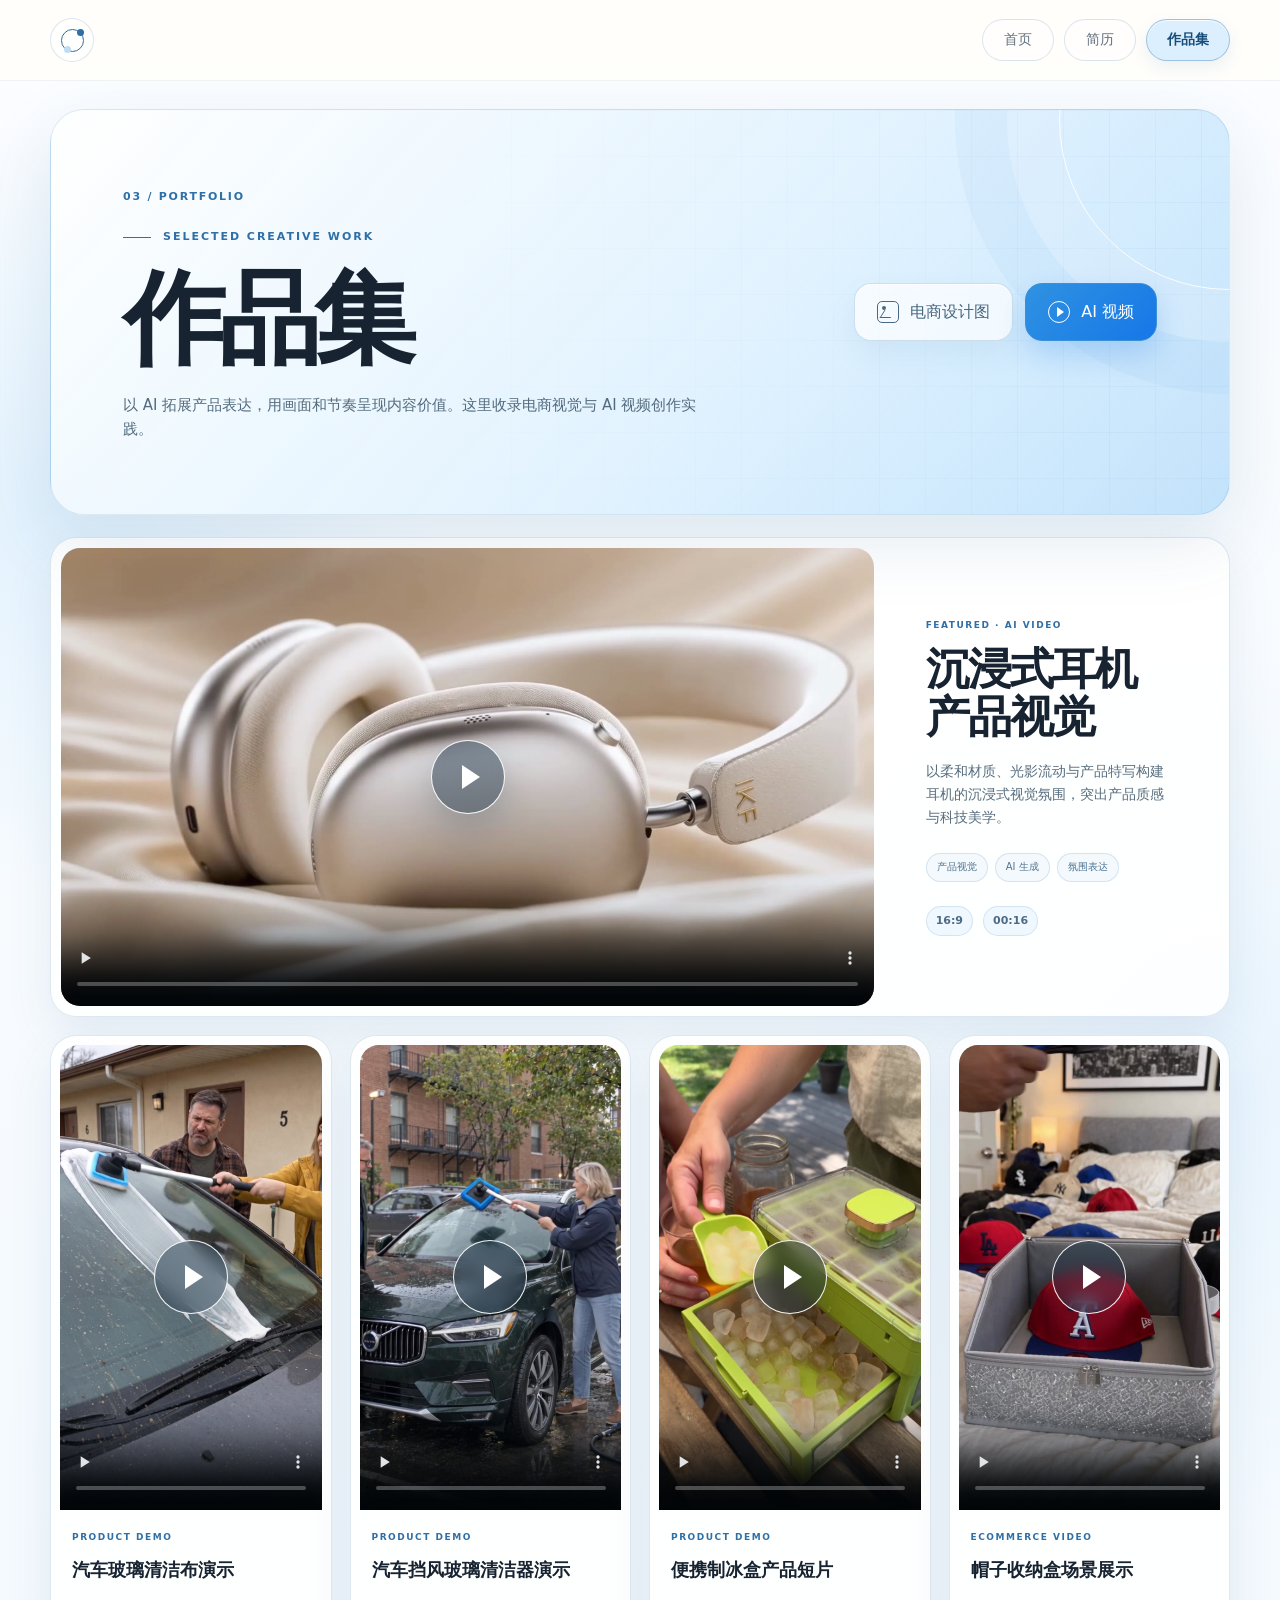
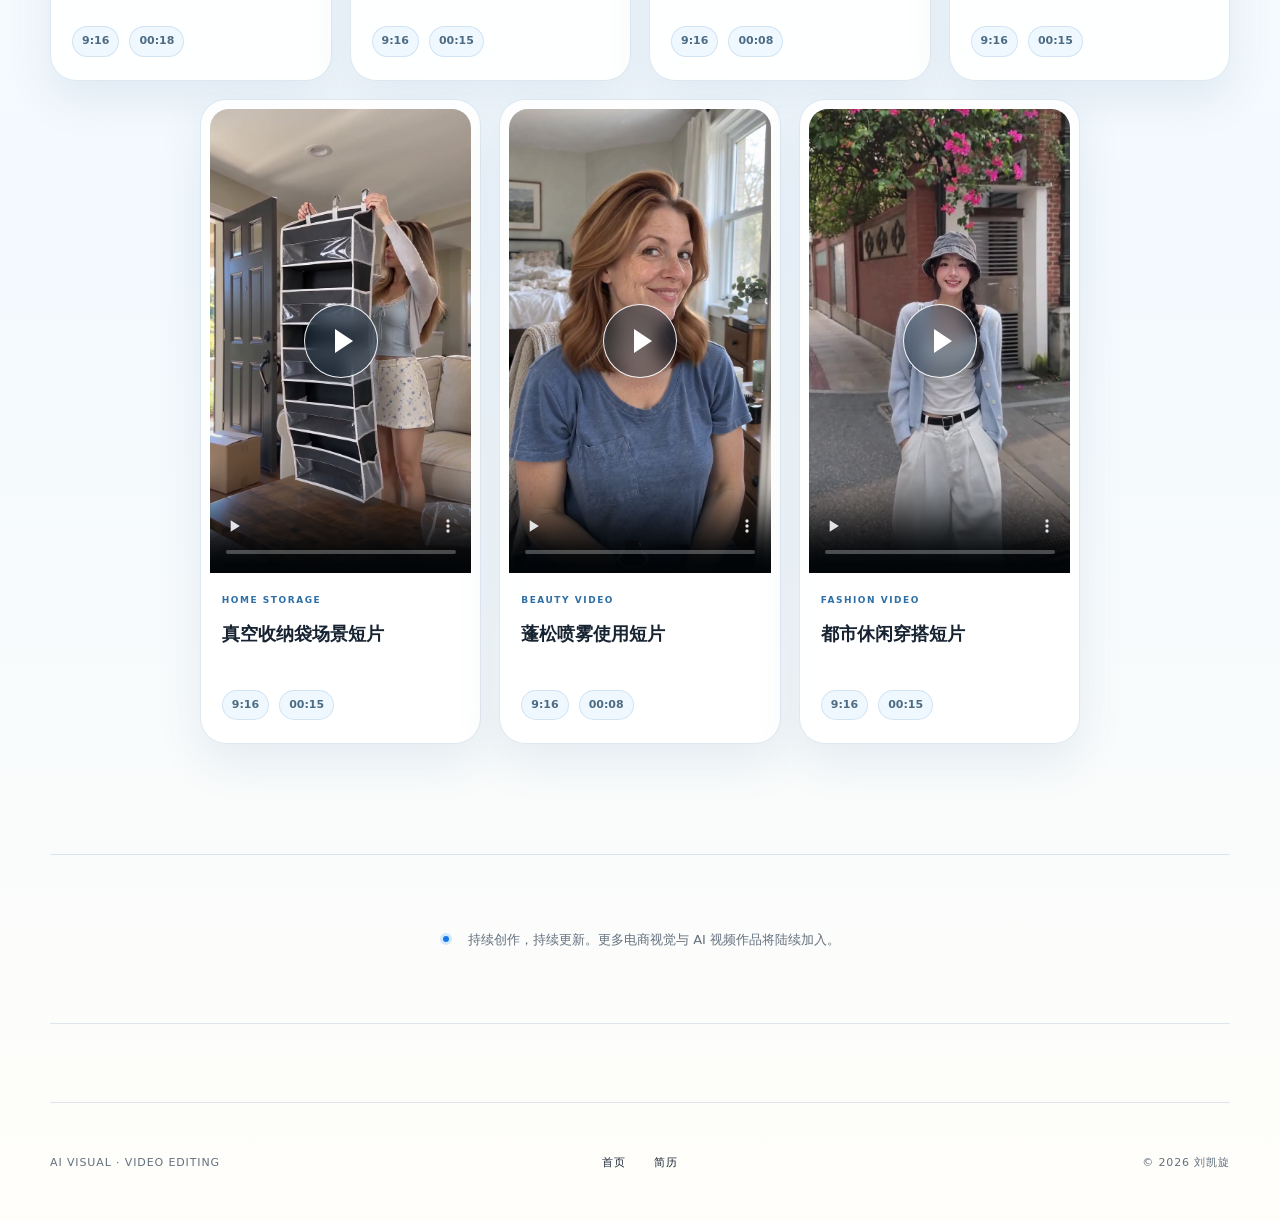
==== commit 7b4bcc25: "fix: refresh portfolio assets after deploy" ====
--- a/portfolio.html
+++ b/portfolio.html
@@ -5,7 +5,7 @@
   <meta name="viewport" content="width=device-width, initial-scale=1">
   <meta name="description" content="刘凯旋的电商设计图与 AI 视频作品集。">
   <title>作品集｜刘凯旋 · AI 美工 / 视频剪辑师</title>
-  <link rel="stylesheet" href="styles.css">
+  <link rel="stylesheet" href="styles.css?v=2026100902">
 </head>
 <body class="portfolio-page">
   <a class="skip-link" href="#main-content">跳到主要内容</a>
@@ -250,6 +250,6 @@
     </nav>
     <p>© 2026 刘凯旋</p>
   </footer>
-  <script src="script.js"></script>
+  <script src="script.js?v=2026100902"></script>
 </body>
 </html>
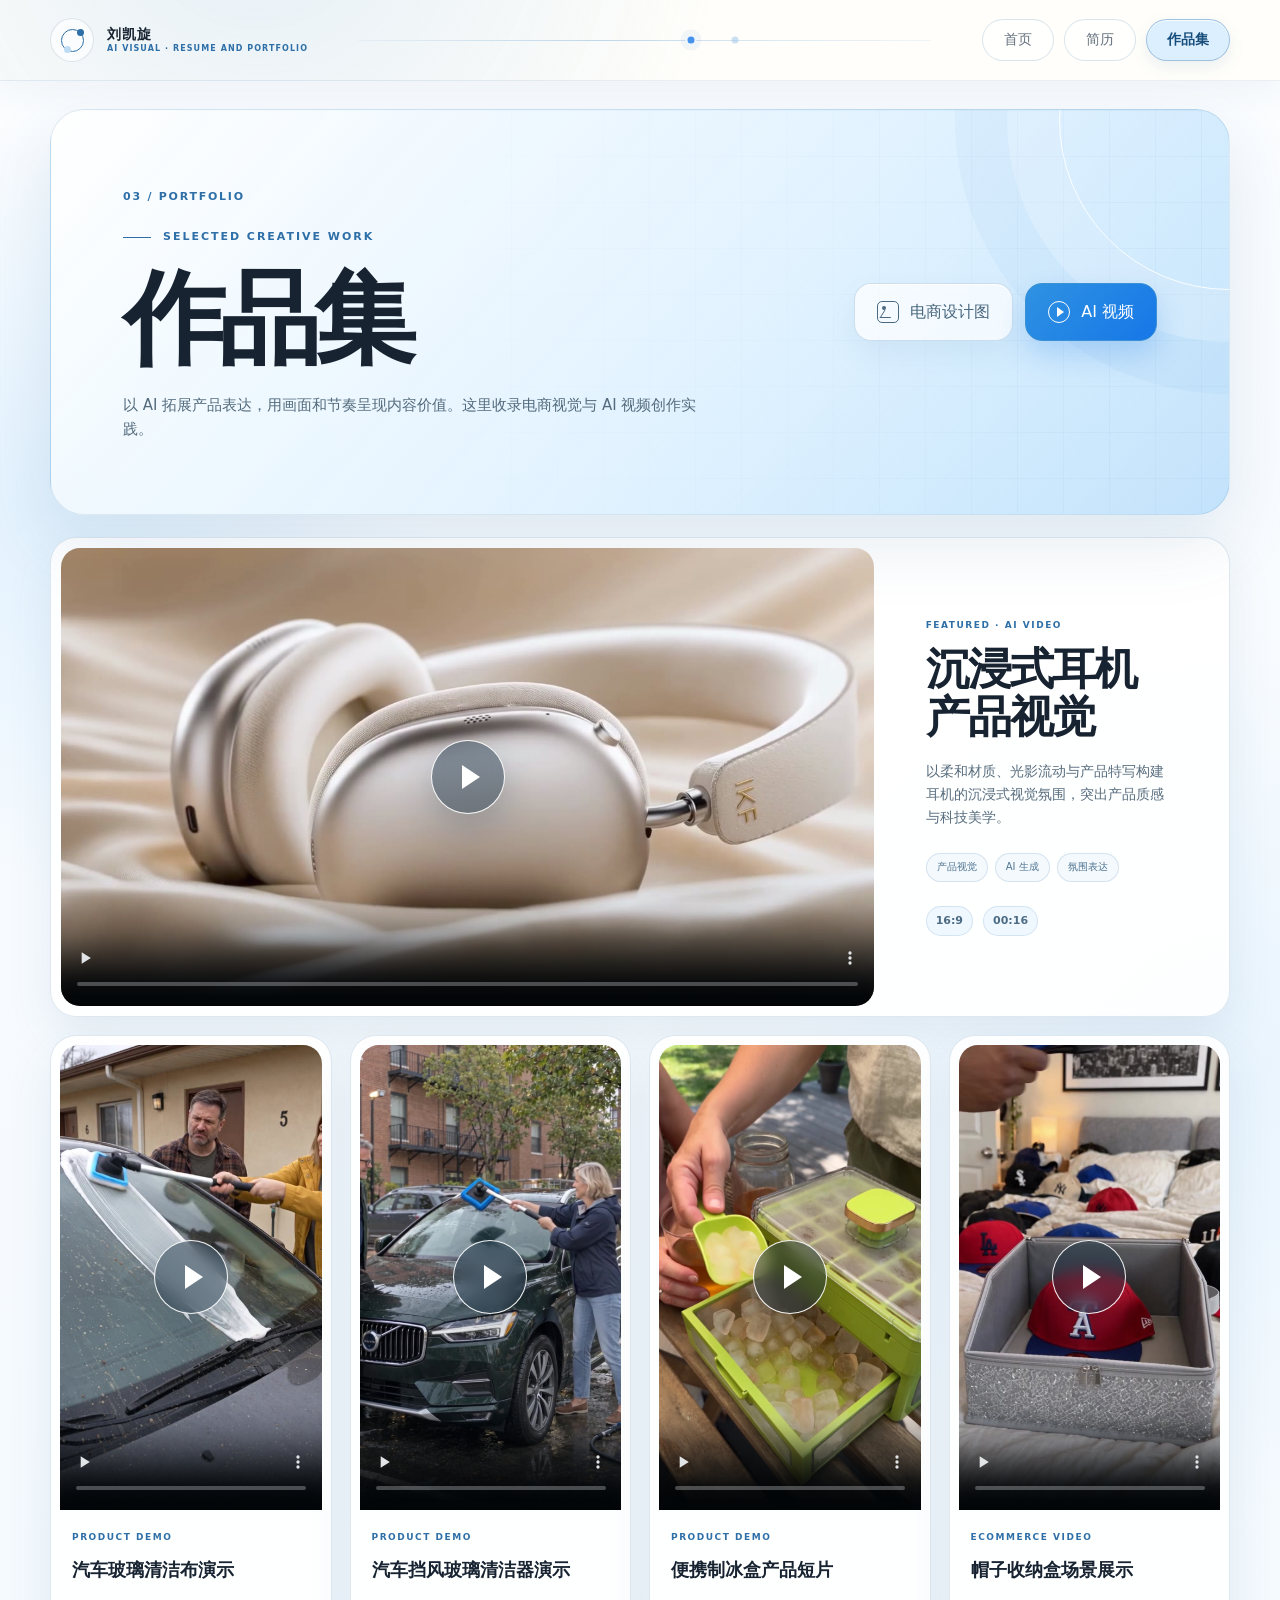
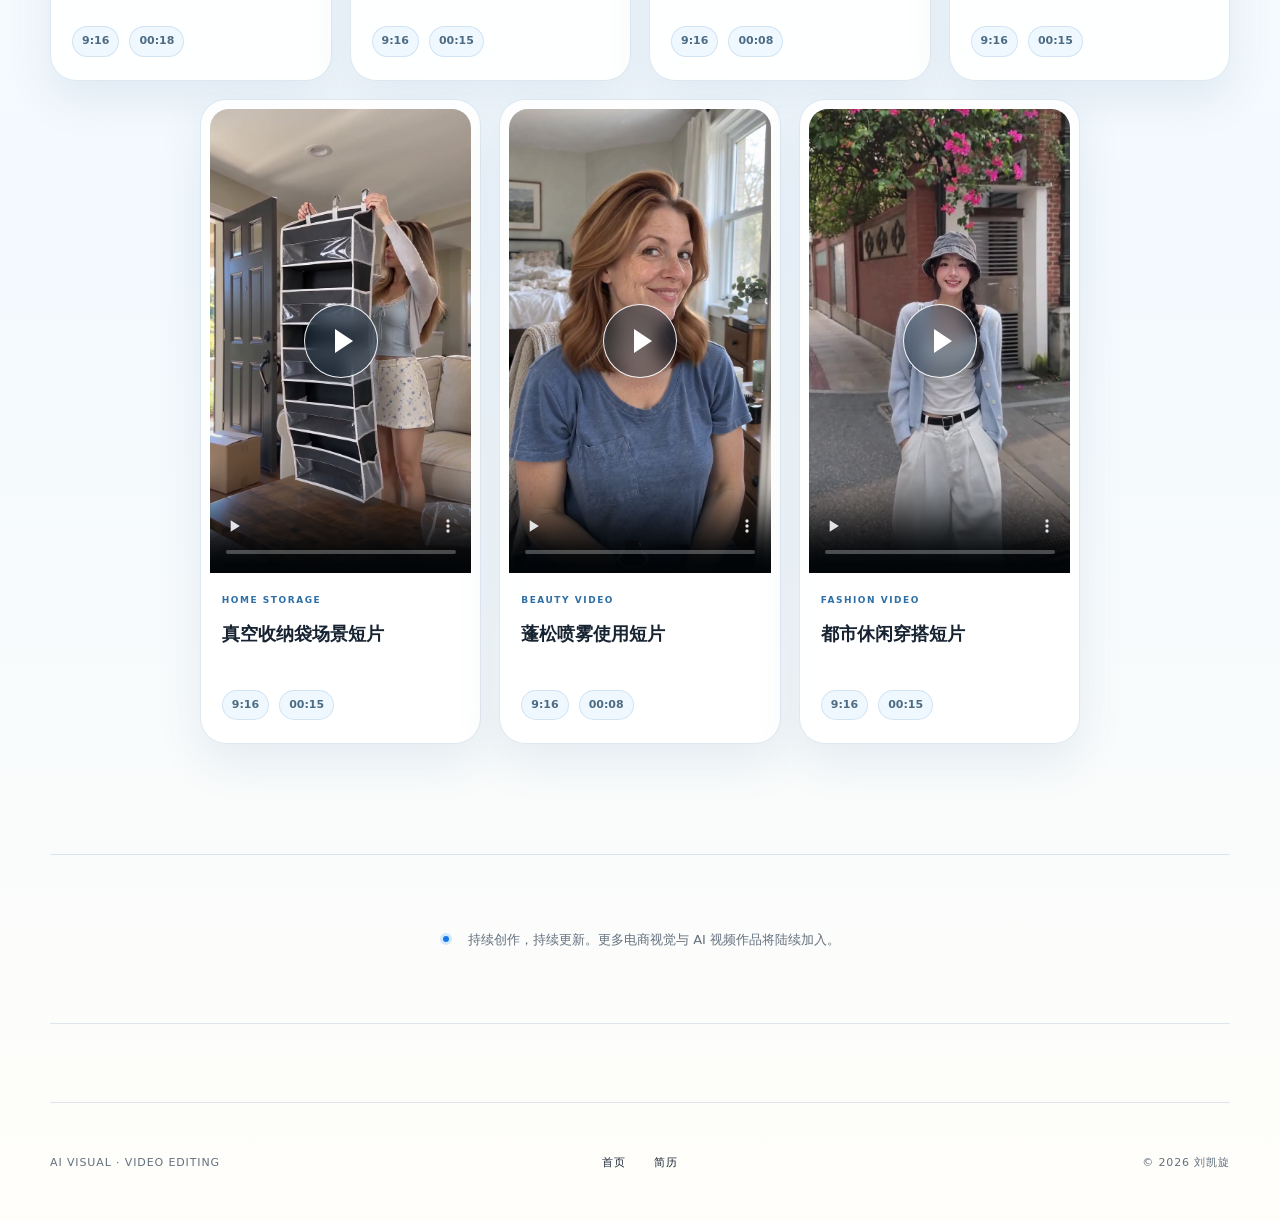
==== commit 714a3f87: "feat: enrich shared site navigation" ====
--- a/portfolio.html
+++ b/portfolio.html
@@ -5,16 +5,20 @@
   <meta name="viewport" content="width=device-width, initial-scale=1">
   <meta name="description" content="刘凯旋的电商设计图与 AI 视频作品集。">
   <title>作品集｜刘凯旋 · AI 美工 / 视频剪辑师</title>
-  <link rel="stylesheet" href="styles.css?v=2026100902">
+  <link rel="stylesheet" href="styles.css?v=2026100903">
 </head>
 <body class="portfolio-page">
   <a class="skip-link" href="#main-content">跳到主要内容</a>
 
   <header class="site-header">
     <nav class="site-nav" aria-label="主导航">
-      <a class="brand-mark" href="index.html" aria-label="返回首页">
-        <span class="brand-orbit" aria-hidden="true"></span>
-      </a>
+      <div class="brand-identity">
+        <a class="brand-mark" href="index.html" aria-label="返回首页">
+          <span class="brand-orbit" aria-hidden="true"></span>
+        </a>
+        <div class="brand-copy"><strong>刘凯旋</strong><span>AI VISUAL · RESUME AND PORTFOLIO</span></div>
+      </div>
+      <span class="nav-ornament" aria-hidden="true"></span>
       <button class="menu-toggle" type="button" aria-expanded="false" aria-controls="primary-navigation">
         <span>菜单</span>
         <i aria-hidden="true"></i>
--- a/styles.css
+++ b/styles.css
@@ -36,11 +36,18 @@
 .skip-link:focus { transform: translateY(0); }
 :focus-visible { outline: 3px solid rgba(79, 144, 205, 0.42); outline-offset: 4px; }
 
-.site-header { position: sticky; top: 0; z-index: 50; background: rgba(255, 254, 250, 0.82); border-bottom: 1px solid rgba(100, 142, 175, 0.1); backdrop-filter: blur(18px); }
+.site-header { position: sticky; top: 0; z-index: 50; background: radial-gradient(circle at 20% -120%, rgba(127,180,231,.2), transparent 46%), rgba(255, 254, 250, 0.88); border-bottom: 1px solid rgba(100, 142, 175, 0.13); box-shadow: 0 10px 30px rgba(49, 97, 136, .055); backdrop-filter: blur(18px); }
 .site-nav { width: var(--page); height: 80px; margin: auto; display: flex; align-items: center; justify-content: space-between; }
+.brand-identity { display: flex; flex: 0 0 auto; align-items: center; gap: 13px; }
 .brand-mark { width: 44px; height: 44px; display: grid; place-items: center; border: 1px solid var(--color-line); border-radius: 50%; background: rgba(255,255,255,.7); }
 .brand-orbit { position: relative; width: 23px; height: 23px; border: 1px solid var(--color-blue-strong); border-radius: 50%; }
 .brand-orbit::after { content: ""; position: absolute; width: 7px; height: 7px; top: -1px; right: -1px; border-radius: 50%; background: var(--color-blue-strong); box-shadow: -13px 17px 0 #bfdcf5; }
+.brand-copy { display: grid; gap: 1px; line-height: 1.2; white-space: nowrap; }
+.brand-copy strong { font-size: 14px; font-weight: 720; letter-spacing: .08em; }
+.brand-copy span { color: var(--color-blue-strong); font-size: 8px; font-weight: 720; letter-spacing: .135em; }
+.nav-ornament { position: relative; flex: 1 1 auto; height: 20px; margin: 0 clamp(24px, 4vw, 62px); opacity: .8; }
+.nav-ornament::before { content: ""; position: absolute; left: 0; right: 0; top: 50%; height: 1px; background: linear-gradient(90deg, rgba(79,144,205,.08), rgba(79,144,205,.42) 42%, rgba(79,144,205,.1)); }
+.nav-ornament::after { content: ""; position: absolute; width: 7px; height: 7px; top: 50%; left: 58%; border: 2px solid rgba(255,255,255,.9); border-radius: 50%; background: var(--color-blue-vivid); box-shadow: 0 0 0 5px rgba(79,144,205,.09), 44px 0 0 -2px rgba(127,180,231,.5); transform: translate(-50%, -50%); }
 .nav-links { display: flex; align-items: center; gap: 10px; margin: 0; padding: 0; list-style: none; }
 .nav-pill { display: inline-flex; min-width: 72px; min-height: 38px; align-items: center; justify-content: center; padding: 8px 20px; border: 1px solid rgba(46,111,167,.18); border-radius: 999px; color: var(--color-muted); background: rgba(255,255,255,.52); font-size: 14px; transition: color .22s, background .22s, border-color .22s, box-shadow .22s, transform .22s; }
 .nav-pill:hover { color: var(--color-blue-strong); border-color: rgba(46,111,167,.34); background: var(--color-blue-pale); transform: translateY(-1px); }
@@ -303,6 +310,7 @@
   :root { --page: min(100% - 32px, 620px); }
   .site-nav { height: 68px; }
   .brand-mark { width: 40px; height: 40px; }
+  .brand-copy, .nav-ornament { display: none; }
   .nav-links { flex-wrap: wrap; justify-content: flex-end; gap: 14px; }
   .js .menu-toggle { display: flex; align-items: center; gap: 10px; padding: 10px 0 10px 14px; cursor: pointer; }
   .menu-toggle i, .menu-toggle i::after { display: block; width: 18px; height: 1px; background: var(--color-ink); transition: transform .25s; }
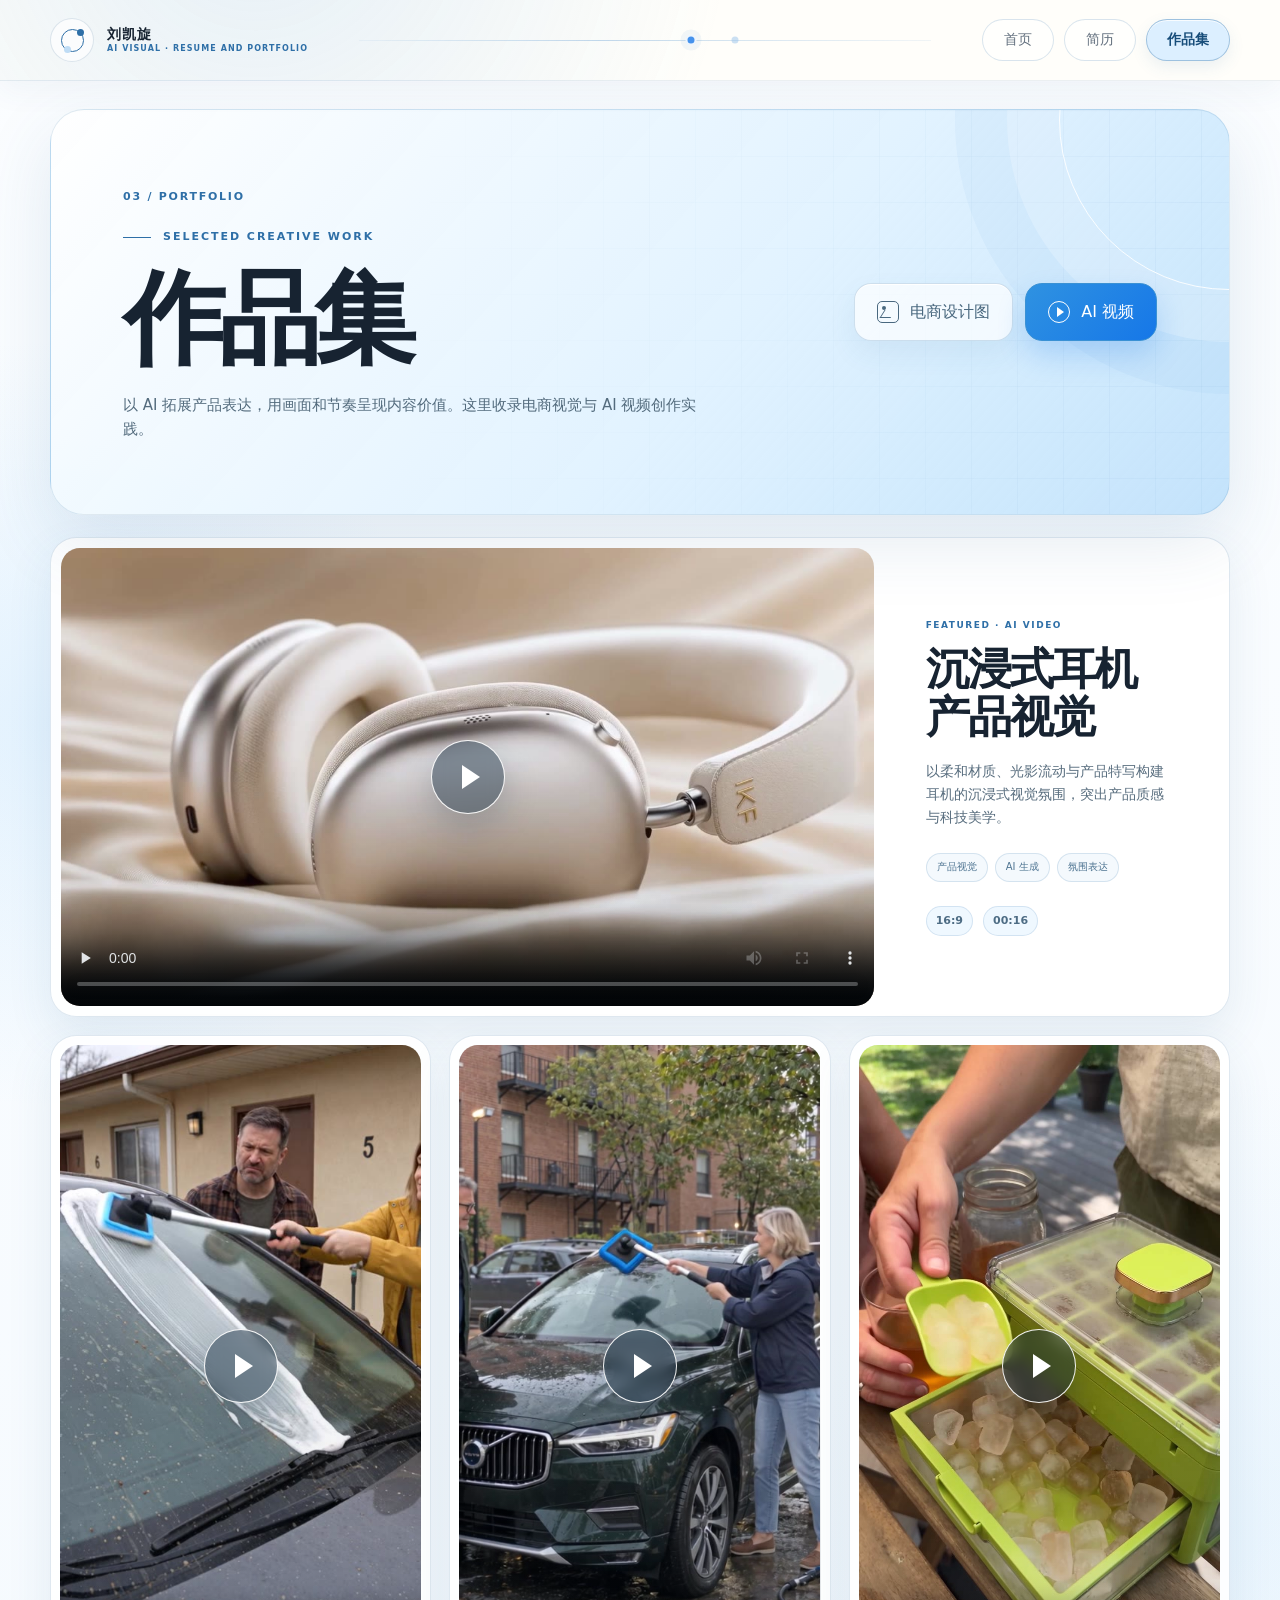
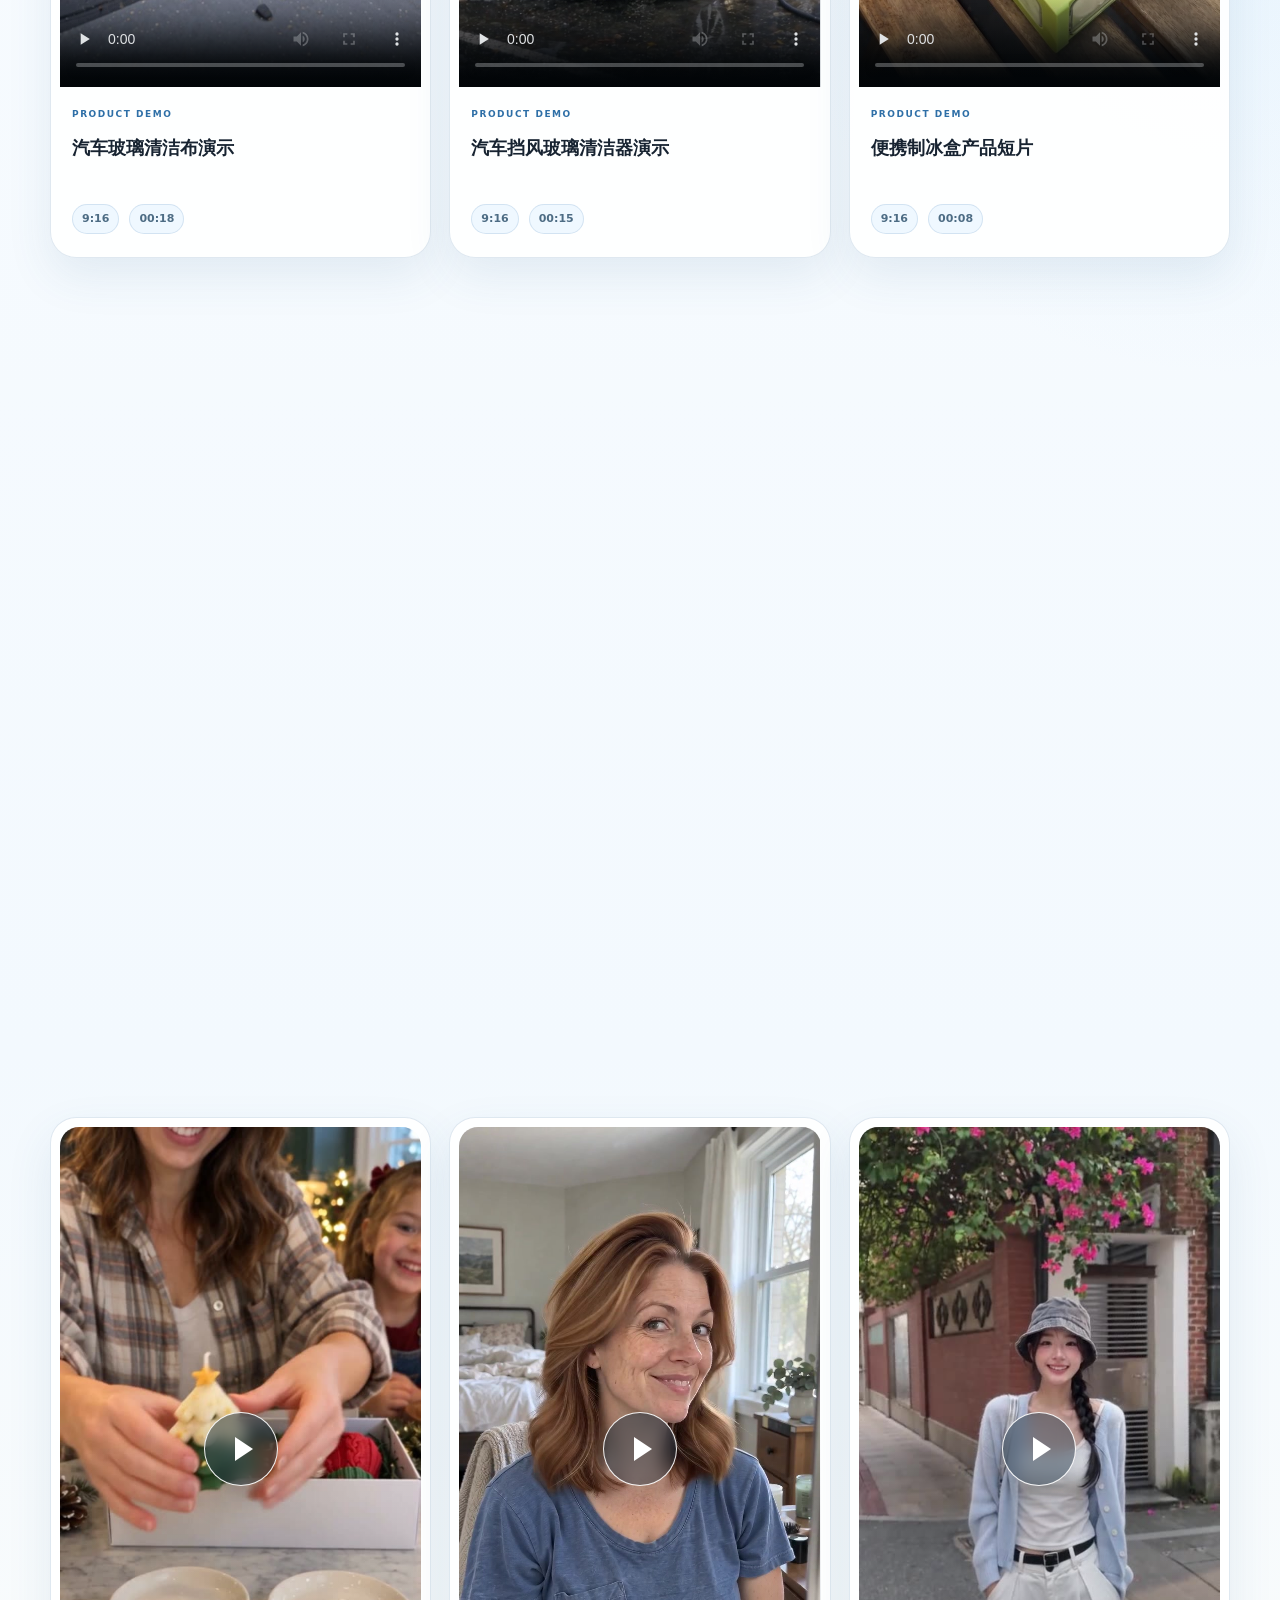
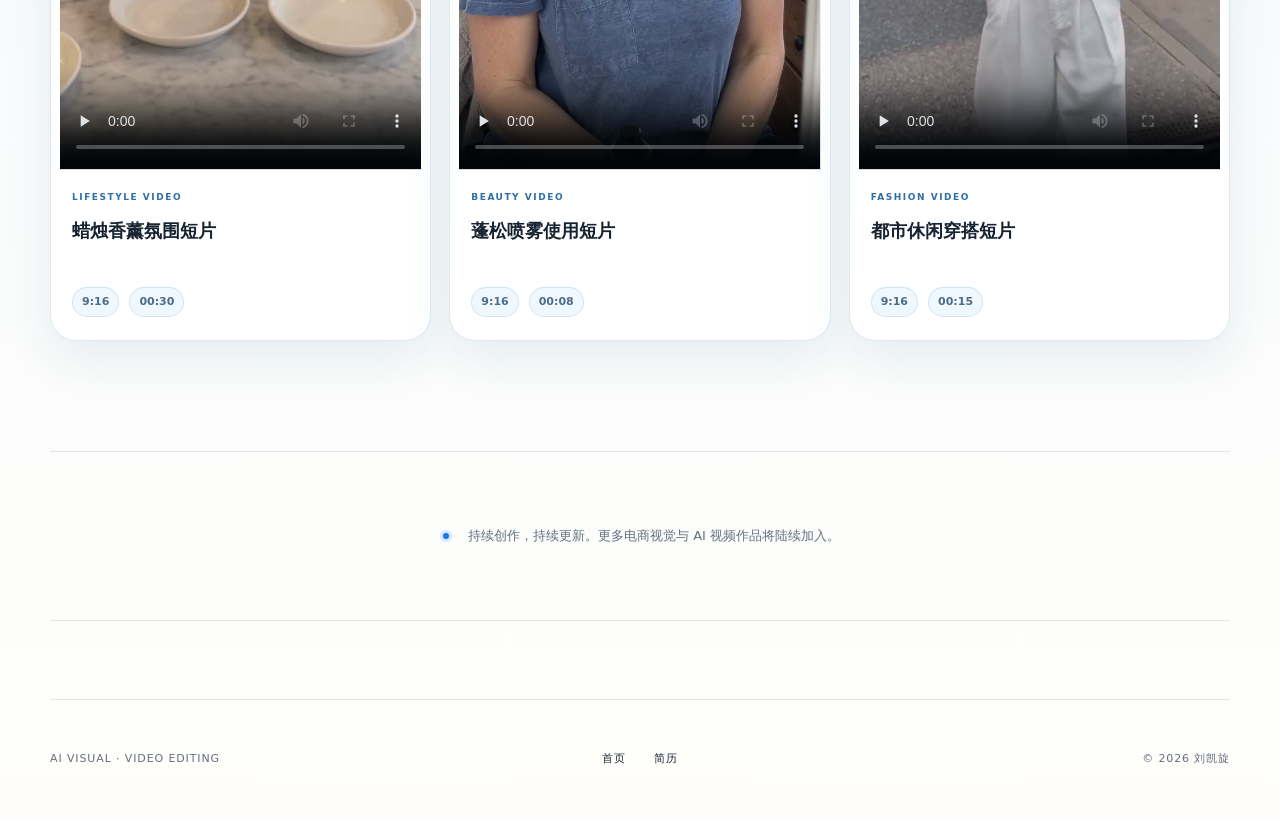
==== commit 771212a3: "feat: add toy and candle AI videos" ====
--- a/portfolio.html
+++ b/portfolio.html
@@ -5,7 +5,7 @@
   <meta name="viewport" content="width=device-width, initial-scale=1">
   <meta name="description" content="刘凯旋的电商设计图与 AI 视频作品集。">
   <title>作品集｜刘凯旋 · AI 美工 / 视频剪辑师</title>
-  <link rel="stylesheet" href="styles.css?v=2026100903">
+  <link rel="stylesheet" href="styles.css?v=2026101501">
 </head>
 <body class="portfolio-page">
   <a class="skip-link" href="#main-content">跳到主要内容</a>
@@ -172,6 +172,21 @@
 
           <article class="portfolio-card portfolio-portrait-card reveal">
             <div class="portfolio-media portfolio-media-portrait">
+              <video class="portfolio-video" controls preload="none" playsinline poster="assets/portfolio/posters/toy-blocks.jpg" aria-label="播放玩具积木创意短片">
+                <source src="assets/portfolio/videos/toy-blocks.mp4" type="video/mp4">
+                当前浏览器不支持视频播放。
+              </video>
+              <button class="portfolio-play" type="button" aria-label="播放玩具积木创意短片"><span aria-hidden="true"></span></button>
+            </div>
+            <div class="portfolio-card-copy">
+              <p class="portfolio-kicker">PRODUCT VIDEO</p>
+              <h2>玩具积木创意短片</h2>
+              <div class="portfolio-meta"><span>9:16</span><time datetime="PT19S">00:19</time></div>
+            </div>
+          </article>
+
+          <article class="portfolio-card portfolio-portrait-card reveal">
+            <div class="portfolio-media portfolio-media-portrait">
               <video class="portfolio-video" controls preload="none" playsinline poster="assets/portfolio/posters/storage-box.jpg" aria-label="播放帽子收纳盒场景展示">
                 <source src="assets/portfolio/videos/storage-box.mp4" type="video/mp4">
                 当前浏览器不支持视频播放。
@@ -197,6 +212,21 @@
               <p class="portfolio-kicker">HOME STORAGE</p>
               <h2>真空收纳袋场景短片</h2>
               <div class="portfolio-meta"><span>9:16</span><time datetime="PT15S">00:15</time></div>
+            </div>
+          </article>
+
+          <article class="portfolio-card portfolio-portrait-card reveal">
+            <div class="portfolio-media portfolio-media-portrait">
+              <video class="portfolio-video" controls preload="none" playsinline poster="assets/portfolio/posters/scented-candle.jpg" aria-label="播放蜡烛香薰氛围短片">
+                <source src="assets/portfolio/videos/scented-candle.mp4" type="video/mp4">
+                当前浏览器不支持视频播放。
+              </video>
+              <button class="portfolio-play" type="button" aria-label="播放蜡烛香薰氛围短片"><span aria-hidden="true"></span></button>
+            </div>
+            <div class="portfolio-card-copy">
+              <p class="portfolio-kicker">LIFESTYLE VIDEO</p>
+              <h2>蜡烛香薰氛围短片</h2>
+              <div class="portfolio-meta"><span>9:16</span><time datetime="PT30S">00:30</time></div>
             </div>
           </article>
 
--- a/styles.css
+++ b/styles.css
@@ -254,7 +254,7 @@
 .portfolio-meta { display: flex; gap: 10px; margin-top: 24px; color: #4d6c84; font-size: 11px; font-weight: 700; }
 .portfolio-meta span, .portfolio-meta time { padding: 5px 9px; border: 1px solid rgba(46,111,167,.15); border-radius: 999px; background: rgba(237,247,255,.88); }
 .portfolio-portrait-grid { display: flex; flex-wrap: wrap; justify-content: center; gap: 18px; }
-.portfolio-portrait-card { flex: 0 1 calc((100% - 54px) / 4); min-width: 0; padding: 9px; }
+.portfolio-portrait-card { flex: 0 1 calc((100% - 36px) / 3); min-width: 0; padding: 9px; }
 .portfolio-card-copy { padding: 20px 12px 14px; }
 .portfolio-card-copy h2 { min-height: 3em; margin: 0; font-size: 18px; line-height: 1.5; }
 .portfolio-card-copy .portfolio-meta { margin-top: 16px; }
